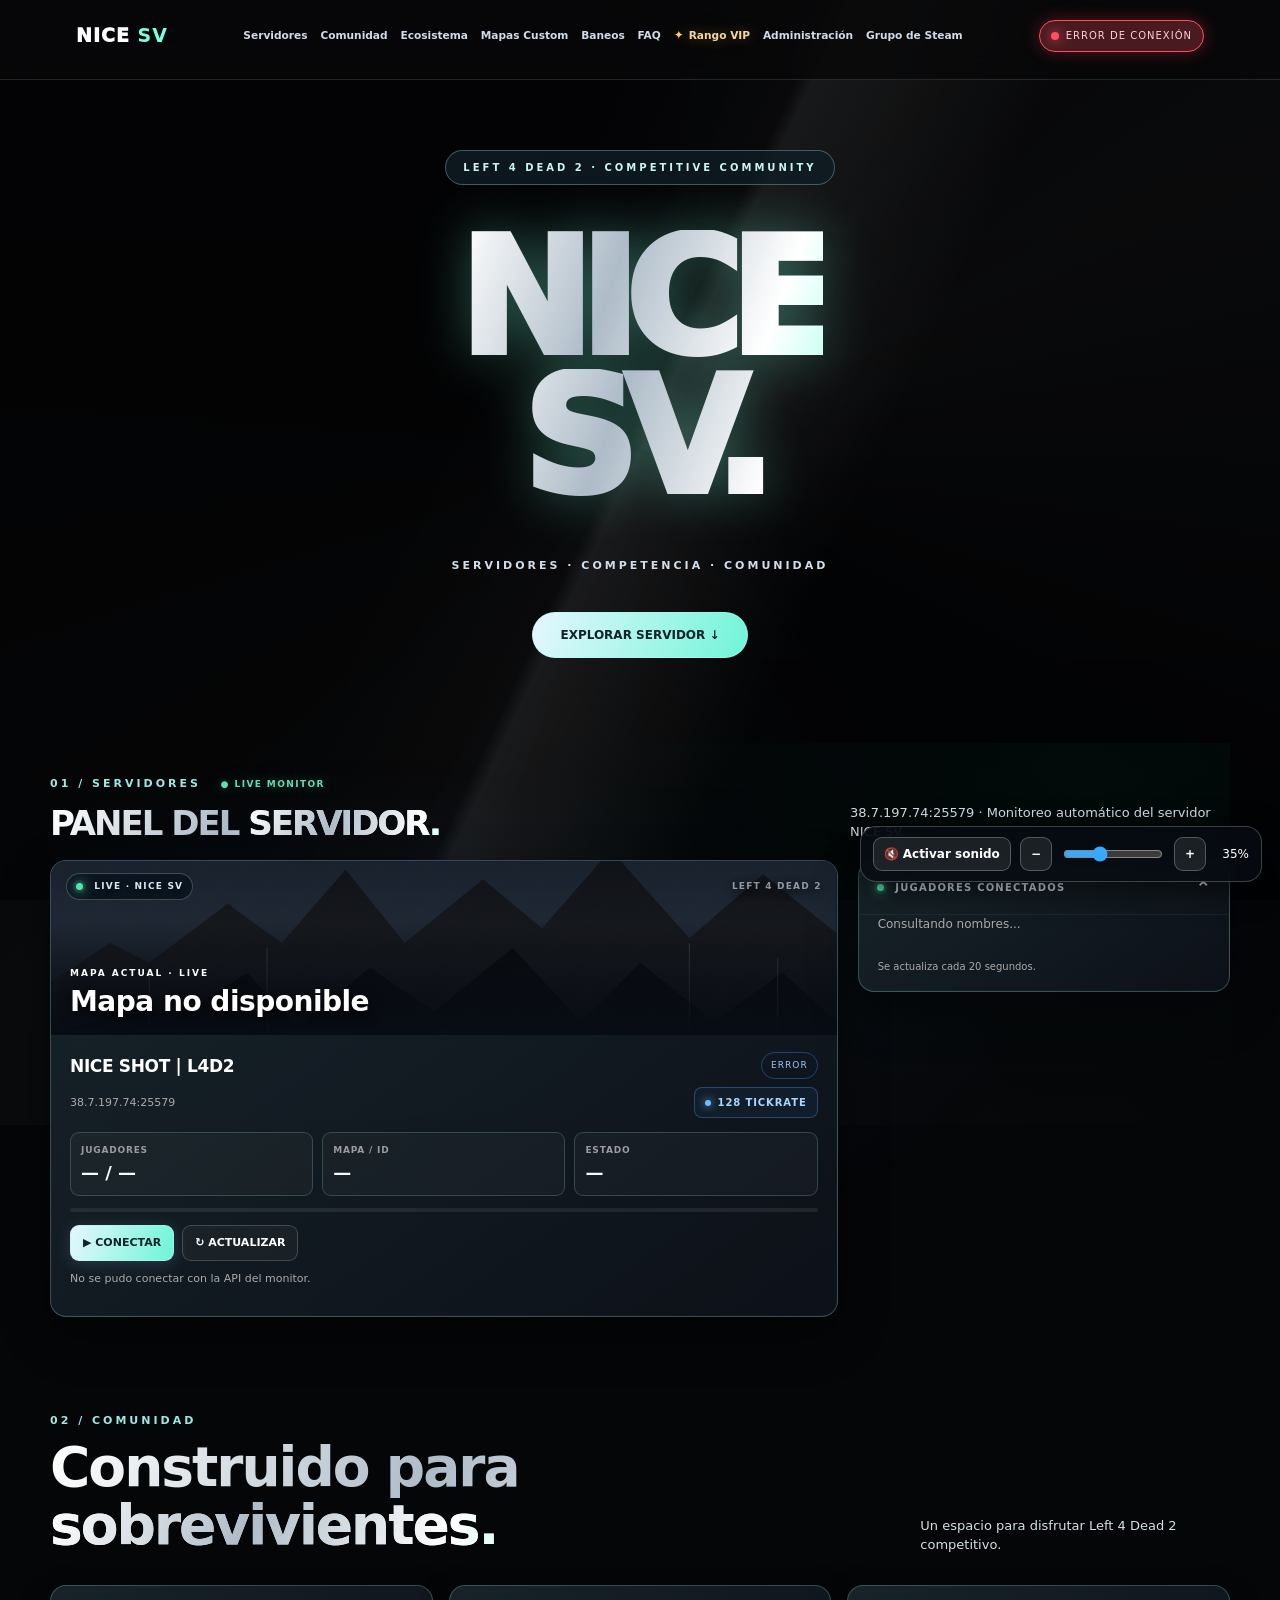
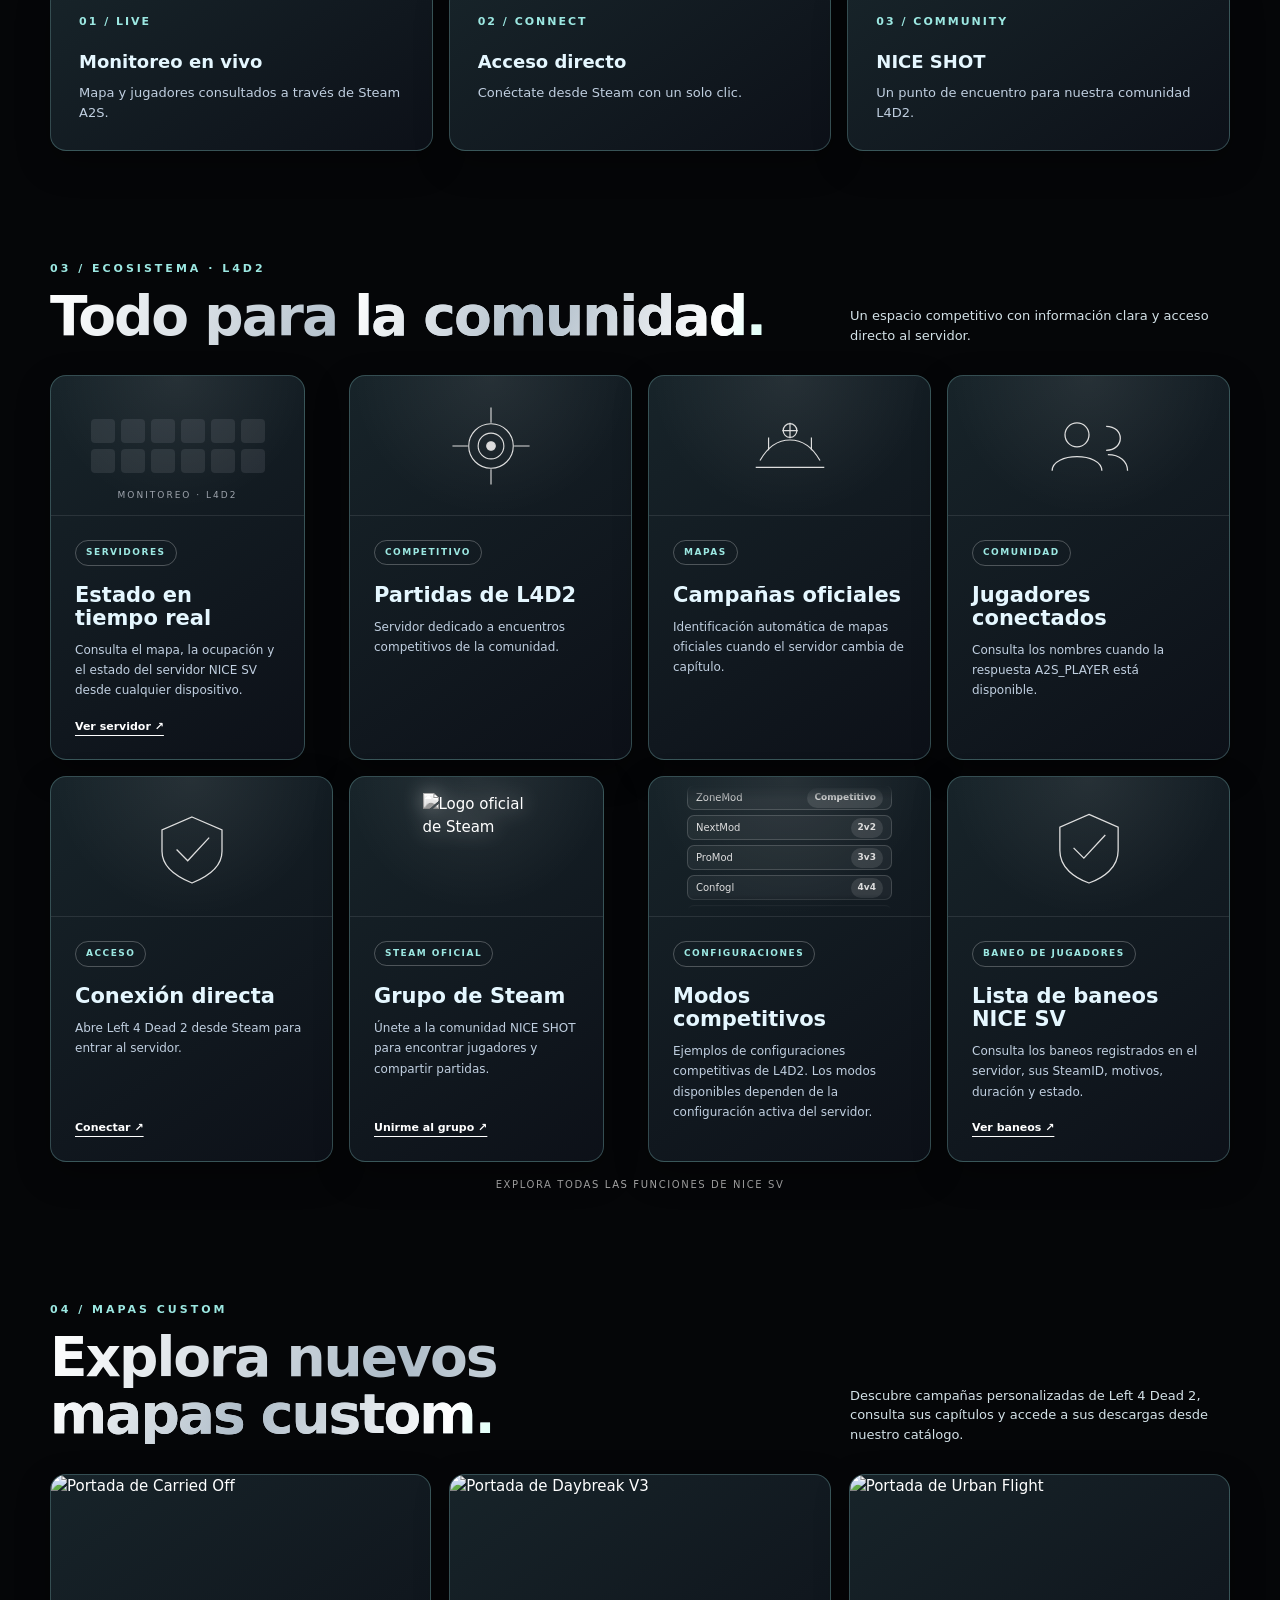
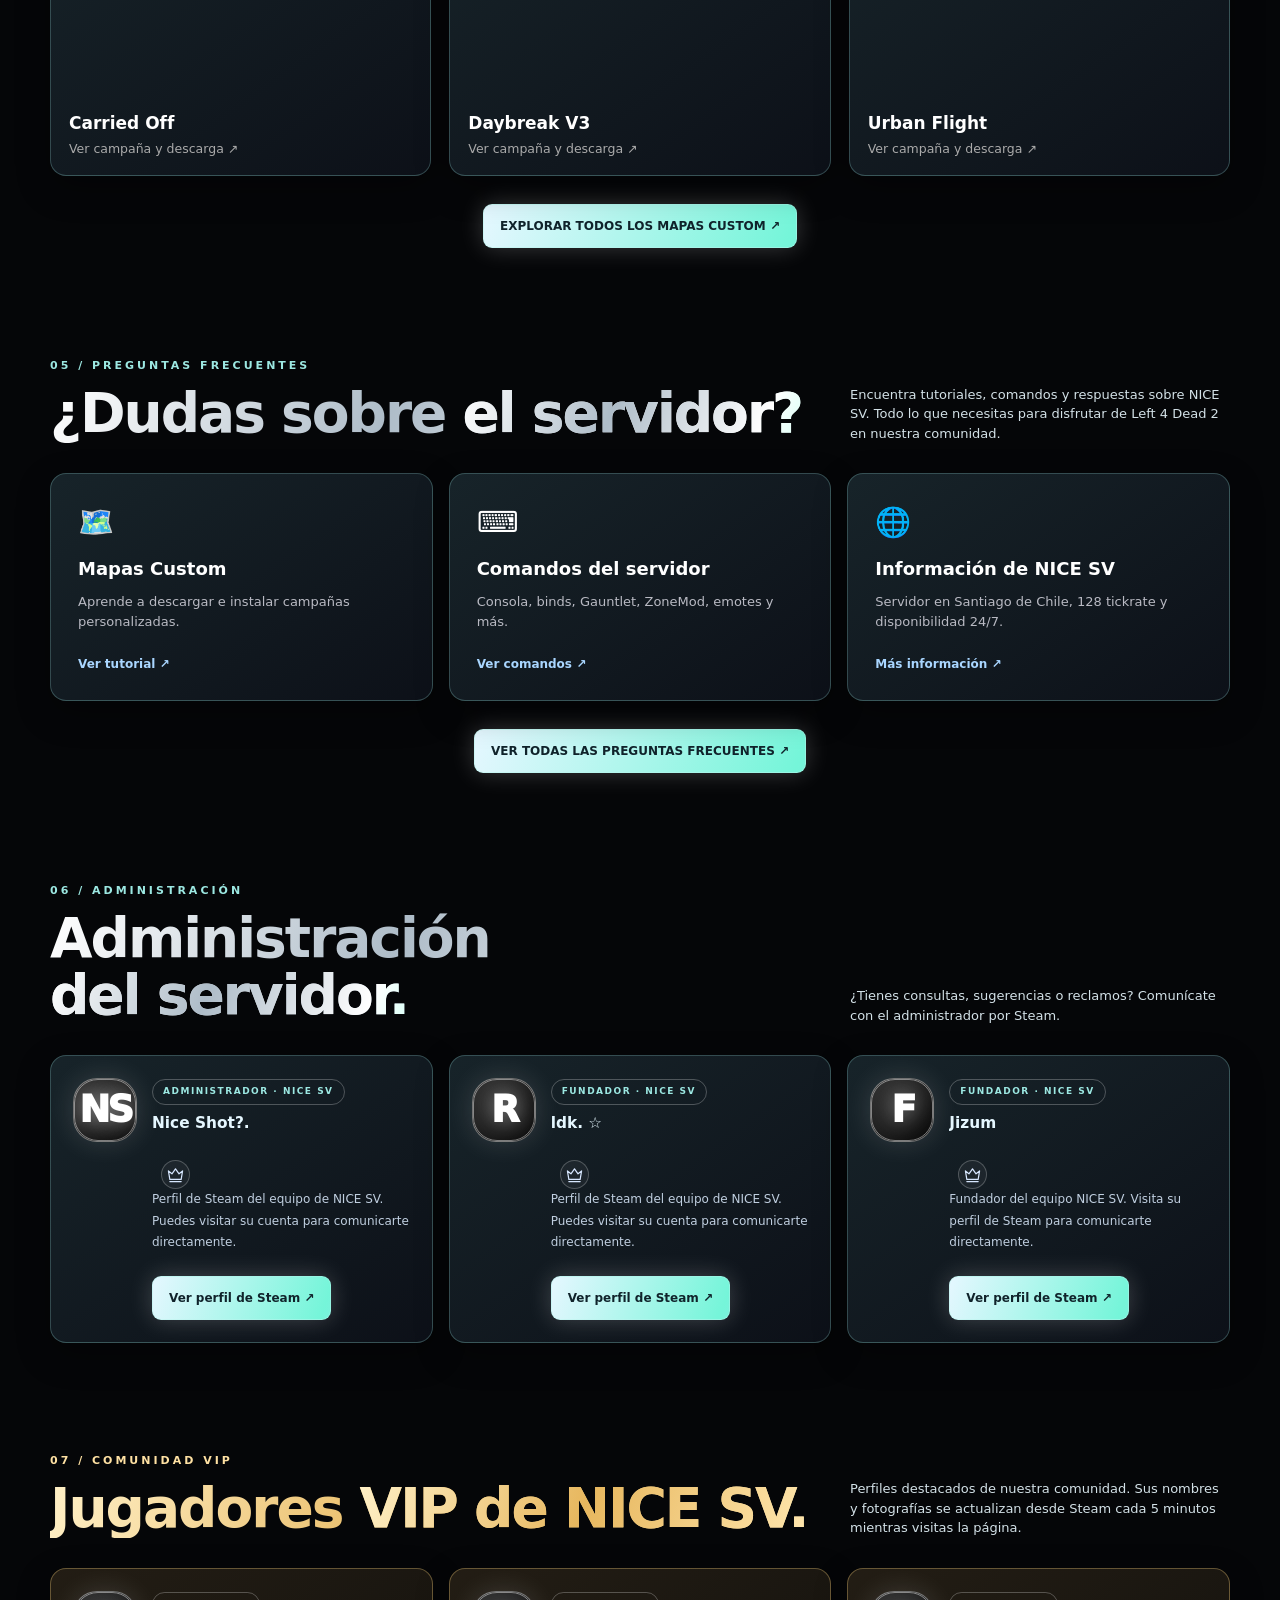
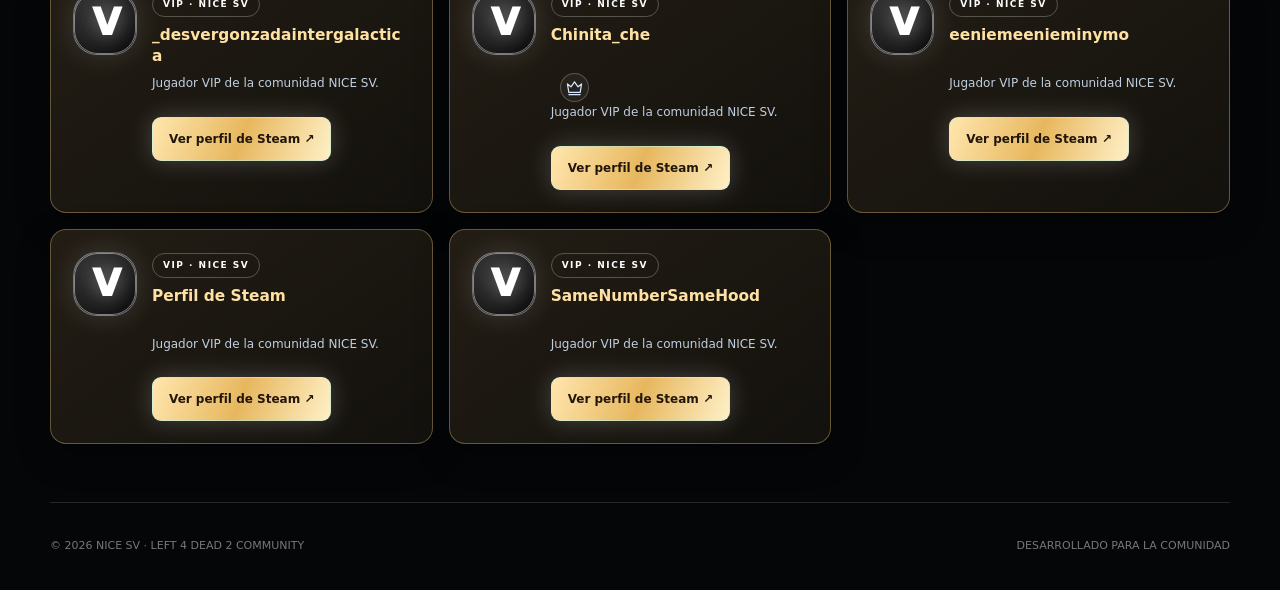
==== static/index.html @ 6e9123e6 "Apply Titanium Prism homepage palette while preserving gold VIP and existing functionality" ====
<!doctype html>
<html lang="es"><head><meta charset="utf-8"><meta name="viewport" content="width=device-width, initial-scale=1"><meta name="theme-color" content="#080809"><title>NICE SV | Leftcompetitive Nice</title>
<style>
:root{color-scheme:dark;--red:#35aaff;--white:#f5f4f5;--muted:#9b9a9f}*{box-sizing:border-box}html{scroll-behavior:smooth}body{margin:0;background:#070708;color:var(--white);font:15px/1.5 Inter,Segoe UI,system-ui,sans-serif;overflow-x:hidden}a{color:inherit;text-decoration:none}button{font:inherit;cursor:pointer}.contours{position:fixed;inset:0;z-index:-3;overflow:hidden;pointer-events:none}.contours svg{width:160%;height:150%;position:absolute;left:-30%;top:-20%;opacity:.55;animation:flow 28s ease-in-out infinite alternate}.contours svg path{fill:none;stroke:#c3c2c5;stroke-width:1.3;opacity:.27}.contours svg path:nth-child(3n){stroke-width:2;opacity:.38}.contours svg:nth-child(2){transform:rotate(180deg);opacity:.27;animation:flow2 33s ease-in-out infinite alternate}.redglow{position:fixed;inset:0;z-index:-2;background:radial-gradient(ellipse at 70% 8%,#145cbb44,transparent 42%),radial-gradient(ellipse at 10% 70%,#082e8a35,transparent 45%);pointer-events:none;animation:glow 9s ease-in-out infinite alternate}.grain{position:fixed;inset:0;z-index:-1;pointer-events:none;background:repeating-linear-gradient(0deg,transparent 0 3px,#fff1 4px);opacity:.09}@keyframes flow{to{transform:translate(7%,-5%) scale(1.06) rotate(5deg)}}@keyframes flow2{to{transform:translate(-5%,6%) scale(1.1) rotate(170deg)}}@keyframes glow{to{opacity:.55;filter:hue-rotate(12deg)}}.shell{max-width:1180px;margin:auto;padding:0 26px}.nav{height:80px;border-bottom:1px solid #ffffff21;background:#08080ac9;backdrop-filter:blur(15px);position:sticky;top:0;z-index:5}.nav-inner{height:100%;display:flex;align-items:center;justify-content:space-between;gap:20px}.logo{font-weight:950;font-size:21px;letter-spacing:1px}.logo b{color:var(--red)}.navlinks{display:flex;gap:30px;font-size:12px;font-weight:700;color:#bbb}.navlinks a:hover{color:#fff}.navstatus{font-size:11px;letter-spacing:1px;border:1px solid #ffffff28;border-radius:30px;padding:9px 14px;background:#fff1}.light{display:inline-block;width:8px;height:8px;background:#e6b45e;border-radius:50%;margin-right:8px;box-shadow:0 0 14px currentColor;animation:blink 1.8s infinite}@keyframes blink{50%{opacity:.3}}.hero{position:relative;isolation:isolate;overflow:hidden;text-align:center;min-height:560px;display:flex;flex-direction:column;align-items:center;justify-content:center;padding:70px 0}.eyebrow{display:inline-block;font-size:10px;letter-spacing:3px;font-weight:800;border:1px solid #ffffff2e;border-radius:30px;padding:9px 17px;color:#c6c3c6;background:#141417b0}.hero h1{font-size:clamp(70px,13vw,160px);font-weight:1000;letter-spacing:-.075em;line-height:.87;margin:32px 0 26px;text-shadow:0 0 45px #fff5,0 0 110px #39aaff44}.hero h1 span{display:block;color:#fff}.hero h1 span:last-child{color:#53bfff;text-shadow:0 0 50px #258bff77}.hero p{color:#b8b5ba;letter-spacing:3px;font-size:11px;font-weight:800}.hero-btn{margin-top:27px;border:1px solid #ffffff50;background:#ffffff1c;padding:13px 27px;border-radius:30px;font-size:12px;font-weight:800;transition:.25s}.hero-btn:hover{background:var(--red);border-color:var(--red);transform:translateY(-3px)}.section{padding:65px 0 90px}.section-tag{color:#65c8ff;font-size:11px;font-weight:900;letter-spacing:3px}.section-head{display:flex;justify-content:space-between;gap:20px;align-items:end;margin:10px 0 30px}.section h2{font-size:clamp(30px,4.5vw,55px);line-height:1.05;letter-spacing:-2px;margin:0}.section h2 span{color:#777}.section-desc{color:#a9a7ab;font-size:13px;max-width:260px}.cards{display:grid;grid-template-columns:1.35fr .85fr;gap:20px}.panel{border:1px solid #ffffff26;background:linear-gradient(145deg,#1a1a1dcf,#0b0b0ddf);border-radius:20px;overflow:hidden;backdrop-filter:blur(9px);box-shadow:0 20px 60px #0006;transition:border-color .25s}.panel:hover{border-color:#ffffff52}.cover{height:260px;position:relative;background:radial-gradient(circle at 70% 20%,#2366ba65,transparent 45%),linear-gradient(135deg,#30222a,#0a0a0c 70%);overflow:hidden}.cover:before{content:"";position:absolute;inset:0;background:repeating-linear-gradient(135deg,transparent 0 30px,#ffffff0a 31px 32px);transform:skewX(-15deg)}.cover:after{content:"";position:absolute;inset:0;background:linear-gradient(0deg,#0a0a0c 0%,transparent 65%)}.map-graphic{position:absolute;inset:0;width:100%;height:100%;opacity:.83;filter:grayscale(.7)}.map-overlay{position:absolute;bottom:22px;left:25px;z-index:2}.map-overlay small{color:#b3e5ff;font-size:10px;font-weight:900;letter-spacing:3px}.map-overlay h3{font-size:clamp(23px,4vw,37px);line-height:1.1;margin:7px 0 0;text-shadow:0 3px 14px #000}.panel-body{padding:27px}.server-header{display:flex;justify-content:space-between;gap:10px;align-items:center}.server-header h3{margin:0;font-size:20px;line-height:1.2}.status{font-size:10px;letter-spacing:1px;border:1px solid #ffffff2c;border-radius:30px;padding:8px 12px;white-space:nowrap;color:#ccc}.status.live{color:#6bf1ad;border-color:#26ba766e;background:#22ba7510}.status.down{color:#93c9ff;border-color:#398cff60}.sub{color:var(--muted);font-size:12px}.meta{margin-top:8px}.stats{display:grid;grid-template-columns:repeat(3,minmax(0,1fr));gap:10px;margin:24px 0}.stat{border:1px solid #ffffff16;background:#ffffff08;border-radius:12px;padding:16px 12px;min-width:0}.stat label{display:block;color:#9b9ba1;font-size:10px;font-weight:800;letter-spacing:1.2px}.stat strong{display:block;font-size:23px;line-height:1.15;margin-top:8px;overflow-wrap:anywhere}.progress{height:5px;border-radius:10px;background:#ffffff1c;overflow:hidden}.progress div{height:100%;width:0;background:linear-gradient(90deg,#167ddf,#b9eaff);transition:width .7s}.buttons{display:flex;flex-wrap:wrap;gap:10px;margin-top:22px}.btn{display:inline-flex;align-items:center;justify-content:center;border-radius:9px;padding:12px 16px;font-weight:850;font-size:12px;border:1px solid #ffffff2b;background:#ffffff0b;color:#fff}.btn.primary{background:#167ddf;border-color:#167ddf;box-shadow:0 0 25px #d9263940}.btn:hover{filter:brightness(1.2)}.side-title{font-size:11px;letter-spacing:2px;font-weight:900;color:#aaa;margin:0 0 25px}.player{display:flex;align-items:center;justify-content:space-between;gap:12px;border-bottom:1px solid #ffffff18;padding:13px 0;font-size:13px;overflow-wrap:anywhere}.player small{color:#999}.empty{color:#aaa;line-height:1.7;font-size:13px}.footer{border-top:1px solid #ffffff21;padding:35px 0;color:#777;font-size:11px;display:flex;justify-content:space-between;gap:12px}.refresh-note{margin-top:25px}.feature-grid{display:grid;grid-template-columns:repeat(3,1fr);gap:16px}.feature{padding:28px;border:1px solid #ffffff22;border-radius:16px;background:#101013c7;min-height:165px}.feature .num{font-size:11px;color:#35aaff;letter-spacing:2px;font-weight:900}.feature h3{margin:18px 0 8px;font-size:18px}.feature p{margin:0;color:#999;font-size:13px}@media(max-width:800px){.navlinks{display:none}.hero{min-height:470px}.cards{grid-template-columns:1fr}.section-head{align-items:start;flex-direction:column}.feature-grid{grid-template-columns:1fr}.cover{height:220px}.footer{flex-direction:column}}@media(max-width:440px){.shell{padding:0 16px}.hero h1{font-size:67px}.stat strong{font-size:17px}.panel-body{padding:19px}.server-header{align-items:start;flex-direction:column}}
@media(prefers-reduced-motion:reduce){*,*:before,*:after{animation:none!important;transition:none!important}}

/* NICE SHOT: deep blue animated ambient layers */
.contours svg{opacity:.76;animation-duration:17s;filter:drop-shadow(0 0 5px #4eafff55)}
.contours svg:nth-child(2){opacity:.49;animation-duration:23s}
.contours svg path{stroke:#b6dfff;opacity:.36}
.contours svg path:nth-child(3n){stroke:#eaf7ff;opacity:.52}
.redglow{background:radial-gradient(ellipse at 72% 10%,#0960cb55,transparent 43%),radial-gradient(ellipse at 10% 70%,#0066e63a,transparent 48%);animation:glow 5s ease-in-out infinite alternate}
body:before{content:"";position:fixed;inset:-25%;pointer-events:none;z-index:-2;background:conic-gradient(from 0deg at 50% 50%,transparent 0deg,#238aff1e 65deg,transparent 125deg,#b2eaff0c 205deg,transparent 290deg);animation:orbital 23s linear infinite}
body:after{content:"";position:fixed;inset:0;pointer-events:none;z-index:-1;background:linear-gradient(115deg,transparent 35%,#ffffff09 49%,#2b9fff1c 50%,transparent 65%);background-size:220% 100%;animation:shimmer 9s ease-in-out infinite}
@keyframes orbital{to{transform:rotate(360deg)}}
@keyframes shimmer{0%,100%{background-position:130% 0}50%{background-position:-130% 0}}
.logo b{color:#52baff}.hero h1 span:last-child{color:#65bfff;text-shadow:0 0 58px #1589ff9e}
.hero-btn:hover{background:#147be3;border-color:#65bfff}
.btn.primary{background:#147bdb;border-color:#147bdb;box-shadow:0 0 25px #138cff5c}
.progress div{background:linear-gradient(90deg,#157ce0,#b6e8ff)}
.section-tag,.feature .num{color:#65bfff}
@media(prefers-reduced-motion:reduce){body:before,body:after{animation:none!important}}
.cover .map-overlay{z-index:3}.cover:after{z-index:2;background:linear-gradient(0deg,#07090f 0%,#07090f99 25%,transparent 80%)}.cover img{filter:saturate(.8) contrast(1.1)}

/* Animated typography: entrance, reveal, glow and subtle continuous motion */
@keyframes titleEnter{0%{opacity:0;transform:translateY(75px) skewY(4deg);filter:blur(15px)}100%{opacity:1;transform:translateY(0) skewY(0);filter:blur(0)}}
@keyframes bluePulse{0%,100%{text-shadow:0 0 24px #168fff55,0 0 50px #1589ff45}50%{text-shadow:0 0 32px #6fd0ffcc,0 0 95px #238bff99}}
@keyframes letterSlide{0%{opacity:0;transform:translateX(-24px);filter:blur(7px)}100%{opacity:1;transform:translateX(0);filter:blur(0)}}
@keyframes floatText{0%,100%{transform:translateY(0)}50%{transform:translateY(-5px)}}
@keyframes fadeRise{0%{opacity:0;transform:translateY(26px)}100%{opacity:1;transform:translateY(0)}}
.hero h1 span{display:block;animation:titleEnter 1.2s cubic-bezier(.16,1,.3,1) both}
.hero h1 span:last-child{animation:titleEnter 1.25s .22s cubic-bezier(.16,1,.3,1) both,bluePulse 3.4s 1.5s ease-in-out infinite}
.logo{animation:letterSlide .9s both}
.navlinks a{display:inline-block;animation:letterSlide .8s both;transition:color .2s,transform .25s}
.navlinks a:nth-child(2){animation-delay:.15s}.navlinks a:nth-child(3){animation-delay:.3s}
.navlinks a:hover{transform:translateY(-4px)}
.hero .eyebrow,.hero p,.hero-btn{animation:fadeRise 1s .55s both}
.hero-btn{animation:fadeRise 1s .65s both,floatText 4s 1.8s ease-in-out infinite}
.section h2,.section-tag,.section-desc,.panel,.feature,.footer{animation:fadeRise 1s both}
.section h2 span{display:inline-block;animation:bluePulse 4s ease-in-out infinite}
.panel{animation-delay:.15s}.feature:nth-child(2){animation-delay:.15s}.feature:nth-child(3){animation-delay:.3s}
.stat strong{animation:letterSlide .7s both}
.server-header h3,.map-overlay h3{animation:fadeRise .85s both}
.reveal{opacity:0;transform:translateY(30px);transition:opacity .9s ease,transform .9s cubic-bezier(.2,.8,.2,1)}
.reveal.visible{opacity:1;transform:translateY(0)}
@media(prefers-reduced-motion:reduce){.reveal{opacity:1;transform:none} .hero h1 span,.hero h1 span:last-child,.logo,.navlinks a,.hero .eyebrow,.hero p,.hero-btn,.section h2,.section-tag,.section-desc,.panel,.feature,.footer,.stat strong,.server-header h3,.map-overlay h3{animation:none!important}}

/* Editorial black-and-white ecosystem, adapted to NICE SV blue accents */
:root{--red:#62baff}
body{background:#030405}
.contours svg{opacity:.8;filter:none}
.contours svg path{stroke:#e4e5e7;opacity:.38}
.contours svg path:nth-child(3n){stroke:#fff;opacity:.54}
.contours svg:nth-child(2){opacity:.36}
.redglow{background:radial-gradient(ellipse at 80% 10%,#134a8723,transparent 42%),radial-gradient(ellipse at 5% 85%,#0c315326,transparent 45%)}
.hero h1 span:last-child{color:#f7f8fa;text-shadow:0 0 35px #fff9,0 0 100px #8ecbff55}
.hero h1{letter-spacing:-.085em}
.panel,.feature{background:linear-gradient(145deg,#151517e8,#08090be8);border-color:#ffffff22}
.ecosystem{display:grid;grid-template-columns:repeat(4,minmax(0,1fr));gap:16px}
.eco-card{background:linear-gradient(145deg,#1a1b1ddd,#07080af5);border:1px solid #ffffff25;border-radius:19px;overflow:hidden;min-height:325px;transition:transform .4s,border-color .4s,box-shadow .4s;animation:fadeRise 1s both}
.eco-card:hover{transform:translateY(-8px);border-color:#a5d9ff88;box-shadow:0 20px 55px #000a,0 0 25px #258bff13}
.eco-wide{grid-column:span 2}
.eco-art{height:145px;display:flex;align-items:center;justify-content:center;position:relative;background:radial-gradient(circle at 50% 0%,#ffffff13,transparent 70%);color:#ddd}
.eco-art:after{content:"";position:absolute;bottom:0;left:0;right:0;height:1px;background:#ffffff18}
.eco-art small{position:absolute;bottom:14px;letter-spacing:2px;font-size:9px;color:#9ea4ad}
.eco-content{padding:24px}
.eco-tag{display:inline-block;border:1px solid #ffffff2a;border-radius:30px;padding:5px 10px;font-size:9px;letter-spacing:1.5px;font-weight:800;color:#a8cce9}
.eco-content h3{font-size:21px;line-height:1.1;margin:18px 0 10px}
.eco-content p{color:#a2a2a8;font-size:12px;line-height:1.7;margin:0}
.eco-content a{display:inline-block;margin-top:18px;font-size:11px;font-weight:800;color:#d9eaff}
.node-grid{display:grid;grid-template-columns:repeat(6,24px);gap:6px}
.node-grid i{display:block;width:24px;height:24px;background:#e5e8ed18;border-radius:4px;animation:nodePulse 3s ease-in-out infinite}
.node-grid i:nth-child(3n){animation-delay:.7s}.node-grid i:nth-child(4n){animation-delay:1.4s}
@keyframes nodePulse{50%{background:#c3e8ff9c;box-shadow:0 0 20px #a6d8ff40}}
@media(max-width:900px){.ecosystem{grid-template-columns:repeat(2,minmax(0,1fr))}.eco-wide{grid-column:span 2}}
@media(max-width:520px){.ecosystem{grid-template-columns:1fr}.eco-wide{grid-column:span 1}.eco-card{min-height:285px}}
@media(prefers-reduced-motion:reduce){.node-grid i,.eco-card{animation:none!important}}

/* Strict monochrome identity — black, white and grayscale only */
:root{--red:#fff;--white:#fff;--muted:#aaa}
body{background:#030303;color:#fff}
.redglow{background:radial-gradient(ellipse at 80% 10%,#ffffff12,transparent 45%),radial-gradient(ellipse at 5% 85%,#ffffff0b,transparent 50%)}
body:before{background:conic-gradient(from 0deg at 50% 50%,transparent 0deg,#ffffff0c 65deg,transparent 125deg,#ffffff08 205deg,transparent 290deg)}
body:after{background:linear-gradient(115deg,transparent 35%,#ffffff05 49%,#ffffff14 50%,transparent 65%)}
.contours svg{filter:drop-shadow(0 0 4px #ffffff30)}
.contours svg path{stroke:#e7e7e7}
.contours svg path:nth-child(3n){stroke:#fff}
.logo b,.section-tag,.feature .num,.eco-tag{color:#fff}
.hero h1 span:last-child{color:#fff;text-shadow:0 0 30px #ffffff88,0 0 90px #ffffff55}
@keyframes bluePulse{0%,100%{text-shadow:0 0 18px #ffffff55,0 0 50px #ffffff2b}50%{text-shadow:0 0 38px #ffffffcc,0 0 90px #ffffff66}}
.hero-btn:hover{background:#fff;color:#080808;border-color:#fff}
.btn.primary{background:#f5f5f5;color:#080808;border-color:#fff;box-shadow:0 0 25px #ffffff35}
.progress div{background:linear-gradient(90deg,#777,#fff)}
.eco-card:hover{border-color:#ffffff99;box-shadow:0 20px 55px #000a,0 0 25px #ffffff16}
.eco-tag{border-color:#ffffff40}
.eco-content a{color:#fff;text-decoration:underline;text-underline-offset:5px}
.node-grid i:nth-child(3n){animation-delay:.7s}
@keyframes nodePulse{50%{background:#ffffffaa;box-shadow:0 0 20px #ffffff44}}
.map-overlay small{color:#fff}
.cover{background:radial-gradient(circle at 70% 20%,#ffffff25,transparent 45%),linear-gradient(135deg,#333,#080808 70%)}
.cover img{filter:saturate(1.2) contrast(1.08) brightness(.9)}
.section h2 span{color:#ccc}
.status.live{color:#fff;border-color:#ffffff80;background:#ffffff12}
.light{background:#fff!important}
.steam-card{grid-column:span 2}
@media(max-width:900px){.steam-card{grid-column:span 2}}
@media(max-width:520px){.steam-card{grid-column:span 1}}

/* Motion system for ecosystem illustrations; map images keep their original colors */
@keyframes ecoHover{0%,100%{transform:translateY(0) rotate(-2deg)}50%{transform:translateY(-12px) rotate(2deg)}}
@keyframes ecoOrbit{to{transform:rotate(360deg)}}
@keyframes ecoBreathe{0%,100%{filter:drop-shadow(0 0 3px #fff3);opacity:.75}50%{filter:drop-shadow(0 0 18px #fffa);opacity:1}}
@keyframes ecoSweep{0%,100%{transform:translateX(-7px)}50%{transform:translateX(9px)}}
.eco-art>svg{animation:ecoHover 4.5s ease-in-out infinite,ecoBreathe 3s ease-in-out infinite;transform-origin:center}
.eco-card:nth-child(2) .eco-art>svg{animation-duration:5.4s,3.7s}
.eco-card:nth-child(3) .eco-art>svg{animation:ecoSweep 4.2s ease-in-out infinite,ecoBreathe 3.4s ease-in-out infinite}
.eco-card:nth-child(4) .eco-art>svg{animation-delay:-1.3s,-.7s}
.eco-card:nth-child(5) .eco-art>svg{animation-delay:-2s,-1s}
.eco-art .steam-logo{color:#fff;animation:ecoHover 4s ease-in-out infinite,ecoBreathe 2.8s ease-in-out infinite}
.eco-card:hover .eco-art>svg{animation-duration:2.2s,1.8s}
.eco-art{overflow:hidden}
.cover img{filter:saturate(1.25) contrast(1.1) brightness(.95)!important}
@media(prefers-reduced-motion:reduce){.eco-art>svg,.eco-art .steam-logo{animation:none!important}}

/* Operational status indicators and administrator contact */
.navstatus{transition:background .35s,border-color .35s,color .35s,box-shadow .35s}
.navstatus.online{background:#123f29;border-color:#38dd8b;color:#afffd1;box-shadow:0 0 17px #22dd7750}
.navstatus.offline{background:#491b20;border-color:#ff4f5f;color:#ffd1d5;box-shadow:0 0 17px #ff334455}
.navstatus.checking{background:#242424;border-color:#888;color:#eee}
.navstatus.online .light{background:#37ed92!important;box-shadow:0 0 12px #37ed92}
.navstatus.offline .light{background:#ff4e61!important;box-shadow:0 0 12px #ff4e61}
.navstatus.checking .light{background:#ddd!important}
.steam-logo{width:108px;height:108px;object-fit:contain;filter:grayscale(1) contrast(1.2) drop-shadow(0 0 8px #ffffff55);animation:ecoHover 4s ease-in-out infinite,ecoBreathe 2.8s ease-in-out infinite}
.eco-card:hover .steam-logo{animation-duration:2.2s,1.8s}
.admin-contact{display:flex;align-items:center;gap:32px;padding:35px;max-width:850px}
.admin-avatar{width:118px;height:118px;flex-shrink:0;border:1px solid #ffffff66;border-radius:24px;display:grid;place-items:center;font-size:37px;font-weight:1000;letter-spacing:-3px;background:linear-gradient(135deg,#303030,#090909);text-shadow:0 0 25px #fff9;animation:ecoHover 5s ease-in-out infinite}
.admin-info h3{font-size:27px;margin:15px 0 8px}
.admin-info p{font-size:13px;color:#aaa;line-height:1.8;max-width:550px;margin:0 0 22px}
@media(max-width:560px){.admin-contact{padding:24px;flex-direction:column;align-items:flex-start}.admin-avatar{width:85px;height:85px;font-size:28px}}
@media(prefers-reduced-motion:reduce){.steam-logo,.admin-avatar{animation:none!important}}

/* Stable editorial card grid: no overlap or horizontal sliding */
.ecosystem{display:grid;grid-template-columns:repeat(4,minmax(0,1fr));gap:16px;align-items:stretch;overflow:visible}
.eco-card{min-width:0;width:100%;grid-column:span 1;min-height:310px;display:flex;flex-direction:column;transform:none}
.eco-card.eco-wide,.eco-card.steam-card{grid-column:span 2}
.eco-card .eco-content{flex:1;display:flex;flex-direction:column;align-items:flex-start}
.eco-card .eco-content p{overflow-wrap:anywhere}
.eco-card .eco-content a{margin-top:auto;padding-top:18px}
.eco-card:hover{transform:translateY(-5px)}
.eco-art{flex:0 0 145px}
.config-modes{width:min(205px,85%);display:grid;gap:5px}
.config-modes>div{display:flex;align-items:center;justify-content:space-between;gap:8px;padding:6px 10px;border:1px solid #ffffff29;background:#ffffff0c;border-radius:7px;font-size:10px;animation:ecoBreathe 4s ease-in-out infinite}
.config-modes>div:nth-child(2){animation-delay:.5s}.config-modes>div:nth-child(3){animation-delay:1s}.config-modes>div:nth-child(4){animation-delay:1.5s}
.config-modes b{font-size:9px;font-weight:600;border-radius:20px;background:#ffffff1c;padding:3px 7px}
.section{scroll-margin-top:90px}
@media(max-width:900px){.ecosystem{grid-template-columns:repeat(2,minmax(0,1fr))}.eco-card.eco-wide,.eco-card.steam-card{grid-column:span 2}}
@media(max-width:550px){.ecosystem{grid-template-columns:minmax(0,1fr)}.eco-card,.eco-card.eco-wide,.eco-card.steam-card{grid-column:span 1}.eco-card{min-height:285px}}
@media(prefers-reduced-motion:reduce){.config-modes>div{animation:none!important}}

/* Infinite horizontal carousel inspired by the user's reference, without crowding */
.eco-marquee{position:relative;width:100%;overflow:hidden;mask-image:linear-gradient(to right,transparent,#000 5%,#000 95%,transparent);-webkit-mask-image:linear-gradient(to right,transparent,#000 5%,#000 95%,transparent)}
.ecosystem,.ecosystem.ecosystem{display:flex!important;flex-wrap:nowrap!important;gap:16px!important;align-items:stretch!important;width:max-content!important;max-width:none!important;overflow:visible!important;animation:ecoMarquee 55s linear infinite;will-change:transform}
.ecosystem>.eco-card,.ecosystem>.eco-card.eco-wide,.ecosystem>.eco-card.steam-card{flex:0 0 255px!important;width:255px!important;min-width:255px!important;max-width:255px!important;min-height:350px!important;grid-column:auto!important}
.ecosystem>.eco-card .eco-art{height:140px;flex:0 0 140px}
.eco-marquee:hover .ecosystem,.eco-marquee:focus-within .ecosystem{animation-play-state:paused}
.ecosystem>.eco-card:hover{transform:translateY(-4px)}
.marquee-note{margin-top:15px;text-align:center;color:#aaa;font-size:10px;letter-spacing:1.6px}
@keyframes ecoMarquee{from{transform:translateX(0)}to{transform:translateX(calc(-1 * var(--marquee-distance, 2168px)))}}
@media(max-width:550px){.ecosystem>.eco-card,.ecosystem>.eco-card.eco-wide,.ecosystem>.eco-card.steam-card{flex-basis:230px!important;width:230px!important;min-width:230px!important;max-width:230px!important}.eco-marquee{mask-image:linear-gradient(to right,transparent,#000 3%,#000 97%,transparent)}}
@media(prefers-reduced-motion:reduce){.ecosystem,.ecosystem.ecosystem{animation:none!important;width:auto!important;max-width:100%!important;overflow-x:auto!important}.eco-marquee{overflow-x:auto;mask-image:none;-webkit-mask-image:none}}
.steam-card .steam-logo{filter:grayscale(1) contrast(1.2) drop-shadow(0 0 10px #ffffff80)!important}

/* Vertical, continuously scrolling list of competitive configurations */
.config-card .eco-art{overflow:hidden}
.config-window{width:min(205px,85%);height:124px;overflow:hidden;position:relative;mask-image:linear-gradient(to bottom,transparent,#000 12%,#000 88%,transparent);-webkit-mask-image:linear-gradient(to bottom,transparent,#000 12%,#000 88%,transparent)}
.config-scroll{display:flex;flex-direction:column;gap:5px;animation:configScrollDown 22s linear infinite}
.config-mode-row{flex:none;height:25px;box-sizing:border-box;display:flex;align-items:center;justify-content:space-between;gap:7px;padding:4px 8px;border:1px solid #ffffff29;background:#ffffff0d;border-radius:7px;font-size:10px;white-space:nowrap}
.config-mode-row b{font-size:9px;font-weight:600;border-radius:20px;background:#ffffff1c;padding:3px 7px}
@keyframes configScrollDown{from{transform:translateY(calc(-1 * (8 * 30px)))}to{transform:translateY(0)}}
.config-card:hover .config-scroll{animation-play-state:paused}
@media(prefers-reduced-motion:reduce){.config-scroll{animation:none;transform:none}.config-window{overflow-y:auto;mask-image:none;-webkit-mask-image:none}}

/* Vista previa de mapas custom */
.custom-preview-grid{display:grid;grid-template-columns:repeat(3,minmax(0,1fr));gap:18px;margin-top:28px}.custom-preview-card{position:relative;display:block;overflow:hidden;border:1px solid #ffffff35;border-radius:18px;background:#101012;min-height:290px;transition:transform .4s ease,border-color .4s ease,box-shadow .4s ease}.custom-preview-card:hover{transform:translateY(-9px);border-color:#ffffffa0;box-shadow:0 20px 45px #0009}.custom-preview-card img{width:100%;height:220px;object-fit:cover;display:block;filter:saturate(.85);transition:transform .8s ease,filter .5s}.custom-preview-card:hover img{transform:scale(1.08);filter:saturate(1.15)}.custom-preview-card .custom-preview-info{padding:16px 18px}.custom-preview-info strong{display:block;font-size:17px}.custom-preview-info small{color:#aaa}.custom-preview-actions{display:flex;justify-content:center;margin-top:28px}.custom-preview-actions .btn{display:inline-block}.custom-preview-card:focus-visible{outline:2px solid #fff;outline-offset:3px}@media(max-width:700px){.custom-preview-grid{grid-template-columns:1fr}.custom-preview-card{min-height:0}.custom-preview-card img{height:190px}}@media(prefers-reduced-motion:reduce){.custom-preview-card,.custom-preview-card img{transition:none}}
.admin-avatar{overflow:hidden;position:relative;box-shadow:0 0 28px #ffffff24;transition:box-shadow .35s,transform .35s}.admin-avatar:hover{box-shadow:0 0 40px #ffffff65;transform:scale(1.045)}.admin-avatar img{width:100%;height:100%;object-fit:cover;display:block}.admin-avatar img[hidden]{display:none}.admin-avatar:after{content:"";position:absolute;inset:0;border:1px solid #ffffff70;border-radius:inherit;pointer-events:none}@media(prefers-reduced-motion:reduce){.admin-avatar:hover{transform:none}}
.admin-profiles{display:grid;grid-template-columns:repeat(3,minmax(0,1fr));gap:16px}.admin-profiles .admin-contact{min-width:0;width:100%;padding:22px;gap:15px}.admin-profiles .admin-avatar{width:76px;height:76px}.admin-profiles .admin-info{min-width:0}.admin-profiles .admin-info h3{overflow-wrap:anywhere;font-size:20px}.admin-profiles .admin-info p{font-size:12px}@media(max-width:1050px){.admin-profiles{grid-template-columns:repeat(2,minmax(0,1fr))}}@media(max-width:700px){.admin-profiles{grid-template-columns:1fr}}@media(max-width:560px){.admin-profiles .admin-contact{flex-direction:column;align-items:flex-start}}

/* Crown links to the staff's public guns.lol profiles */
.staff-crown{display:inline-flex;align-items:center;justify-content:center;width:29px;height:29px;margin-left:9px;vertical-align:middle;border:1px solid #ffffff3b;border-radius:50%;background:#ffffff0b;color:#d7e7ff;transition:transform .25s,box-shadow .25s,border-color .25s}
.staff-crown svg{width:17px;height:17px;fill:none;stroke:currentColor;stroke-width:1.7;stroke-linecap:round;stroke-linejoin:round}
.staff-crown:hover,.staff-crown:focus-visible{color:#fff;border-color:#fff;box-shadow:0 0 16px #ffffff55;transform:translateY(-2px) scale(1.08)}
.hero-video{position:absolute;inset:0;width:100%;height:100%;object-fit:cover;z-index:-2;pointer-events:none}.hero:before{content:'';position:absolute;inset:0;z-index:-1;background:linear-gradient(180deg,#05070a99,#05070a88 50%,#05070ae8);pointer-events:none}.hero{background:radial-gradient(ellipse at center,#15335c88,#070708)}@media(prefers-reduced-motion:reduce){.hero-video{display:none}}/* Video completo como fondo de toda la página, sin el patrón anterior. */
body{background:#050608}
.contours,.redglow,.grain{display:none!important}
.hero-video{position:fixed!important;inset:0!important;width:100vw!important;height:100vh!important;min-width:100%;min-height:100%;object-fit:cover!important;object-position:center center;z-index:-3!important;pointer-events:none}
.video-backdrop{position:fixed;inset:0;z-index:-2;pointer-events:none;background:linear-gradient(180deg,rgba(0,0,0,.35),rgba(0,0,0,.46))}
.hero{background:transparent!important;isolation:auto!important;overflow:visible!important}
.hero:before{display:none!important}
@media(prefers-reduced-motion:reduce){.hero-video{display:block!important}}
.video-audio-controls{position:fixed;right:18px;bottom:18px;z-index:20;display:flex;align-items:center;gap:9px;padding:10px 12px;border:1px solid #ffffff38;border-radius:16px;background:#080c13dd;backdrop-filter:blur(16px);box-shadow:0 8px 30px #0009;color:#fff;font-size:12px}.video-audio-controls button{color:#fff;border:1px solid #ffffff40;background:#ffffff16;border-radius:9px;padding:7px 10px;white-space:nowrap;font-weight:700}.video-audio-controls button:hover{background:#35aaff55}.video-audio-controls input{width:100px;accent-color:#35aaff;cursor:pointer}.video-audio-controls span{min-width:34px;text-align:right;font-variant-numeric:tabular-nums}@media(max-width:520px){.video-audio-controls{right:8px;bottom:8px;gap:5px;padding:7px}.video-audio-controls input{width:65px}.video-audio-controls button{padding:6px}}
/* Nombres Steam largos: respetar el ancho de cada tarjeta y evitar cortes desordenados. */
.admin-profiles .admin-contact{align-items:flex-start}
.admin-profiles .admin-info{flex:1;min-width:0;max-width:100%}
.admin-profiles .admin-info h3{font-size:clamp(13px,1.2vw,17px);line-height:1.35;min-height:2.7em;max-width:100%;margin:8px 0 6px;overflow:hidden;overflow-wrap:anywhere;word-break:normal;display:-webkit-box;-webkit-box-orient:vertical;-webkit-line-clamp:2;line-clamp:2}
.admin-profiles .admin-avatar{flex:0 0 64px;width:64px;height:64px}
@media(max-width:700px){.admin-profiles .admin-info h3{font-size:17px}}
.faq-home{padding-bottom:65px}.faq-home-grid{display:grid;grid-template-columns:repeat(3,minmax(0,1fr));gap:16px;margin-top:25px}.faq-home-card{min-width:0;display:flex;flex-direction:column;align-items:flex-start;gap:10px;padding:27px;border:1px solid #ffffff35;border-radius:16px;background:linear-gradient(135deg,rgba(25,27,40,.94),rgba(9,10,15,.92));backdrop-filter:blur(10px);transition:transform .25s,border-color .25s,box-shadow .25s}.faq-home-card:hover{transform:translateY(-5px);border-color:#8bbdff;box-shadow:0 0 28px #398aff28}.faq-home-icon{font-size:29px}.faq-home-card strong{font-size:18px}.faq-home-card small{font-size:13px;line-height:1.6;color:#b9bac3}.faq-home-arrow{font-size:12px;font-weight:800;color:#a9d6ff;margin-top:auto;padding-top:12px}.faq-home .section-head h2 span{color:#b7d9ff}@media(max-width:700px){.faq-home-grid{grid-template-columns:1fr}.faq-home-card{padding:22px}}
/* NICE SV — monitor compacto, sin alterar los IDs ni la lógica A2S */
#servidores{padding-top:48px;padding-bottom:44px}
#servidores .section-head{margin-bottom:18px}
#servidores .section-head h2{font-size:clamp(23px,3.2vw,34px)}
#servidores .cards{grid-template-columns:minmax(0,1.55fr) minmax(250px,.8fr);gap:14px;align-items:start}
#servidores .panel{border-radius:16px;background:linear-gradient(145deg,#171a20f0,#090b10ed);box-shadow:0 12px 32px #0005}
#servidores .cover{height:150px}
#servidores .map-overlay{bottom:15px;left:18px}
#servidores .map-overlay small{font-size:9px;letter-spacing:2px}
#servidores .map-overlay h3{font-size:clamp(19px,2.5vw,27px);margin-top:5px}
#servidores .panel-body{padding:17px 19px}
#servidores .server-header h3{font-size:16px}
#servidores .status{font-size:9px;padding:6px 9px}
#servidores .meta{font-size:11px}
#servidores .stats{margin:14px 0 12px;gap:8px}
#servidores .stat{padding:11px 10px;border-radius:9px}
#servidores .stat label{font-size:9px;letter-spacing:.8px}
#servidores .stat strong{font-size:17px;margin-top:5px}
#servidores .buttons{margin-top:13px;gap:8px}
#servidores .btn{padding:9px 12px;font-size:11px}
#servidores #message{margin-top:10px!important;font-size:11px}
#servidores .player-details summary{list-style:none;cursor:pointer;display:flex;justify-content:space-between;align-items:center;gap:12px;padding:17px 18px;font-size:10px;letter-spacing:1.2px;font-weight:900;color:#cbd3e2}
#servidores .player-details summary::-webkit-details-marker{display:none}
#servidores .player-details summary:focus-visible{outline:2px solid #7dbfff;outline-offset:-3px}
#servidores .player-details .panel-body{padding-top:0}
#servidores .player-chevron{font-size:19px;line-height:1;transition:transform .2s}
#servidores .player-details[open] .player-chevron{transform:rotate(180deg)}
#servidores .player{padding:9px 0;font-size:12px}
#servidores .refresh-note{font-size:10px;margin-bottom:0}
@media(max-width:800px){#servidores .cards{grid-template-columns:minmax(0,1fr)}#servidores .cover{height:165px}#servidores .player-details:not([open]) .panel-body{display:none}}
@media(max-width:440px){#servidores{padding-top:35px}#servidores .cover{height:132px}#servidores .panel-body{padding:15px}#servidores .server-header h3{font-size:14px}#servidores .stat{padding:10px 7px}#servidores .stat strong{font-size:15px}#servidores .stat label{font-size:8px}}

/* NICE SV / Live dashboard visual refinement */
#servidores{position:relative;isolation:isolate}
#servidores:before{content:"";position:absolute;z-index:-1;pointer-events:none;inset:15px 0 0;background:radial-gradient(ellipse at 24% 45%,#235db01b,transparent 55%),radial-gradient(ellipse at 88% 5%,#18b5a40c,transparent 40%)}
#servidores .monitor-tag{display:inline-flex;align-items:center;margin-left:13px;color:#64dbb7;letter-spacing:1.4px;font-size:9px;text-shadow:0 0 12px #1ecf9a70}
#servidores .cards{grid-template-columns:minmax(0,1.65fr) minmax(250px,.78fr);gap:16px}
#servidores .panel{position:relative;border:1px solid #a9c8ef2c;background:linear-gradient(135deg,#171c27f5,#0b0d13f5);box-shadow:0 18px 48px #0007,0 0 0 1px #ffffff05 inset;transition:border-color .25s,box-shadow .25s,transform .25s}
#servidores .panel:hover{border-color:#7eb5f075;box-shadow:0 20px 55px #0009,0 0 28px #4d96ff12}
#servidores .cover{height:174px;background:#101a23}
#servidores .cover:after{background:linear-gradient(0deg,#080c14 0%,#080c1422 65%,#05091070 100%)}
#servidores .cover-topline{position:absolute;z-index:3;top:12px;left:15px;right:15px;display:flex;justify-content:space-between;gap:10px;align-items:center;font-size:9px;font-weight:900;letter-spacing:1.2px;color:#d7e7f5;text-shadow:0 2px 8px #000}
#servidores .cover-topline span:first-child{border:1px solid #ffffff38;background:#071019a8;border-radius:30px;padding:6px 9px}
#servidores .cover-topline span:last-child{color:#d3dce9a6}
#servidores .monitor-pulse{display:inline-block;width:7px;height:7px;border-radius:50%;background:#54e6ad;box-shadow:0 0 0 3px #36cf8a25,0 0 12px #4ce4a5;vertical-align:middle;margin-right:7px;animation:nicePulse 2.4s ease-in-out infinite}
@keyframes nicePulse{50%{box-shadow:0 0 0 6px #36cf8a08,0 0 15px #4ce4a5}}
#servidores .map-overlay{left:19px;bottom:17px}
#servidores .map-overlay h3{font-size:clamp(20px,2.4vw,28px);letter-spacing:-.5px}
#servidores .server-header{gap:12px}
#servidores .server-header h3{font-size:17px;letter-spacing:-.35px}
#servidores .status.live{box-shadow:0 0 14px #27ba7620}
#servidores .server-subline{display:flex;align-items:center;justify-content:space-between;flex-wrap:wrap;gap:8px;margin-top:8px}
#servidores .server-subline .meta{margin-top:0}
#servidores .tick-pill{display:inline-flex;align-items:center;gap:7px;white-space:nowrap;font-size:10px;font-weight:900;letter-spacing:.9px;color:#a8d6ff;background:#3b8bdb12;border:1px solid #58a5ff50;border-radius:8px;padding:7px 10px}
#servidores .tick-dot{width:6px;height:6px;border-radius:50%;background:#74baff;box-shadow:0 0 9px #74baff}
#servidores .stats{gap:9px}
#servidores .stat{background:linear-gradient(160deg,#ffffff0d,#ffffff03);border:1px solid #a9c8ef22;transition:background .2s,border-color .2s}
#servidores .stat:hover{background:#74baff13;border-color:#74baff55}
#servidores .stat strong{color:#f6f9ff;font-size:18px}
#servidores .progress{height:4px;background:#ffffff13}
#servidores .btn.primary{background:linear-gradient(135deg,#e6f4ff,#ffffff);color:#0b1724;border-color:#fff;box-shadow:0 3px 16px #8bc5ff30}
#servidores .btn:not(.primary){background:#ffffff09;border-color:#ffffff30}
#servidores .player-details summary{border-bottom:1px solid #ffffff0d}
#servidores .player-details:not([open]) summary{border-bottom:0}
#servidores .player-panel{background:linear-gradient(155deg,#141a25f5,#0a0d13f5)}
#servidores #players.empty{line-height:1.55;font-size:12px}
@media(max-width:800px){#servidores .cards{grid-template-columns:1fr}#servidores .cover{height:160px}}
@media(max-width:440px){#servidores .cover{height:145px}#servidores .cover-topline{font-size:8px}#servidores .tick-pill{font-size:9px;padding:6px 8px}#servidores .monitor-tag{margin-left:8px;font-size:8px}#servidores .server-header h3{font-size:15px}}
@media(prefers-reduced-motion:reduce){#servidores .monitor-pulse{animation:none}}
.navlinks .nav-vip-link{color:#f5d899!important;display:inline-flex;align-items:center;gap:5px;text-shadow:0 0 13px #f0bd5266;white-space:nowrap}.navlinks .nav-vip-link:before{content:"✦";font-size:12px;color:#ffcf69}.navlinks .nav-vip-link:hover{color:#fff2c6!important;text-shadow:0 0 18px #ffc75c}

/* NICE SV: navigation alignment and responsive spacing */
.nav-inner{display:grid!important;grid-template-columns:80px minmax(0,1fr) 154px;align-items:center;gap:18px;min-height:72px;height:auto!important}.nav-inner .logo{white-space:nowrap;line-height:1.15;font-size:19px}.navlinks{display:flex!important;align-items:center;justify-content:center;flex-wrap:nowrap!important;gap:clamp(9px,1.15vw,18px)!important;min-width:0}.navlinks a{font-size:clamp(10px,.83vw,12px)!important;white-space:nowrap!important;line-height:1.3;text-align:center}.navlinks .nav-vip-link{color:#f5c758;white-space:nowrap}.navstatus{justify-self:end;display:inline-flex;align-items:center;justify-content:center;min-width:145px;white-space:nowrap;font-size:10px!important;padding:9px 11px!important;line-height:1.2}.navstatus .light{flex-shrink:0;margin-right:7px}.nav-inner .logo b{display:inline}@media(max-width:1120px){.nav-inner{grid-template-columns:72px minmax(0,1fr) 133px;gap:10px}.navlinks{gap:9px!important}.navlinks a{font-size:10px!important}.navstatus{min-width:128px;font-size:9px!important;padding:8px!important}}@media(max-width:930px){.nav-inner{display:flex!important;flex-wrap:wrap;justify-content:space-between;gap:12px;padding-top:12px;padding-bottom:12px}.nav-inner .logo{flex:0 0 auto}.navstatus{margin-left:auto}.navlinks{order:3;flex:1 0 100%;justify-content:flex-start;overflow-x:auto;scrollbar-width:thin;padding:4px 0 8px;gap:18px!important}.navlinks a{font-size:11px!important;flex-shrink:0}.nav{height:auto!important;min-height:0!important}}@media(max-width:480px){.nav-inner{gap:8px}.navlinks{gap:15px!important}.navstatus{min-width:0;font-size:9px!important}.nav-inner .logo{font-size:18px}}
</style><style>
/* NICE SV — unified cinematic homepage */
@keyframes nsHomeAurora{0%,100%{background-position:0% 50%}50%{background-position:100% 50%}}
.hero h1 span,.section-head h2{background:linear-gradient(110deg,#fff,#a8e0ff,#91b5ff,#c9b4ff,#82e8dc,#fff)!important;background-size:300% 100%!important;background-clip:text!important;-webkit-background-clip:text!important;color:transparent!important;-webkit-text-fill-color:transparent!important;text-shadow:none!important;animation:nsHomeAurora 14s ease-in-out infinite!important}
.hero h1{filter:drop-shadow(0 0 24px #80baff35);padding:.08em .12em}
.hero .eyebrow{color:#d8eaff!important;border-color:#9ac8ff55!important;background:#0c1423c9!important}
.hero p,.section-desc{color:#d2deec!important}
.section-tag{color:#8edfff!important}
.section{scroll-margin-top:90px}
.section .panel,.section .feature,.section .eco-card,.section .custom-preview-card,.section .faq-home-card{background:linear-gradient(145deg,#121d2bed,#090e18f5)!important;border:1px solid #91b6e344!important;border-radius:16px;box-shadow:0 12px 34px #0005;transition:border-color .25s,box-shadow .25s}
.section .panel:hover,.section .feature:hover,.section .eco-card:hover,.section .custom-preview-card:hover,.section .faq-home-card:hover{border-color:#91d9ff99!important;box-shadow:0 12px 34px #0007,0 0 18px #76caff18}
.section .stat{background:#ffffff08!important;border:1px solid #9bbbe133!important;border-radius:10px}
.section .stat strong{font-variant-numeric:tabular-nums}
.section .eco-content h3,.section .feature h3,.section .custom-preview-info h3,.section .faq-home-card h3,.section .admin-info h3{color:#e5f2ff!important}
.section .eco-content p,.section .feature p,.section .custom-preview-info p,.section .faq-home-card p,.section .admin-info p{color:#c0cfe0!important}
.hero-btn,.section .btn.primary{background:linear-gradient(110deg,#b9e7ff,#9fbbff,#c5aaff,#8de8df,#b9e7ff)!important;background-size:300% 100%!important;color:#101827!important;border:1px solid #c6e8ff99!important;font-weight:800;animation:nsHomeAurora 14s ease-in-out infinite!important}
.hero-btn:hover,.section .btn.primary:hover{box-shadow:0 0 22px #8cd5ff55}
.navlinks a:not(.nav-vip-link){color:#d0dceb}
.navlinks a:not(.nav-vip-link):hover{color:#9ee7ff}
#vips .admin-contact{border-color:#d9b66b66!important}
#vips .admin-info h3{color:#ffe1a3!important}
#vips .btn.primary{background:linear-gradient(110deg,#ffe6ae,#e7b75e,#fff0c7)!important;color:#211609!important;animation:none!important}
@media(prefers-reduced-motion:reduce){.hero h1 span,.section-head h2,.hero-btn,.section .btn.primary{animation:none!important}}
</style><style>
/* NICE SV — Titanium Prism identity */
@keyframes nsPrism{0%,100%{background-position:0% 50%}50%{background-position:100% 50%}}
.hero h1 span,.section-head h2,.section-head h2 span{background:linear-gradient(110deg,#ffffff,#aebcc8,#ffffff,#78ffdf,#54bfc8,#a7a1ff,#dfcaff,#ffffff)!important;background-size:320% 100%!important;background-clip:text!important;-webkit-background-clip:text!important;color:transparent!important;-webkit-text-fill-color:transparent!important;animation:nsPrism 8s ease-in-out infinite!important;text-shadow:none!important}
.hero h1{filter:drop-shadow(0 0 26px #75ffdd55)}
.hero-btn,.section .btn.primary{background:linear-gradient(110deg,#e5f7ff,#75f5d9,#c0b7ff,#e5f7ff)!important;background-size:300% 100%!important;color:#10232b!important;border-color:#b3f5eb80!important;animation:nsPrism 8s ease-in-out infinite!important}
.section-tag{color:#9ce8e2!important}.section-desc{color:#d3e1e7!important}
.section .panel,.section .feature,.section .eco-card,.section .custom-preview-card,.section .faq-home-card{background:linear-gradient(145deg,#18252bf5,#0d1119f5)!important;border-color:#9be4e244!important}
.section .panel:hover,.section .feature:hover,.section .eco-card:hover,.section .custom-preview-card:hover,.section .faq-home-card:hover{border-color:#8df4dc99!important;box-shadow:0 12px 34px #0007,0 0 20px #75ffdd25}
.section .stat{border-color:#9be4e238!important}
.section.shell{padding-top:52px;padding-bottom:58px}
.section-head{align-items:flex-end;gap:24px}.section-desc{max-width:380px}
#servidores .cards{align-items:start;gap:20px}
.eco-marquee{overflow:visible!important;mask-image:none!important;-webkit-mask-image:none!important}
.ecosystem,.ecosystem.ecosystem{display:grid!important;grid-template-columns:repeat(4,minmax(0,1fr));width:100%!important;max-width:100%!important;animation:none!important;transform:none!important;gap:16px!important;overflow:visible!important}
.ecosystem>.eco-card{width:auto!important;min-width:0!important;max-width:none!important;flex:none!important;grid-column:auto!important}
.ecosystem>[aria-hidden="true"]{display:none!important}
.eco-content{overflow-wrap:anywhere}
.nav-inner{gap:12px!important}.navlinks{gap:clamp(7px,1vw,14px)!important}.navstatus{flex-shrink:0;white-space:nowrap}
#vips .section-head h2,#vips .section-head h2 span{background:linear-gradient(110deg,#fff0c7,#e7b75e,#ffe6ae)!important;background-clip:text!important;-webkit-background-clip:text!important;color:transparent!important;animation:none!important}
#vips .admin-contact{border-color:#d9b66b66!important}#vips .btn.primary{background:linear-gradient(110deg,#ffe6ae,#e7b75e,#fff0c7)!important;color:#211609!important;animation:none!important}
@media(max-width:1000px){.ecosystem,.ecosystem.ecosystem{grid-template-columns:repeat(2,minmax(0,1fr))}}
@media(max-width:700px){.ecosystem,.ecosystem.ecosystem{grid-template-columns:1fr}.section-head{align-items:flex-start}.section.shell{padding-top:36px;padding-bottom:40px}}
@media(prefers-reduced-motion:reduce){.hero h1 span,.section-head h2,.section-head h2 span,.hero-btn,.section .btn.primary{animation:none!important}}

:root{--red:#78ffdf}
.logo b{color:#78ffdf}
.hero .eyebrow{color:#c9f5ef!important;border-color:#9be4e255!important;background:#101e25c9!important}
.redglow{background:radial-gradient(ellipse at 70% 8%,#197b7944,transparent 42%),radial-gradient(ellipse at 10% 70%,#53458a35,transparent 45%)}
.section:not(#vips) .eco-content h3,.section:not(#vips) .feature h3,.section:not(#vips) .admin-info h3{color:#e5f7ff!important}
.section:not(#vips) .eco-tag,.section:not(#vips) .feature .num{color:#9ce8e2!important}
.section:not(#vips) .btn.primary:hover,.hero-btn:hover{box-shadow:0 0 24px #75ffdd44}
#vips .section-tag{color:#ffe1a3!important}
#vips .admin-contact{background:linear-gradient(145deg,#241e15f5,#14120ef5)!important}
#vips .admin-contact:hover{border-color:#e7b75e!important;box-shadow:0 0 20px #e7b75e25}
</style></head><body>
<video class="hero-video" id="backgroundVideo" autoplay muted loop playsinline preload="metadata" aria-hidden="true"><source src="/media/nicesv-intro-con-sonido.mp4" type="video/mp4"></video><div class="video-audio-controls" role="group" aria-label="Volumen de la música del video"><button type="button" id="videoMute" aria-label="Activar sonido del video" title="Activar sonido">🔇 Activar sonido</button><button type="button" id="videoVolDown" aria-label="Bajar volumen" title="Bajar volumen">−</button><input type="range" id="videoVolume" min="0" max="100" value="35" step="5" aria-label="Volumen del video"><button type="button" id="videoVolUp" aria-label="Subir volumen" title="Subir volumen">+</button><span id="videoVolumeLabel" aria-live="polite">35%</span></div><div class="video-backdrop" aria-hidden="true"></div>
<div class="contours" aria-hidden="true"><svg viewBox="0 0 1400 900" preserveAspectRatio="xMidYMid slice"><g id="waves"></g></svg><svg viewBox="0 0 1400 900" preserveAspectRatio="xMidYMid slice"><g id="waves2"></g></svg></div><div class="redglow"></div><div class="grain"></div>
<nav class="nav"><div class="shell nav-inner"><a class="logo" href="#">NICE <b>SV</b></a><div class="navlinks"><a href="#servidores">Servidores</a><a href="#comunidad">Comunidad</a><a href="#ecosistema">Ecosistema</a><a href="/custom-maps.html">Mapas Custom</a><a href="/bans.html">Baneos</a><a href="/faq.html">FAQ</a><a class="nav-vip-link" href="/vip.html">Rango VIP</a><a href="#administracion">Administración</a><a href="https://steamcommunity.com/groups/niceshotl4d2" target="_blank" rel="noopener noreferrer">Grupo de Steam</a></div><div class="navstatus checking" id="navstatus"><i class="light" id="light"></i><span id="topstatus">CONSULTANDO</span></div></div></nav>
<main><section class="hero shell"><div class="eyebrow">LEFT 4 DEAD 2 · COMPETITIVE COMMUNITY</div><h1><span>NICE</span><span>SV.</span></h1><p>SERVIDORES · COMPETENCIA · COMUNIDAD</p><a href="#servidores" class="hero-btn">EXPLORAR SERVIDOR ↓</a></section>
<section class="section shell" id="servidores"><div class="section-tag">01 / SERVIDORES <span class="monitor-tag">● LIVE MONITOR</span></div><div class="section-head"><h2>PANEL DEL <span>SERVIDOR.</span></h2><div class="section-desc">38.7.197.74:25579 · Monitoreo automático del servidor NICE SV.</div></div><div class="cards"><article class="panel"><div class="cover"><div class="cover-topline"><span><i class="monitor-pulse"></i> LIVE · NICE SV</span><span>LEFT 4 DEAD 2</span></div><img id="mapPhoto" alt="Imagen del mapa actual" decoding="async" style="position:absolute;inset:0;width:100%;height:100%;object-fit:cover;z-index:1;opacity:0;transition:opacity .7s" /><svg class="map-graphic" viewBox="0 0 800 350" preserveAspectRatio="xMidYMid slice" aria-hidden="true"><defs><linearGradient id="sky" x2="0" y2="1"><stop stop-color="#164c91"/><stop offset="1" stop-color="#131317"/></linearGradient></defs><rect width="800" height="350" fill="url(#sky)"/><path d="M0 210L60 170 100 190 180 130 235 170 300 95 360 170 440 105 500 155 570 75 650 165 725 100 800 160V350H0Z" fill="#1b1b20"/><path d="M0 265L80 235 130 245 200 200 250 255 325 195 390 240 470 175 540 250 600 190 675 250 745 200 800 250V350H0Z" fill="#08090c"/><path d="M0 335L400 260 800 335" stroke="#54bbff" stroke-width="2" fill="none" opacity=".4"/><g stroke="#8dd8ff" opacity=".3"><path d="M100 200V330M220 175V330M650 170V330M740 185V330"/></g></svg><div class="map-overlay"><small>MAPA ACTUAL · LIVE</small><h3 id="mapTitle">Consultando mapa...</h3></div></div><div class="panel-body"><div class="server-header"><h3 id="serverName">NICE SHOT | L4D2</h3><span class="status" id="status">CONSULTANDO</span></div><div class="server-subline"><span class="sub meta" id="address">38.7.197.74:25579</span><span class="tick-pill"><span class="tick-dot"></span>128 TICKRATE</span></div><div class="stats"><div class="stat"><label>JUGADORES</label><strong id="count">— / —</strong></div><div class="stat"><label>MAPA / ID</label><strong id="mapId">—</strong></div><div class="stat"><label>ESTADO</label><strong id="state">—</strong></div></div><div class="progress"><div id="fill"></div></div><div class="buttons"><a class="btn primary" href="steam://connect/38.7.197.74:25579">▶ CONECTAR</a><button class="btn" id="refresh">↻ ACTUALIZAR</button></div><p class="sub" id="message" aria-live="polite" style="margin-top:18px">Consultando datos...</p></div></article><aside class="panel player-panel"><details class="player-details" open><summary><span><i class="monitor-pulse"></i> JUGADORES CONECTADOS</span><span class="player-chevron" aria-hidden="true">⌄</span></summary><div class="panel-body"><div id="players" class="empty">Consultando nombres...</div><p class="sub refresh-note" id="updated">Se actualiza cada 20 segundos.</p></div></details></aside></div></section>
<section class="section shell" id="comunidad"><div class="section-tag">02 / COMUNIDAD</div><div class="section-head"><h2>Construido para <span>sobrevivientes.</span></h2><div class="section-desc">Un espacio para disfrutar Left 4 Dead 2 competitivo.</div></div><div class="feature-grid"><div class="feature"><div class="num">01 / LIVE</div><h3>Monitoreo en vivo</h3><p>Mapa y jugadores consultados a través de Steam A2S.</p></div><div class="feature"><div class="num">02 / CONNECT</div><h3>Acceso directo</h3><p>Conéctate desde Steam con un solo clic.</p></div><div class="feature"><div class="num">03 / COMMUNITY</div><h3>NICE SHOT</h3><p>Un punto de encuentro para nuestra comunidad L4D2.</p></div></div></section><section class="section shell" id="ecosistema"><div class="section-tag">03 / ECOSISTEMA · L4D2</div><div class="section-head"><h2>Todo para <span>la comunidad.</span></h2><div class="section-desc">Un espacio competitivo con información clara y acceso directo al servidor.</div></div>
<div class="eco-marquee" aria-label="Características de NICE SV"><div class="ecosystem" id="ecoTrack">
<article class="eco-card eco-wide"><div class="eco-art"><div class="node-grid"><i></i><i></i><i></i><i></i><i></i><i></i><i></i><i></i><i></i><i></i><i></i><i></i></div><small>MONITOREO · L4D2</small></div><div class="eco-content"><span class="eco-tag">SERVIDORES</span><h3>Estado en tiempo real</h3><p>Consulta el mapa, la ocupación y el estado del servidor NICE SV desde cualquier dispositivo.</p><a href="#servidores">Ver servidor ↗</a></div></article>
<article class="eco-card"><div class="eco-art"><svg viewBox="0 0 140 90" width="120" height="90" fill="none" stroke="currentColor" stroke-width="1.3"><circle cx="70" cy="45" r="26"/><circle cx="70" cy="45" r="15"/><circle cx="70" cy="45" r="5" fill="currentColor"/><path d="M70 0v18M70 72v18M25 45h18M97 45h18"/></svg></div><div class="eco-content"><span class="eco-tag">COMPETITIVO</span><h3>Partidas de L4D2</h3><p>Servidor dedicado a encuentros competitivos de la comunidad.</p></div></article>
<article class="eco-card"><div class="eco-art"><svg viewBox="0 0 140 90" width="120" height="90" fill="none" stroke="currentColor" stroke-width="1.4"><path d="M35 62c18-32 52-32 70 0M30 70h80M45 50v-15M95 50v-15"/><circle cx="70" cy="27" r="8"/><path d="M61 27h18M70 18v18"/></svg></div><div class="eco-content"><span class="eco-tag">MAPAS</span><h3>Campañas oficiales</h3><p>Identificación automática de mapas oficiales cuando el servidor cambia de capítulo.</p></div></article>
<article class="eco-card"><div class="eco-art"><svg viewBox="0 0 140 90" width="120" height="90" fill="none" stroke="currentColor" stroke-width="1.5"><circle cx="56" cy="32" r="14"/><path d="M27 74c0-22 58-22 58 0M90 22c22 0 22 28 0 28M92 55c14 0 23 8 23 19"/></svg></div><div class="eco-content"><span class="eco-tag">COMUNIDAD</span><h3>Jugadores conectados</h3><p>Consulta los nombres cuando la respuesta A2S_PLAYER está disponible.</p></div></article>
<article class="eco-card"><div class="eco-art"><svg viewBox="0 0 140 90" width="120" height="90" fill="none" stroke="currentColor" stroke-width="1.5"><path d="M70 10 105 25v25c0 20-20 31-35 37-15-6-35-17-35-37V25z"/><path d="m52 48 13 13 25-27"/></svg></div><div class="eco-content"><span class="eco-tag">ACCESO</span><h3>Conexión directa</h3><p>Abre Left 4 Dead 2 desde Steam para entrar al servidor.</p><a href="steam://connect/38.7.197.74:25579">Conectar ↗</a></div></article>
<article class="eco-card steam-card"><div class="eco-art"><img class="steam-logo" src="https://upload.wikimedia.org/wikipedia/commons/8/83/Steam_icon_logo.svg" alt="Logo oficial de Steam" width="108" height="108" loading="lazy"></div><div class="eco-content"><span class="eco-tag">STEAM OFICIAL</span><h3>Grupo de Steam</h3><p>Únete a la comunidad NICE SHOT para encontrar jugadores y compartir partidas.</p><a href="https://steamcommunity.com/groups/niceshotl4d2" target="_blank" rel="noopener noreferrer">Unirme al grupo ↗</a></div></article><article class="eco-card config-card"><div class="eco-art"><div class="config-window"><div class="config-scroll"><div class="config-mode-row"><span>ZoneMod</span><b>Competitivo</b></div><div class="config-mode-row"><span>NextMod</span><b>2v2</b></div><div class="config-mode-row"><span>ProMod</span><b>3v3</b></div><div class="config-mode-row"><span>Confogl</span><b>4v4</b></div><div class="config-mode-row"><span>VanillaMax</span><b>Vanilla</b></div><div class="config-mode-row"><span>VanillaT2</span><b>Vanilla</b></div><div class="config-mode-row"><span>Gauntlet</span><b>Competitivo</b></div><div class="config-mode-row"><span>SuperVanilla</span><b>Vanilla</b></div><div class="config-mode-row"><span>ZoneMod</span><b>Competitivo</b></div><div class="config-mode-row"><span>NextMod</span><b>2v2</b></div><div class="config-mode-row"><span>ProMod</span><b>3v3</b></div><div class="config-mode-row"><span>Confogl</span><b>4v4</b></div><div class="config-mode-row"><span>VanillaMax</span><b>Vanilla</b></div><div class="config-mode-row"><span>VanillaT2</span><b>Vanilla</b></div><div class="config-mode-row"><span>Gauntlet</span><b>Competitivo</b></div><div class="config-mode-row"><span>SuperVanilla</span><b>Vanilla</b></div></div></div></div><div class="eco-content"><span class="eco-tag">CONFIGURACIONES</span><h3>Modos competitivos</h3><p>Ejemplos de configuraciones competitivas de L4D2. Los modos disponibles dependen de la configuración activa del servidor.</p></div></article>
<article class="eco-card security-card"><div class="eco-art"><svg viewBox="0 0 140 90" width="120" height="90" fill="none" stroke="currentColor" stroke-width="1.5" aria-hidden="true"><path d="M70 7 104 22v27c0 20-17 32-34 38-17-6-34-18-34-38V22z"/><path d="m52 46 12 12 25-27"/></svg></div><div class="eco-content"><span class="eco-tag">BANEO DE JUGADORES</span><h3>Lista de baneos NICE SV</h3><p>Consulta los baneos registrados en el servidor, sus SteamID, motivos, duración y estado.</p><a href="/bans.html" aria-label="Consultar lista de baneos de NICE SV">Ver baneos ↗</a></div></article></div></div><div class="marquee-note">EXPLORA TODAS LAS FUNCIONES DE NICE SV</div></section>
<section class="section shell" id="mapas-custom"><div class="section-tag">04 / MAPAS CUSTOM</div><div class="section-head"><h2>Explora nuevos <span>mapas custom.</span></h2><div class="section-desc">Descubre campañas personalizadas de Left 4 Dead 2, consulta sus capítulos y accede a sus descargas desde nuestro catálogo.</div></div><div class="custom-preview-grid"><a class="custom-preview-card" href="/custom-maps.html" aria-label="Ver mapa Carried Off"><img src="/maps/carriedoff.webp" alt="Portada de Carried Off" loading="lazy"><div class="custom-preview-info"><strong>Carried Off</strong><small>Ver campaña y descarga ↗</small></div></a><a class="custom-preview-card" href="/custom-maps.html" aria-label="Ver mapa Daybreak V3"><img src="/maps/daybreak-v3.webp" alt="Portada de Daybreak V3" loading="lazy"><div class="custom-preview-info"><strong>Daybreak V3</strong><small>Ver campaña y descarga ↗</small></div></a><a class="custom-preview-card" href="/custom-maps.html" aria-label="Ver mapa Urban Flight"><img src="/maps/urbanflight.webp" alt="Portada de Urban Flight" loading="lazy"><div class="custom-preview-info"><strong>Urban Flight</strong><small>Ver campaña y descarga ↗</small></div></a></div><div class="custom-preview-actions"><a class="btn primary" href="/custom-maps.html">EXPLORAR TODOS LOS MAPAS CUSTOM ↗</a></div></section>
<section class="section shell faq-home" id="faq"><div class="section-tag">05 / PREGUNTAS FRECUENTES</div><div class="section-head"><h2>¿Dudas sobre <span>el servidor?</span></h2><div class="section-desc">Encuentra tutoriales, comandos y respuestas sobre NICE SV. Todo lo que necesitas para disfrutar de Left 4 Dead 2 en nuestra comunidad.</div></div><div class="faq-home-grid"><a class="faq-home-card" href="/faq.html#mapas"><span class="faq-home-icon">🗺️</span><strong>Mapas Custom</strong><small>Aprende a descargar e instalar campañas personalizadas.</small><span class="faq-home-arrow">Ver tutorial ↗</span></a><a class="faq-home-card" href="/faq.html#comandos"><span class="faq-home-icon">⌨️</span><strong>Comandos del servidor</strong><small>Consola, binds, Gauntlet, ZoneMod, emotes y más.</small><span class="faq-home-arrow">Ver comandos ↗</span></a><a class="faq-home-card" href="/faq.html#alojamiento"><span class="faq-home-icon">🌐</span><strong>Información de NICE SV</strong><small>Servidor en Santiago de Chile, 128 tickrate y disponibilidad 24/7.</small><span class="faq-home-arrow">Más información ↗</span></a></div><div class="custom-preview-actions"><a class="btn primary" href="/faq.html">VER TODAS LAS PREGUNTAS FRECUENTES ↗</a></div></section>
<section class="section shell" id="administracion"><div class="section-tag">06 / ADMINISTRACIÓN</div><div class="section-head"><h2>Administración <span>del servidor.</span></h2><div class="section-desc">¿Tienes consultas, sugerencias o reclamos? Comunícate con el administrador por Steam.</div></div><div class="admin-profiles"><div class="admin-contact panel"><div class="admin-avatar" id="steamAvatarBox-ice"><span id="steamAvatarFallback-ice">NS</span><img id="steamAvatar-ice" alt="Avatar público de Steam de Ice403978" loading="lazy" src="/api/steam-avatar/ice"></div><div class="admin-info"><span class="eco-tag">ADMINISTRADOR · NICE SV</span><h3 id="steamName-ice">Nice Shot?.</h3> <a class="staff-crown" href="https://guns.lol/nice_shot" target="_blank" rel="noopener noreferrer" title="Perfil guns.lol del administrador" aria-label="Perfil guns.lol del administrador"><svg viewBox="0 0 24 24" aria-hidden="true"><path d="m2 7 5 4 5-7 5 7 5-4-2 12H4L2 7Z"/><path d="M4 22h16"/></svg></a><p>Perfil de Steam del equipo de NICE SV. Puedes visitar su cuenta para comunicarte directamente.</p><a class="btn primary" href="https://steamcommunity.com/id/Ice403978/" target="_blank" rel="noopener noreferrer">Ver perfil de Steam ↗</a></div></div><div class="admin-contact panel"><div class="admin-avatar" id="steamAvatarBox-rain"><span id="steamAvatarFallback-rain">R</span><img id="steamAvatar-rain" alt="Avatar público de Steam de Ra1nnx" loading="lazy" src="/api/steam-avatar/rain"></div><div class="admin-info"><span class="eco-tag">FUNDADOR · NICE SV</span><h3 id="steamName-rain">Cargando perfil…</h3> <a class="staff-crown" href="https://guns.lol/d96" target="_blank" rel="noopener noreferrer" title="Perfil guns.lol del fundador" aria-label="Perfil guns.lol del fundador"><svg viewBox="0 0 24 24" aria-hidden="true"><path d="m2 7 5 4 5-7 5 7 5-4-2 12H4L2 7Z"/><path d="M4 22h16"/></svg></a><p>Perfil de Steam del equipo de NICE SV. Puedes visitar su cuenta para comunicarte directamente.</p><a class="btn primary" href="https://steamcommunity.com/id/Ra1nnx/" target="_blank" rel="noopener noreferrer">Ver perfil de Steam ↗</a></div></div><div class="admin-contact panel"><div class="admin-avatar" id="steamAvatarBox-founder2"><span id="steamAvatarFallback-founder2">F</span><img id="steamAvatar-founder2" alt="Avatar público del fundador de NICE SV" loading="lazy" src="/api/steam-avatar/founder2"></div><div class="admin-info"><span class="eco-tag">FUNDADOR · NICE SV</span><h3 id="steamName-founder2">Jizum</h3> <a class="staff-crown" href="https://steamcommunity.com/profiles/76561199036217593" target="_blank" rel="noopener noreferrer" title="Perfil de Steam del fundador" aria-label="Perfil de Steam del fundador"><svg viewBox="0 0 24 24" aria-hidden="true"><path d="m2 7 5 4 5-7 5 7 5-4-2 12H4L2 7Z"/><path d="M4 22h16"/></svg></a><p>Fundador del equipo NICE SV. Visita su perfil de Steam para comunicarte directamente.</p><a class="btn primary" href="https://steamcommunity.com/profiles/76561199036217593" target="_blank" rel="noopener noreferrer">Ver perfil de Steam ↗</a></div></div></div></section>
<section class="section shell" id="vips"><div class="section-tag">07 / COMUNIDAD VIP</div><div class="section-head"><h2>Jugadores <span>VIP de NICE SV.</span></h2><div class="section-desc">Perfiles destacados de nuestra comunidad. Sus nombres y fotografías se actualizan desde Steam cada 5 minutos mientras visitas la página.</div></div><div class="admin-profiles vip-profiles"><div class="admin-contact panel"><div class="admin-avatar" id="steamAvatarBox-vip1"><span id="steamAvatarFallback-vip1">V</span><img id="steamAvatar-vip1" alt="Foto de Steam del jugador VIP" loading="lazy" src="/api/steam-avatar/vip1"></div><div class="admin-info"><span class="eco-tag">VIP · NICE SV</span><h3 id="steamName-vip1">Cargando perfil…</h3><p>Jugador VIP de la comunidad NICE SV.</p><a class="btn primary" href="https://steamcommunity.com/id/_desvergonzadaintergalactica/" target="_blank" rel="noopener noreferrer">Ver perfil de Steam ↗</a></div></div><div class="admin-contact panel"><div class="admin-avatar" id="steamAvatarBox-vip2"><span id="steamAvatarFallback-vip2">V</span><img id="steamAvatar-vip2" alt="Foto de Steam del jugador VIP" loading="lazy" src="/api/steam-avatar/vip2"></div><div class="admin-info"><span class="eco-tag">VIP · NICE SV</span><h3 id="steamName-vip2">Cargando perfil…</h3> <a class="staff-crown" href="https://guns.lol/chinita" target="_blank" rel="noopener noreferrer" title="Guns.lol de Chinita" aria-label="Visitar Guns.lol de Chinita"><svg viewBox="0 0 24 24" aria-hidden="true"><path d="m2 7 5 4 5-7 5 7 5-4-2 12H4L2 7Z"/><path d="M4 22h16"/></svg></a><p>Jugador VIP de la comunidad NICE SV.</p><a class="btn primary" href="https://steamcommunity.com/id/Chinita_che/" target="_blank" rel="noopener noreferrer">Ver perfil de Steam ↗</a></div></div><div class="admin-contact panel"><div class="admin-avatar" id="steamAvatarBox-vip3"><span id="steamAvatarFallback-vip3">V</span><img id="steamAvatar-vip3" alt="Foto de Steam del jugador VIP" loading="lazy" src="/api/steam-avatar/vip3"></div><div class="admin-info"><span class="eco-tag">VIP · NICE SV</span><h3 id="steamName-vip3">Cargando perfil…</h3><p>Jugador VIP de la comunidad NICE SV.</p><a class="btn primary" href="https://steamcommunity.com/id/eeniemeenieminymo/" target="_blank" rel="noopener noreferrer">Ver perfil de Steam ↗</a></div></div><div class="admin-contact panel"><div class="admin-avatar" id="steamAvatarBox-vip4"><span id="steamAvatarFallback-vip4">V</span><img id="steamAvatar-vip4" alt="Foto de Steam del jugador VIP" loading="lazy" src="/api/steam-avatar/vip4"></div><div class="admin-info"><span class="eco-tag">VIP · NICE SV</span><h3 id="steamName-vip4">Cargando perfil…</h3><p>Jugador VIP de la comunidad NICE SV.</p><a class="btn primary" href="https://steamcommunity.com/profiles/76561199137448967/" target="_blank" rel="noopener noreferrer">Ver perfil de Steam ↗</a></div></div><div class="admin-contact panel"><div class="admin-avatar" id="steamAvatarBox-vip5"><span id="steamAvatarFallback-vip5">V</span><img id="steamAvatar-vip5" alt="Foto de Steam del jugador VIP" loading="lazy" src="/api/steam-avatar/vip5"></div><div class="admin-info"><span class="eco-tag">VIP · NICE SV</span><h3 id="steamName-vip5">Cargando perfil…</h3><p>Jugador VIP de la comunidad NICE SV.</p><a class="btn primary" href="https://steamcommunity.com/id/SameNumberSameHood" target="_blank" rel="noopener noreferrer">Ver perfil de Steam ↗</a></div></div></div></section>
</main><footer class="shell footer"><span>© 2026 NICE SV · LEFT 4 DEAD 2 COMMUNITY</span><span>DESARROLLADO PARA LA COMUNIDAD</span></footer>
<script>
(function(){
const keys=['ice','rain','founder2','vip1','vip2','vip3','vip4','vip5'];
const fallbackNames={ice:'Nice Shot?.',rain:'ldk. ☆',founder2:'Jizum',vip1:'_desvergonzadaintergalactica',vip2:'Chinita_che',vip3:'eeniemeenieminymo',vip4:'Perfil de Steam',vip5:'SameNumberSameHood'};
function savedProfile(key){
 try{return JSON.parse(localStorage.getItem('nicesv-steam-profile-'+key)||'null')||{}}catch(e){return {}}
}
function showName(key,name){
 const node=document.getElementById('steamName-'+key);
 if(!node||!name)return;
 const clean=String(name).replace(/^Steam Community\s*::\s*/i,'').replace(/\s*::\s*Steam Community$/i,'').trim();
 if(clean&&clean.toLowerCase()!=='steam community'&&!/^steam\s+\d{12,}$/.test(clean.toLowerCase())){node.textContent=clean;node.title=clean}
}
function showAvatar(key,url){
 const image=document.getElementById('steamAvatar-'+key);
 if(!image||!url||!/^https:\/\/[^\s]+$/i.test(url))return;
 if(image.dataset.avatar===url&&image.naturalWidth>0)return;
 const next=new Image();
 next.onload=()=>{if(next.naturalWidth>0){image.dataset.avatar=url;image.src=url;image.hidden=false;const fallback=document.getElementById('steamAvatarFallback-'+key);if(fallback)fallback.hidden=true}};
 next.src=url;
}
for(const key of keys){
 const image=document.getElementById('steamAvatar-'+key);
 const fallback=document.getElementById('steamAvatarFallback-'+key);
 if(image&&fallback){
  image.addEventListener('load',()=>{image.hidden=false;fallback.hidden=true});
  image.addEventListener('error',()=>{image.hidden=true;fallback.hidden=false});
  if(image.complete&&image.naturalWidth>0){image.hidden=false;fallback.hidden=true}
 }
 const saved=savedProfile(key);
 let oldName='';
 try{oldName=sessionStorage.getItem('nicesv-steam-name-'+key)||''}catch(e){}
 showName(key,saved.name||oldName||fallbackNames[key]);
 if(saved.avatar)showAvatar(key,saved.avatar);
}
async function updateSteamProfiles(){
 await Promise.all(keys.map(async key=>{
  try{
   const response=await fetch('/api/steam-profile?user='+key,{cache:'no-store',signal:AbortSignal.timeout(18000)});
   if(!response.ok)return;
   const profile=await response.json();
   const old=savedProfile(key);
   const name=profile.name&&profile.name.trim()?profile.name:old.name;
   const avatar=profile.avatar||old.avatar;
   if(name)showName(key,name);
   if(avatar)showAvatar(key,avatar);
   try{
    localStorage.setItem('nicesv-steam-profile-'+key,JSON.stringify({name:name||'',avatar:avatar||'',updated:Date.now()}));
    if(name)sessionStorage.setItem('nicesv-steam-name-'+key,name);
   }catch(e){}
  }catch(e){}
 }));
}
updateSteamProfiles();
setInterval(()=>{if(!document.hidden)updateSteamProfiles()},300000);
document.addEventListener('visibilitychange',()=>{if(!document.hidden)updateSteamProfiles()});
})();
(function(){const a=document.getElementById('waves'),b=document.getElementById('waves2');const ns='http://www.w3.org/2000/svg';for(let i=0;i<32;i++){let p=document.createElementNS(ns,'path');let y=-100+i*34;p.setAttribute('d','M -200 '+(y+120)+' C 80 '+(y-250)+' 260 '+(y+300)+' 510 '+(y+45)+' S 890 '+(y-140)+' 1120 '+(y+100)+' S 1450 '+(y-160)+' 1640 '+(y+35));a.appendChild(p);let q=p.cloneNode();q.setAttribute('transform','translate(130 120)');b.appendChild(q)}})();
if('IntersectionObserver' in window){const io=new IntersectionObserver(entries=>{for(const e of entries){if(e.isIntersecting){e.target.classList.add('visible');io.unobserve(e.target)}}},{threshold:.08});document.querySelectorAll('.section-head,.feature,.panel').forEach(el=>{el.classList.add('reveal');io.observe(el)})}const track=document.getElementById('ecoTrack');if(track){const original=[...track.children];const gap=16;const setDistance=()=>{let width=original.reduce((sum,el)=>sum+el.getBoundingClientRect().width+gap,0);track.style.setProperty('--marquee-distance',width+'px')};setDistance();for(const el of original){const copy=el.cloneNode(true);copy.setAttribute('aria-hidden','true');copy.querySelectorAll('a,button,[tabindex]').forEach(a=>a.setAttribute('tabindex','-1'));track.appendChild(copy)}window.addEventListener('resize',setDistance)}const $=id=>document.getElementById(id);const officialMaps=new Set(["c1m1_hotel","c1m2_streets","c1m3_mall","c1m4_atrium","c2m1_highway","c2m2_fairgrounds","c2m3_coaster","c2m4_barns","c2m5_concert","c3m1_plankcountry","c3m2_swamp","c3m3_shantytown","c3m4_plantation","c4m1_milltown_a","c4m2_sugarmill_a","c4m3_sugarmill_b","c4m4_milltown_b","c4m5_milltown_escape","c5m1_waterfront","c5m2_park","c5m3_cemetery","c5m4_quarter","c5m5_bridge","c6m1_riverbank","c6m2_bedlam","c6m3_port","c7m1_docks","c7m2_barge","c7m3_port","c8m1_apartment","c8m2_subway","c8m3_sewers","c8m4_interior","c8m5_rooftop","c9m1_alleys","c9m2_lots","c10m1_caves","c10m2_drainage","c10m3_ranchhouse","c10m4_mainstreet","c10m5_houseboat","c11m1_greenhouse","c11m2_offices","c11m3_garage","c11m4_terminal","c11m5_runway","c12m1_hilltop","c12m2_traintunnel","c12m3_bridge","c12m4_barn","c12m5_cornfield","c13m1_alpinecreek","c13m2_southpinestream","c13m3_memorialbridge","c13m4_cutthroatcreek","c14m1_junkyard","c14m2_lighthouse"]);const customMapCovers=[
 {keys:['carriedoff','carried_off'],file:'carriedoff.webp'},
 {keys:['ccrerouted','cc_rerouted'],file:'ccrerouted.webp'},
 {keys:['city17','city_17'],file:'city17l4d2.webp'},
 {keys:['darkcarnivalremix','dark_carnival_remix','dkr_'],file:'dark-carnival-remix.webp'},
 {keys:['daybreak'],file:'daybreak-v3.webp'},
 {keys:['deadcenter2025','dead_center_2025'],file:'dead-center-2025.webp'},
 {keys:['detourahead','detour_ahead'],file:'detourahead.webp'},
 {keys:['diescraper'],file:'diescraper-362.webp'},
 {keys:['downpour'],file:'downpour.webp'},
 {keys:['fatalfreight','fatal_freight'],file:'fatalfreightfix.webp'},
 {keys:['fos_','fos'],file:'fos.webp'},
 {keys:['hauntedforest','haunted_forest'],file:'hauntedforest-v3.webp'},
 {keys:['ihatemountains','i_hate_mountains'],file:'ihatemountains2.webp'},
 {keys:['noecho','no_echo'],file:'noecho.webp'},
 {keys:['nomercyrehab','no_mercy_rehab'],file:'nomercyrehab.webp'},
 {keys:['openroad','open_road'],file:'openroad.webp'},
 {keys:['parishovergrowth','parish_overgrowth'],file:'parish-overgrowth.webp'},
 {keys:['suicideblitz','suicide_blitz'],file:'suicideblitz2.webp'},
 {keys:['bloodymoors','bloody_moors'],file:'thebloodymoors.webp'},
 {keys:['tripday','trip_day'],file:'tripday.webp'},
 {keys:['undeadzone','undead_zone'],file:'undead-zone.webp'},
 {keys:['urbanflight','urban_flight'],file:'urbanflight.webp'}
];
let lastMapImage='';
function setMapImage(map){
 const img=$('mapPhoto'),id=String(map||'').toLowerCase().trim();
 if(id===lastMapImage)return;
 lastMapImage=id;img.style.opacity='0';img.removeAttribute('src');
 let url='';
 if(officialMaps.has(id))url='https://l4d2play.cn/_source/images/campaign/'+id+'.jpg';
 else {
  const custom=customMapCovers.find(entry=>entry.keys.some(key=>id.startsWith(key)));
  if(custom)url='/maps/'+custom.file;
 }
 if(!url)return;
 img.onload=()=>{if(lastMapImage===id)img.style.opacity='.92'};
 img.onerror=()=>{if(lastMapImage===id)img.style.opacity='0'};
 img.src=url;
}
const names={c1:'Dead Center',c2:'Dark Carnival',c3:'Swamp Fever',c4:'Hard Rain',c5:'The Parish',c6:'The Passing',c7:'The Sacrifice',c8:'No Mercy',c9:'Crash Course',c10:'Death Toll',c11:'Dead Air',c12:'Blood Harvest',c13:'Cold Stream',c14:'The Last Stand'};const chapter={c1:['Hotel','Calles','Centro comercial','Atrio'],c2:['Autopista','Feria','Montaña rusa','Graneros','Concierto'],c3:['Pantanos','Choza','Barrio de chabolas','Plantación'],c4:['Ciudad industrial','Molino de azúcar','Escape del molino','Regreso a la ciudad','Escape'],c5:['Frente marítimo','Parque','Cementerio','Barrio francés','Puente'],c6:['Ribera','Subterráneo','Puerto'],c7:['Muelles','Barcaza','Puerto'],c8:['Apartamentos','Metro','Alcantarillas','Hospital','Azotea'],c9:['Callejones','Camión'],c10:['Autopista','Desagüe','Iglesia','Ciudad','Cobertizo'],c11:['Invernadero','Grúa','Obras','Terminal','Pista'],c12:['Bosque','Túnel','Puente','Estación','Granja'],c13:['Alpes','Río','Memorial','Arroyo'],c14:['Vertedero','Faro']};function mapName(id){if(!id)return 'Mapa no disponible';let m=/^(c\d+)m(\d+)_/.exec(id);if(!m)return id.replace(/_/g,' ');let n=Number(m[2])-1;return (names[m[1]]||id)+' · '+((chapter[m[1]]||[])[n]||'Capítulo '+m[2])}function text(id,value){$(id).textContent=value}async function update(){try{const r=await fetch('/api/status',{cache:'no-store'});if(!r.ok)throw Error('Error HTTP');const d=await r.json();let online=!!d.online;let status=$('status');status.className='status '+(online?'live':'down');text('status',online?'● DISPONIBLE':'● SIN RESPUESTA');text('topstatus',online?'SERVIDOR DISPONIBLE':'SERVIDOR APAGADO / SIN RESPUESTA');$('navstatus').className='navstatus '+(online?'online':'offline');text('state',online?'ONLINE':'OFFLINE');text('serverName',d.name||'NICE SHOT | L4D2');text('address',d.address||'38.7.197.74:25579');text('count',online?d.players+' / '+d.max_players:'— / —');text('mapId',online?(d.map||'—'):'—');text('mapTitle',online?mapName(d.map):'Mapa no disponible');setMapImage(online?d.map:'');$('fill').style.width=online&&d.max_players?Math.min(100,100*d.players/d.max_players)+'%':'0%';text('message',online?'Información recibida desde el servidor mediante A2S.':d.error||'Sin respuesta de consulta UDP.');let box=$('players');box.replaceChildren();if(!online||!d.player_list_available||!d.player_list.length){box.className='empty';box.textContent=!online?'La consulta del servidor no respondió.':!d.player_list_available?'El servidor no entregó nombres mediante A2S_PLAYER.':'No hay nombres de jugadores disponibles.'}else{box.className='';for(const p of d.player_list){const row=document.createElement('div');row.className='player';const n=document.createElement('span');n.textContent=p.name;const t=document.createElement('small');t.textContent=Math.floor(p.seconds/60)+' min';row.append(n,t);box.appendChild(row)}}text('updated','Última consulta: '+new Date().toLocaleTimeString('es-CL')+' · Actualización cada 20 s')}catch(e){text('topstatus','ERROR DE CONEXIÓN');$('navstatus').className='navstatus offline';text('message','No se pudo conectar con la API del monitor.');text('status','ERROR');$('status').className='status down';text('mapTitle','Mapa no disponible')}}$('refresh').addEventListener('click',update);update();setInterval(update,20000);
</script><script>
(function(){
 const video=document.getElementById('backgroundVideo');
 const mute=document.getElementById('videoMute'),down=document.getElementById('videoVolDown'),up=document.getElementById('videoVolUp'),slider=document.getElementById('videoVolume'),label=document.getElementById('videoVolumeLabel');
 if(!video||!mute||!down||!up||!slider||!label)return;
 video.volume=.35;
 function render(){slider.value=String(Math.round(video.volume*100));label.textContent=slider.value+'%';mute.textContent=video.muted||video.volume===0?'🔇 Activar sonido':'🔊 Silenciar';mute.setAttribute('aria-label',video.muted?'Activar sonido del video':'Silenciar video')}
 function enable(){video.muted=false;if(video.volume===0)video.volume=.35;video.play().catch(()=>{});render()}
 mute.addEventListener('click',()=>{if(video.muted||video.volume===0)enable();else{video.muted=true;render()}});
 function change(delta){video.volume=Math.max(0,Math.min(1,Math.round((video.volume*100+delta)/5)*5/100));video.muted=video.volume===0;video.play().catch(()=>{});render()}
 down.addEventListener('click',()=>change(-10));up.addEventListener('click',()=>change(10));
 slider.addEventListener('input',()=>{video.volume=Number(slider.value)/100;video.muted=video.volume===0;video.play().catch(()=>{});render()});
 render();
})();
</script>
</body></html>
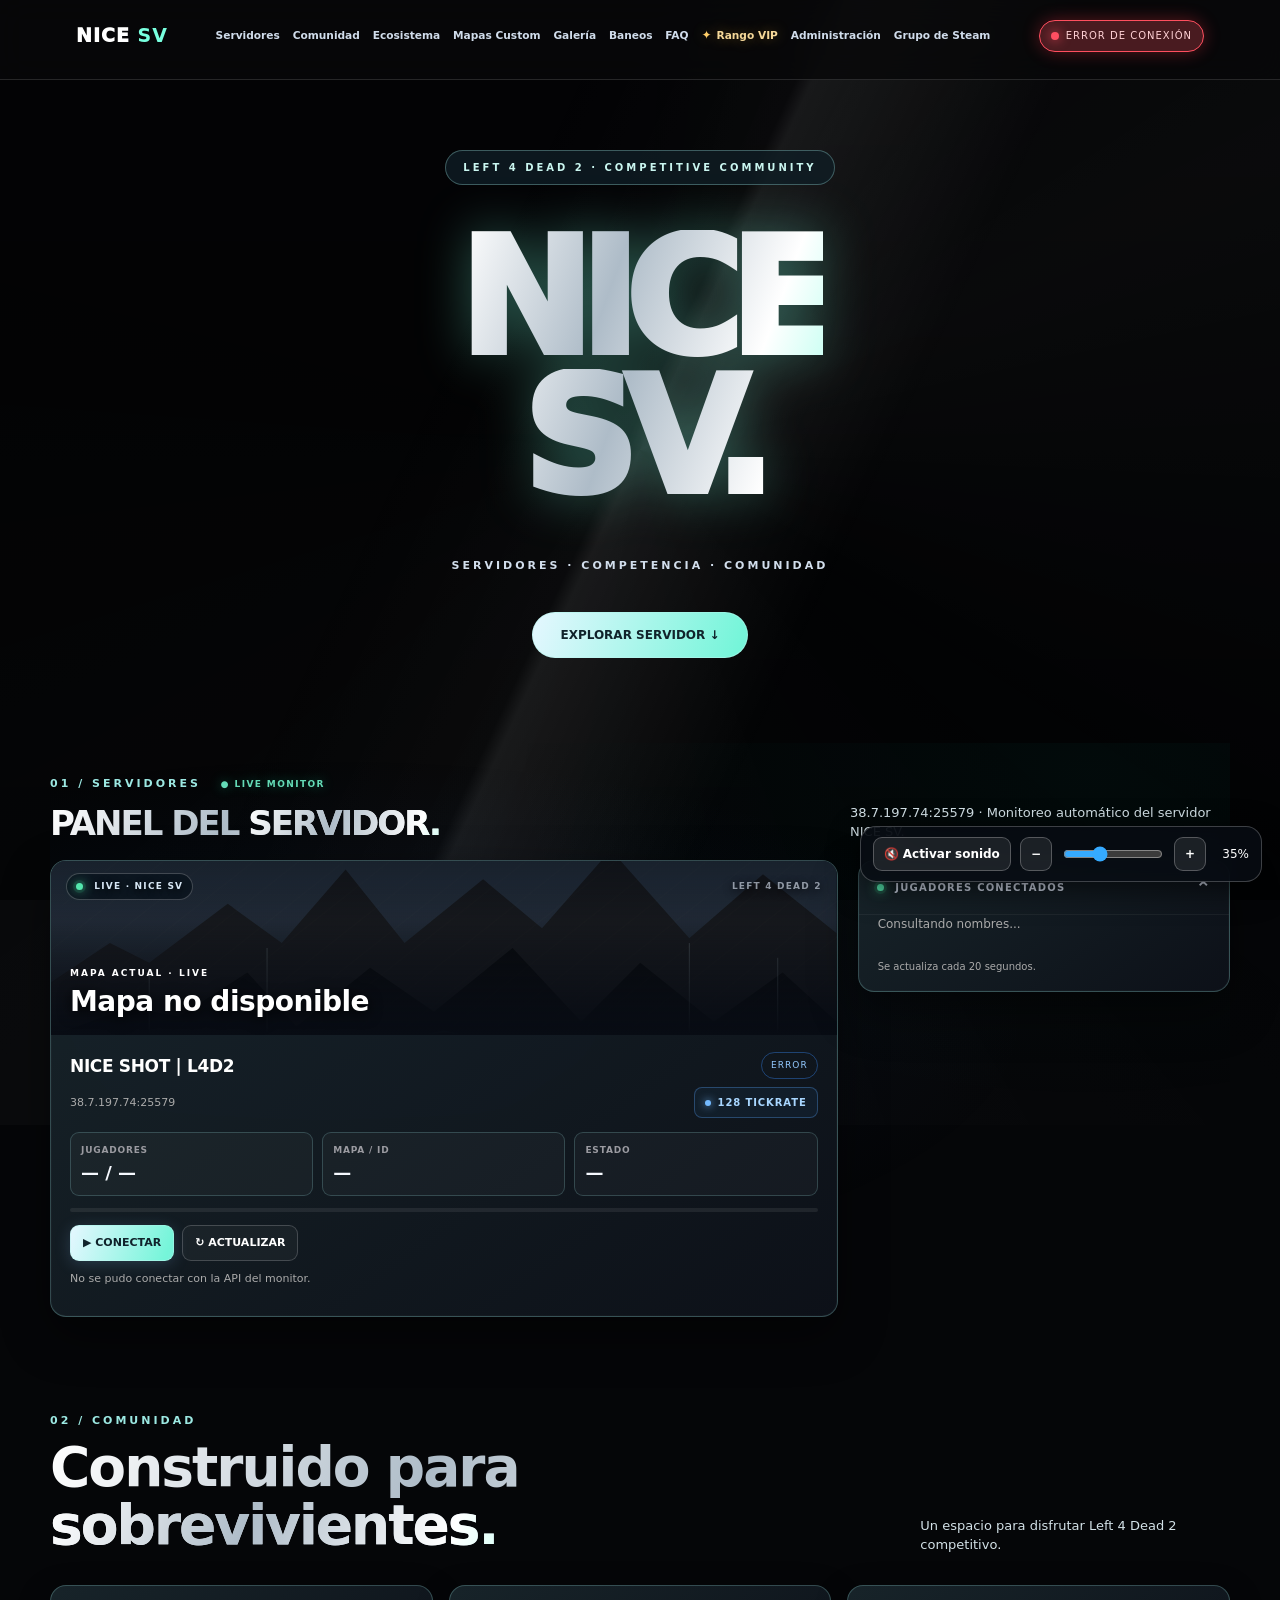
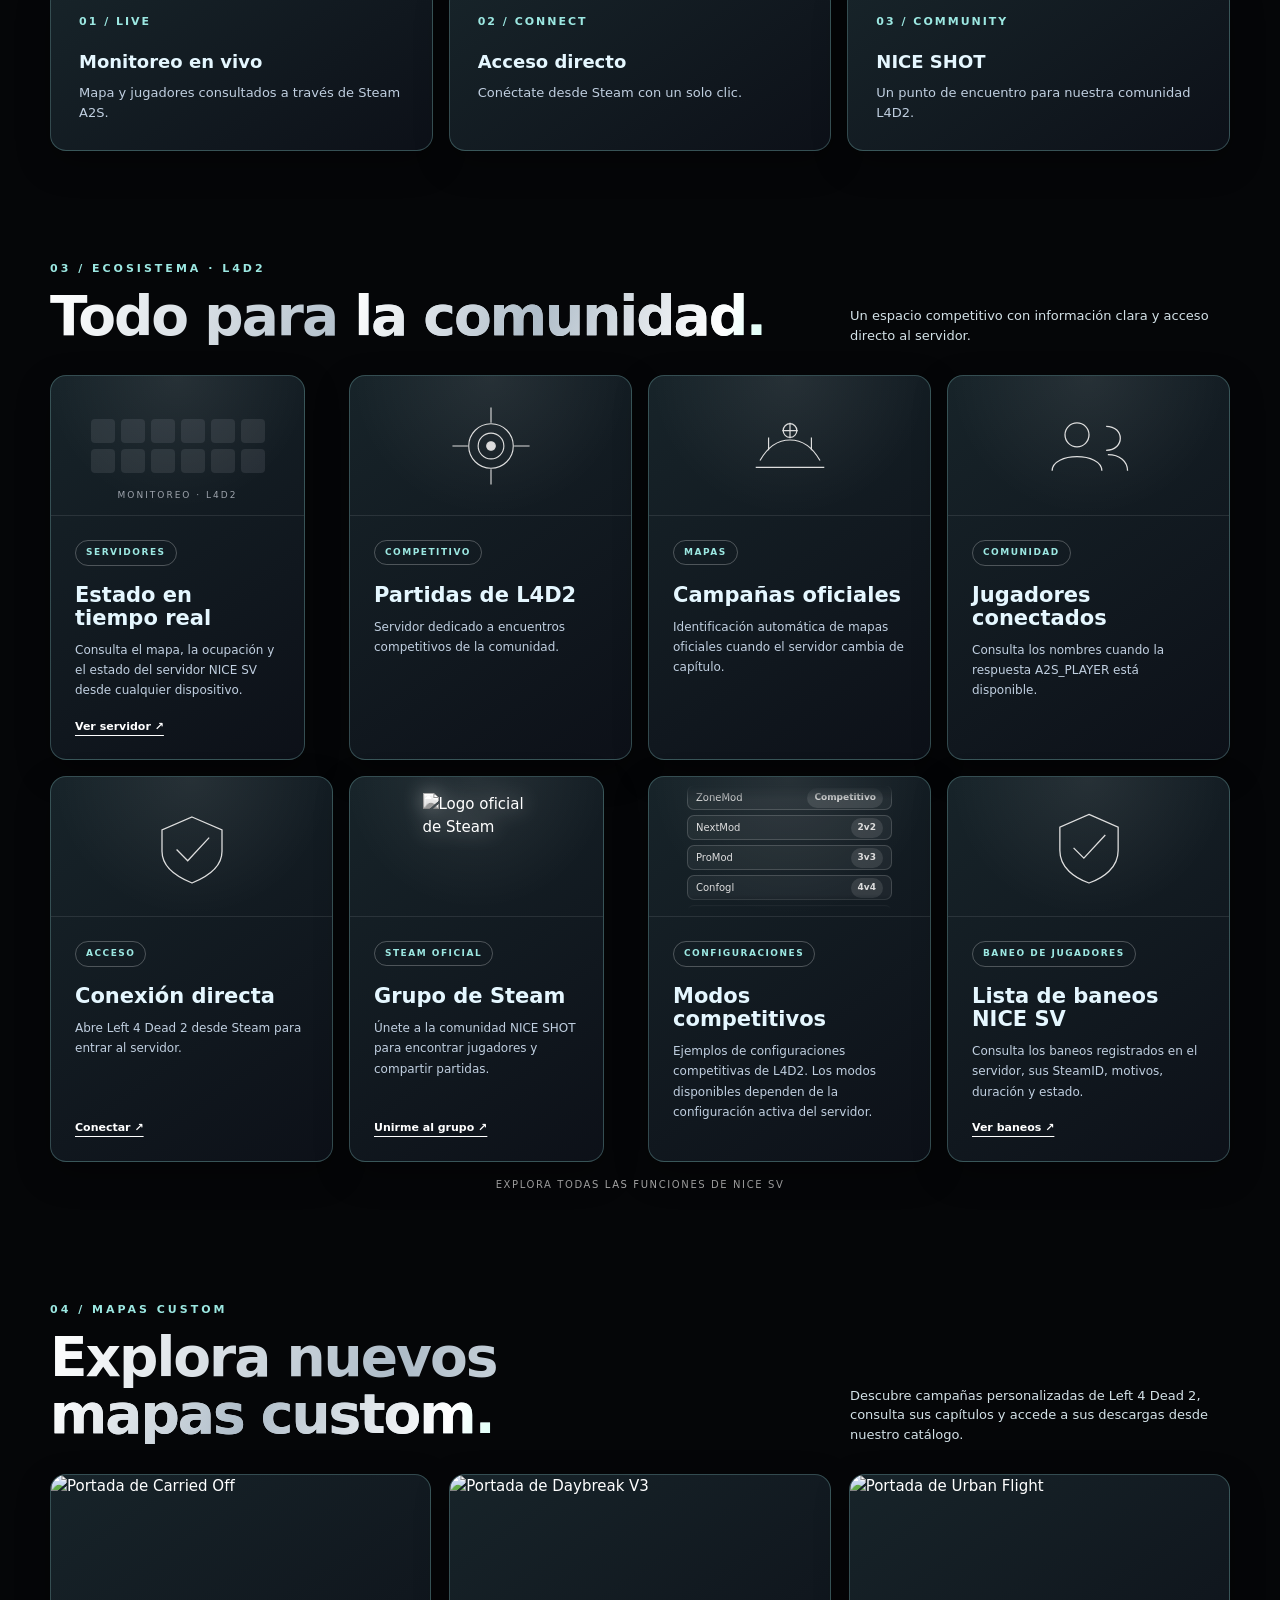
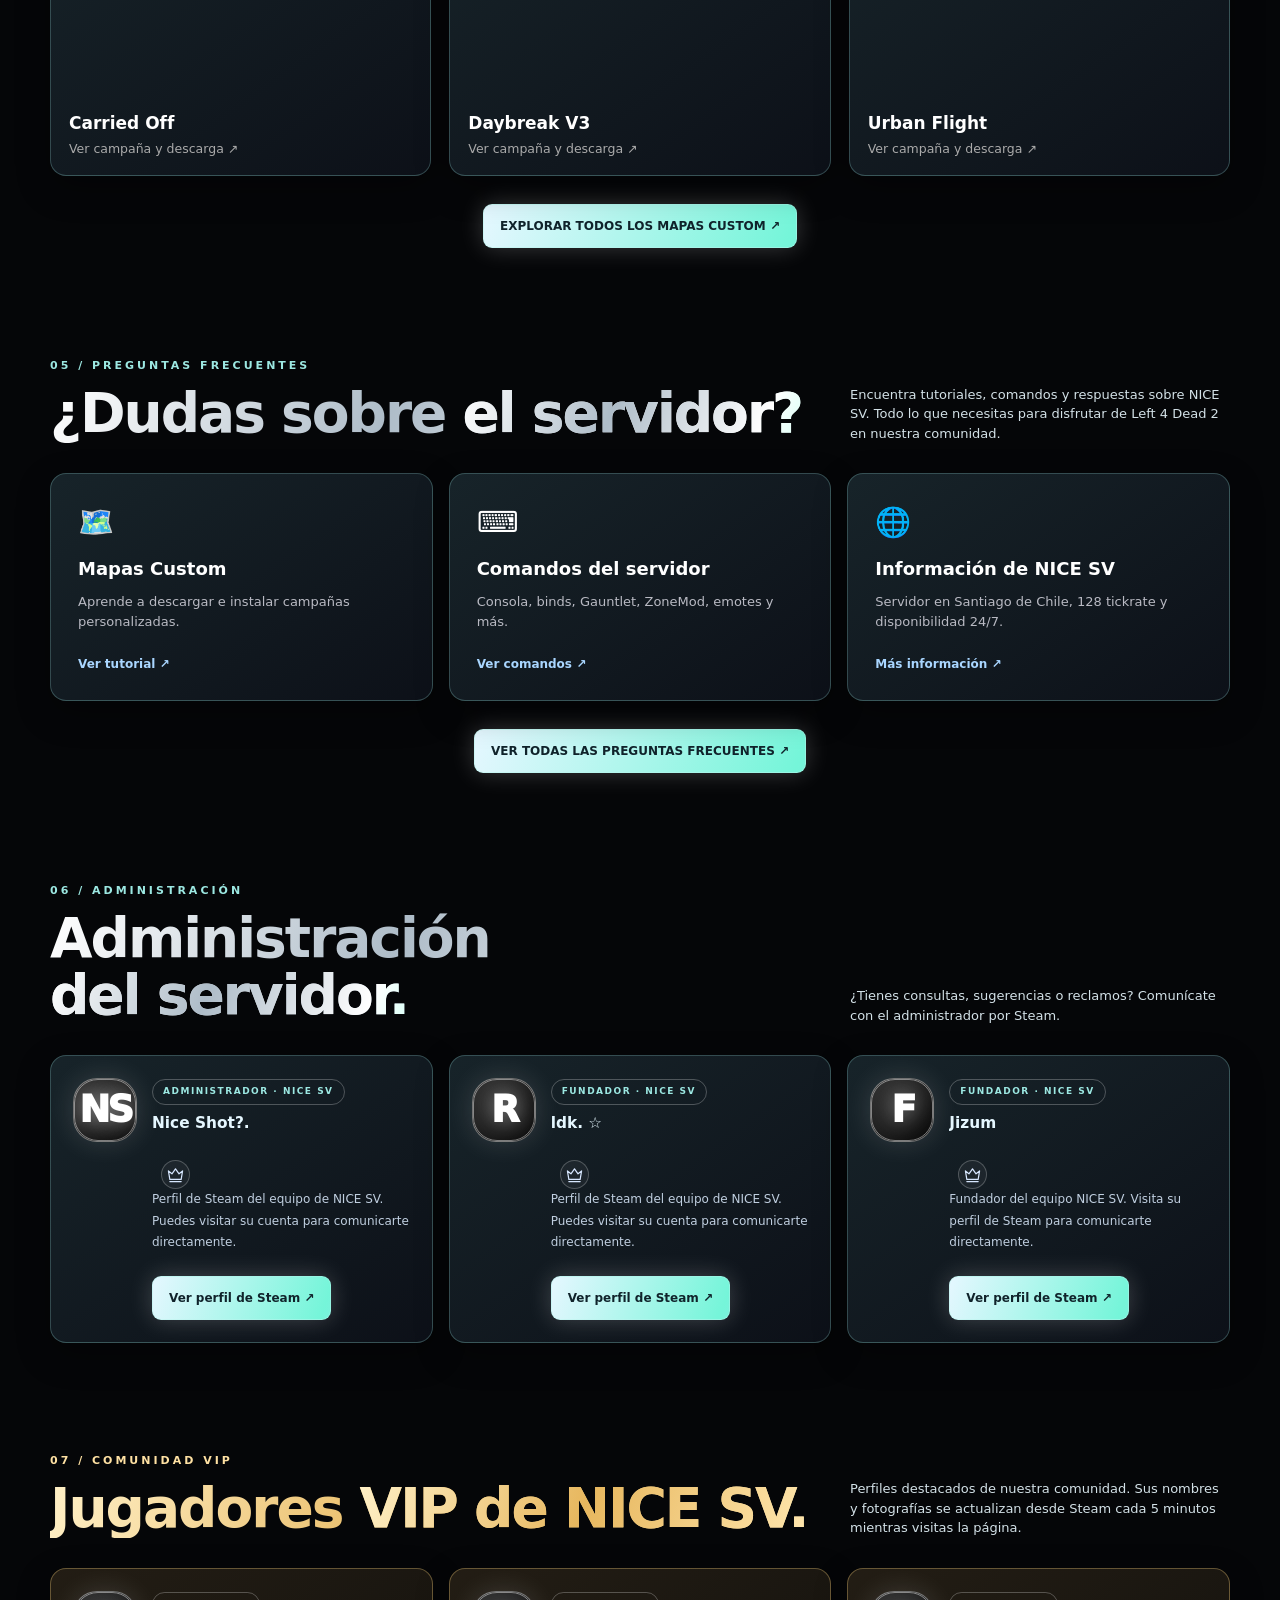
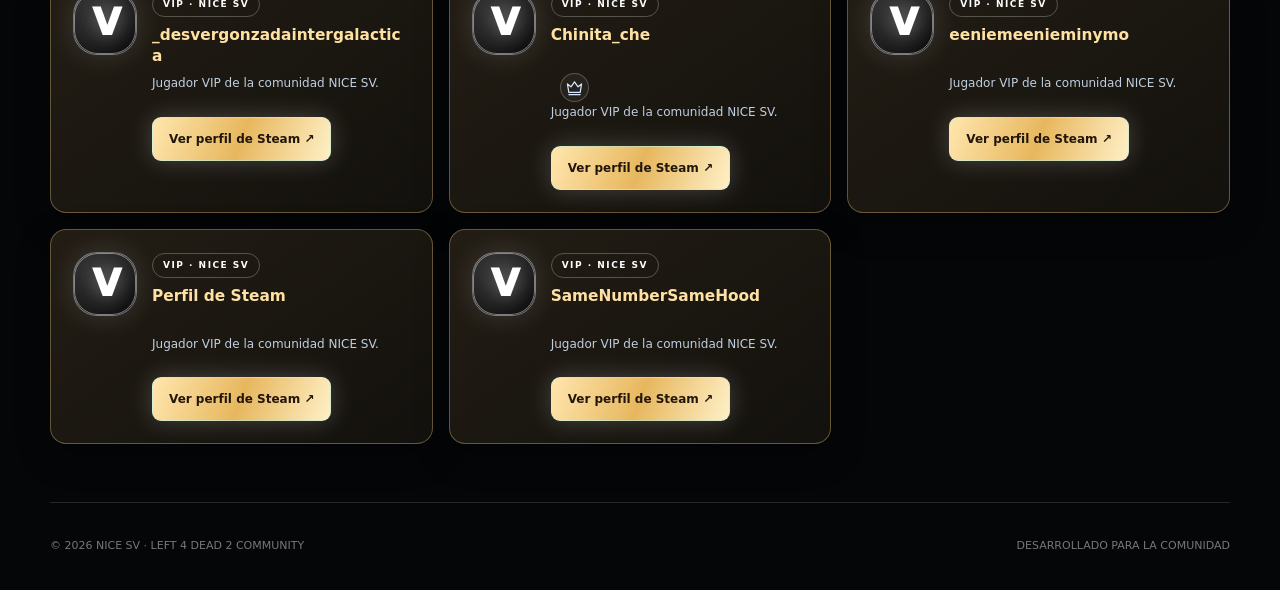
==== commit 162abf0a: "Add community gallery to homepage navigation" ====
--- a/static/index.html
+++ b/static/index.html
@@ -339,7 +339,7 @@
 </style></head><body>
 <video class="hero-video" id="backgroundVideo" autoplay muted loop playsinline preload="metadata" aria-hidden="true"><source src="/media/nicesv-intro-con-sonido.mp4" type="video/mp4"></video><div class="video-audio-controls" role="group" aria-label="Volumen de la música del video"><button type="button" id="videoMute" aria-label="Activar sonido del video" title="Activar sonido">🔇 Activar sonido</button><button type="button" id="videoVolDown" aria-label="Bajar volumen" title="Bajar volumen">−</button><input type="range" id="videoVolume" min="0" max="100" value="35" step="5" aria-label="Volumen del video"><button type="button" id="videoVolUp" aria-label="Subir volumen" title="Subir volumen">+</button><span id="videoVolumeLabel" aria-live="polite">35%</span></div><div class="video-backdrop" aria-hidden="true"></div>
 <div class="contours" aria-hidden="true"><svg viewBox="0 0 1400 900" preserveAspectRatio="xMidYMid slice"><g id="waves"></g></svg><svg viewBox="0 0 1400 900" preserveAspectRatio="xMidYMid slice"><g id="waves2"></g></svg></div><div class="redglow"></div><div class="grain"></div>
-<nav class="nav"><div class="shell nav-inner"><a class="logo" href="#">NICE <b>SV</b></a><div class="navlinks"><a href="#servidores">Servidores</a><a href="#comunidad">Comunidad</a><a href="#ecosistema">Ecosistema</a><a href="/custom-maps.html">Mapas Custom</a><a href="/bans.html">Baneos</a><a href="/faq.html">FAQ</a><a class="nav-vip-link" href="/vip.html">Rango VIP</a><a href="#administracion">Administración</a><a href="https://steamcommunity.com/groups/niceshotl4d2" target="_blank" rel="noopener noreferrer">Grupo de Steam</a></div><div class="navstatus checking" id="navstatus"><i class="light" id="light"></i><span id="topstatus">CONSULTANDO</span></div></div></nav>
+<nav class="nav"><div class="shell nav-inner"><a class="logo" href="#">NICE <b>SV</b></a><div class="navlinks"><a href="#servidores">Servidores</a><a href="#comunidad">Comunidad</a><a href="#ecosistema">Ecosistema</a><a href="/custom-maps.html">Mapas Custom</a><a href="/galeria.html">Galería</a><a href="/bans.html">Baneos</a><a href="/faq.html">FAQ</a><a class="nav-vip-link" href="/vip.html">Rango VIP</a><a href="#administracion">Administración</a><a href="https://steamcommunity.com/groups/niceshotl4d2" target="_blank" rel="noopener noreferrer">Grupo de Steam</a></div><div class="navstatus checking" id="navstatus"><i class="light" id="light"></i><span id="topstatus">CONSULTANDO</span></div></div></nav>
 <main><section class="hero shell"><div class="eyebrow">LEFT 4 DEAD 2 · COMPETITIVE COMMUNITY</div><h1><span>NICE</span><span>SV.</span></h1><p>SERVIDORES · COMPETENCIA · COMUNIDAD</p><a href="#servidores" class="hero-btn">EXPLORAR SERVIDOR ↓</a></section>
 <section class="section shell" id="servidores"><div class="section-tag">01 / SERVIDORES <span class="monitor-tag">● LIVE MONITOR</span></div><div class="section-head"><h2>PANEL DEL <span>SERVIDOR.</span></h2><div class="section-desc">38.7.197.74:25579 · Monitoreo automático del servidor NICE SV.</div></div><div class="cards"><article class="panel"><div class="cover"><div class="cover-topline"><span><i class="monitor-pulse"></i> LIVE · NICE SV</span><span>LEFT 4 DEAD 2</span></div><img id="mapPhoto" alt="Imagen del mapa actual" decoding="async" style="position:absolute;inset:0;width:100%;height:100%;object-fit:cover;z-index:1;opacity:0;transition:opacity .7s" /><svg class="map-graphic" viewBox="0 0 800 350" preserveAspectRatio="xMidYMid slice" aria-hidden="true"><defs><linearGradient id="sky" x2="0" y2="1"><stop stop-color="#164c91"/><stop offset="1" stop-color="#131317"/></linearGradient></defs><rect width="800" height="350" fill="url(#sky)"/><path d="M0 210L60 170 100 190 180 130 235 170 300 95 360 170 440 105 500 155 570 75 650 165 725 100 800 160V350H0Z" fill="#1b1b20"/><path d="M0 265L80 235 130 245 200 200 250 255 325 195 390 240 470 175 540 250 600 190 675 250 745 200 800 250V350H0Z" fill="#08090c"/><path d="M0 335L400 260 800 335" stroke="#54bbff" stroke-width="2" fill="none" opacity=".4"/><g stroke="#8dd8ff" opacity=".3"><path d="M100 200V330M220 175V330M650 170V330M740 185V330"/></g></svg><div class="map-overlay"><small>MAPA ACTUAL · LIVE</small><h3 id="mapTitle">Consultando mapa...</h3></div></div><div class="panel-body"><div class="server-header"><h3 id="serverName">NICE SHOT | L4D2</h3><span class="status" id="status">CONSULTANDO</span></div><div class="server-subline"><span class="sub meta" id="address">38.7.197.74:25579</span><span class="tick-pill"><span class="tick-dot"></span>128 TICKRATE</span></div><div class="stats"><div class="stat"><label>JUGADORES</label><strong id="count">— / —</strong></div><div class="stat"><label>MAPA / ID</label><strong id="mapId">—</strong></div><div class="stat"><label>ESTADO</label><strong id="state">—</strong></div></div><div class="progress"><div id="fill"></div></div><div class="buttons"><a class="btn primary" href="steam://connect/38.7.197.74:25579">▶ CONECTAR</a><button class="btn" id="refresh">↻ ACTUALIZAR</button></div><p class="sub" id="message" aria-live="polite" style="margin-top:18px">Consultando datos...</p></div></article><aside class="panel player-panel"><details class="player-details" open><summary><span><i class="monitor-pulse"></i> JUGADORES CONECTADOS</span><span class="player-chevron" aria-hidden="true">⌄</span></summary><div class="panel-body"><div id="players" class="empty">Consultando nombres...</div><p class="sub refresh-note" id="updated">Se actualiza cada 20 segundos.</p></div></details></aside></div></section>
 <section class="section shell" id="comunidad"><div class="section-tag">02 / COMUNIDAD</div><div class="section-head"><h2>Construido para <span>sobrevivientes.</span></h2><div class="section-desc">Un espacio para disfrutar Left 4 Dead 2 competitivo.</div></div><div class="feature-grid"><div class="feature"><div class="num">01 / LIVE</div><h3>Monitoreo en vivo</h3><p>Mapa y jugadores consultados a través de Steam A2S.</p></div><div class="feature"><div class="num">02 / CONNECT</div><h3>Acceso directo</h3><p>Conéctate desde Steam con un solo clic.</p></div><div class="feature"><div class="num">03 / COMMUNITY</div><h3>NICE SHOT</h3><p>Un punto de encuentro para nuestra comunidad L4D2.</p></div></div></section><section class="section shell" id="ecosistema"><div class="section-tag">03 / ECOSISTEMA · L4D2</div><div class="section-head"><h2>Todo para <span>la comunidad.</span></h2><div class="section-desc">Un espacio competitivo con información clara y acceso directo al servidor.</div></div>
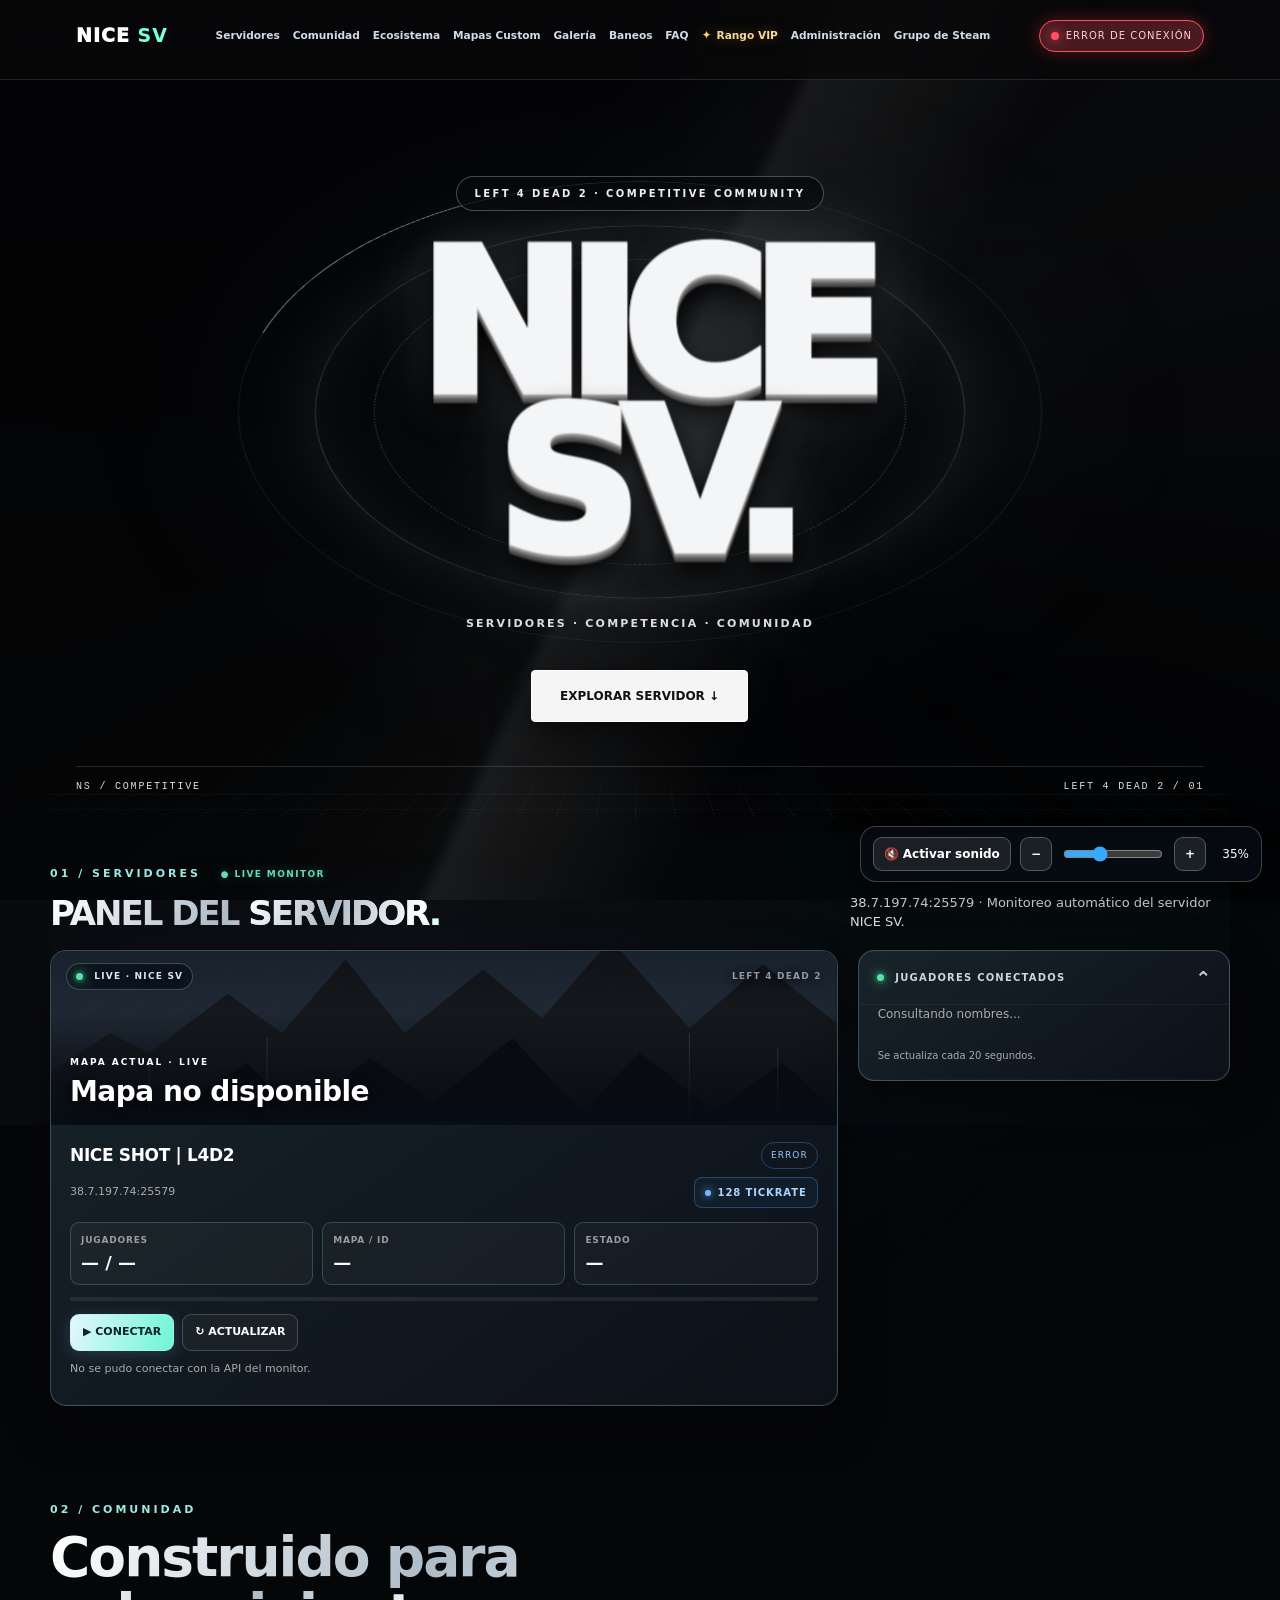
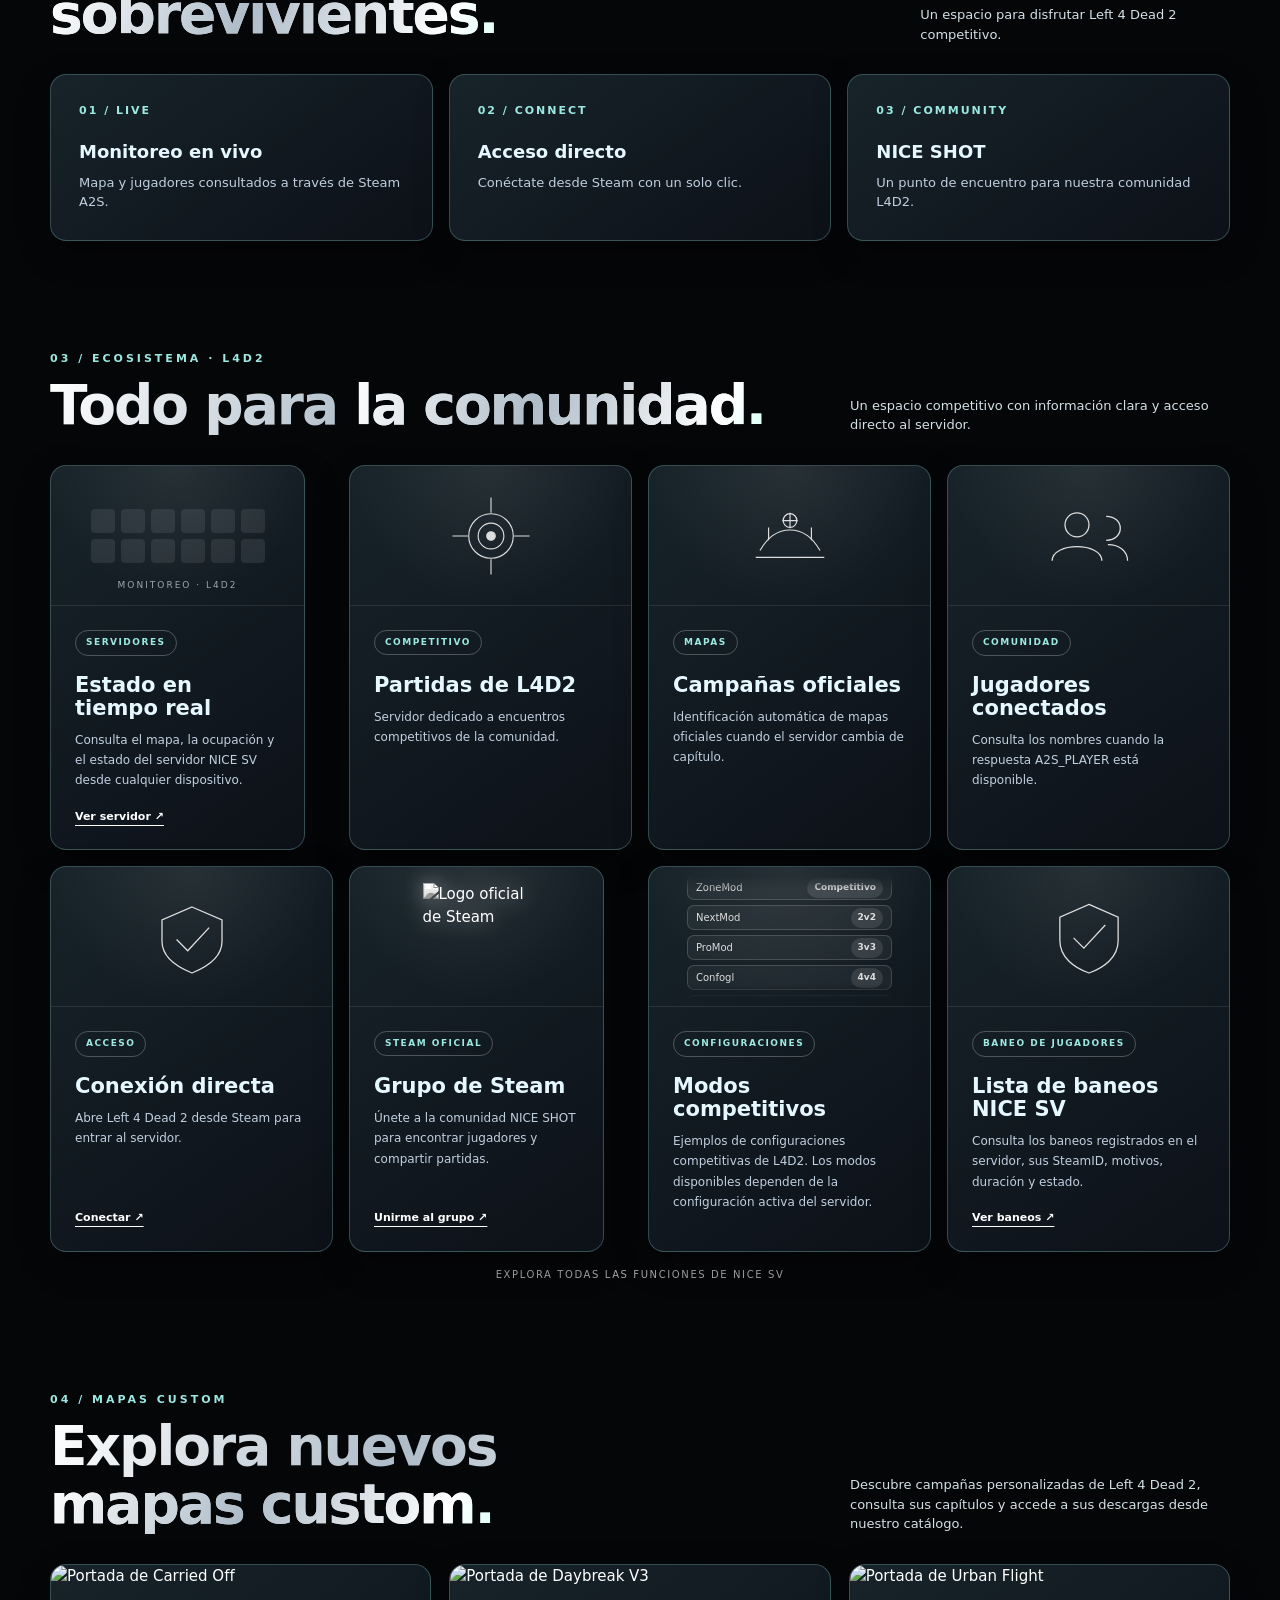
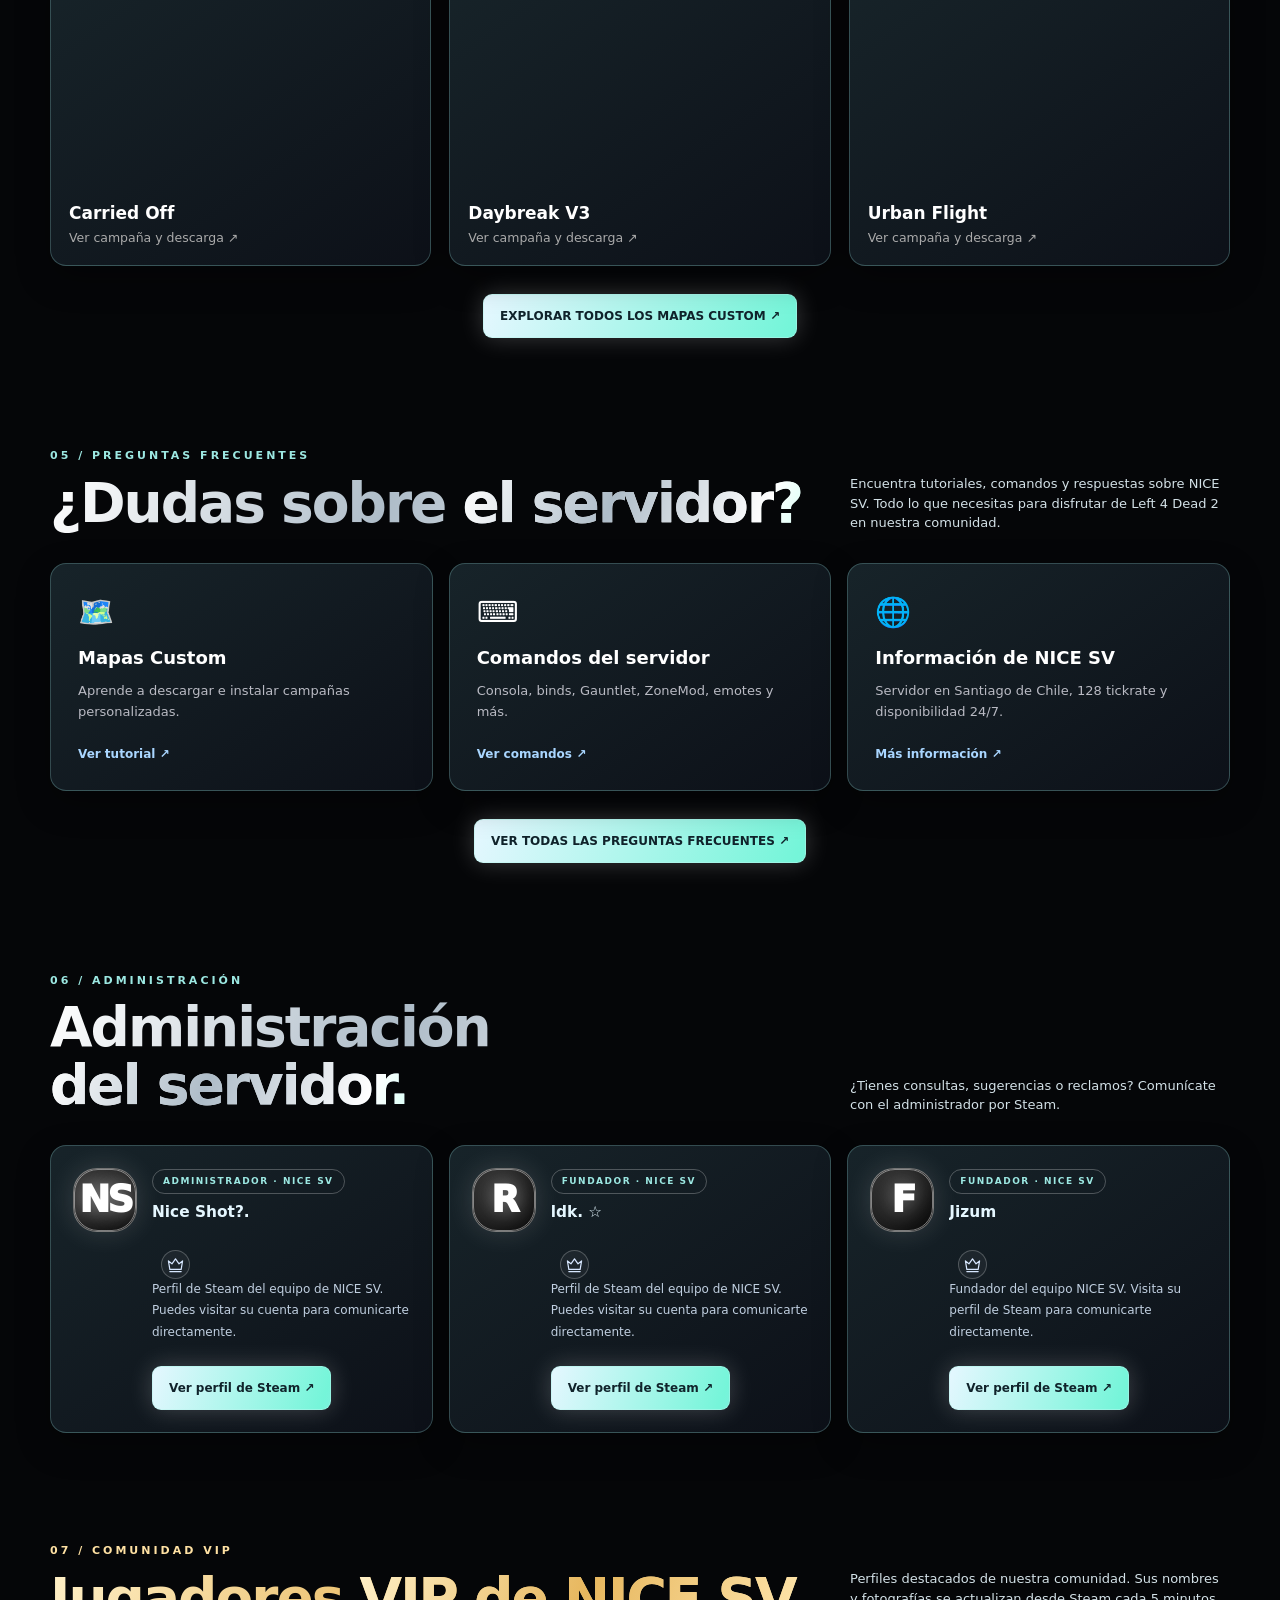
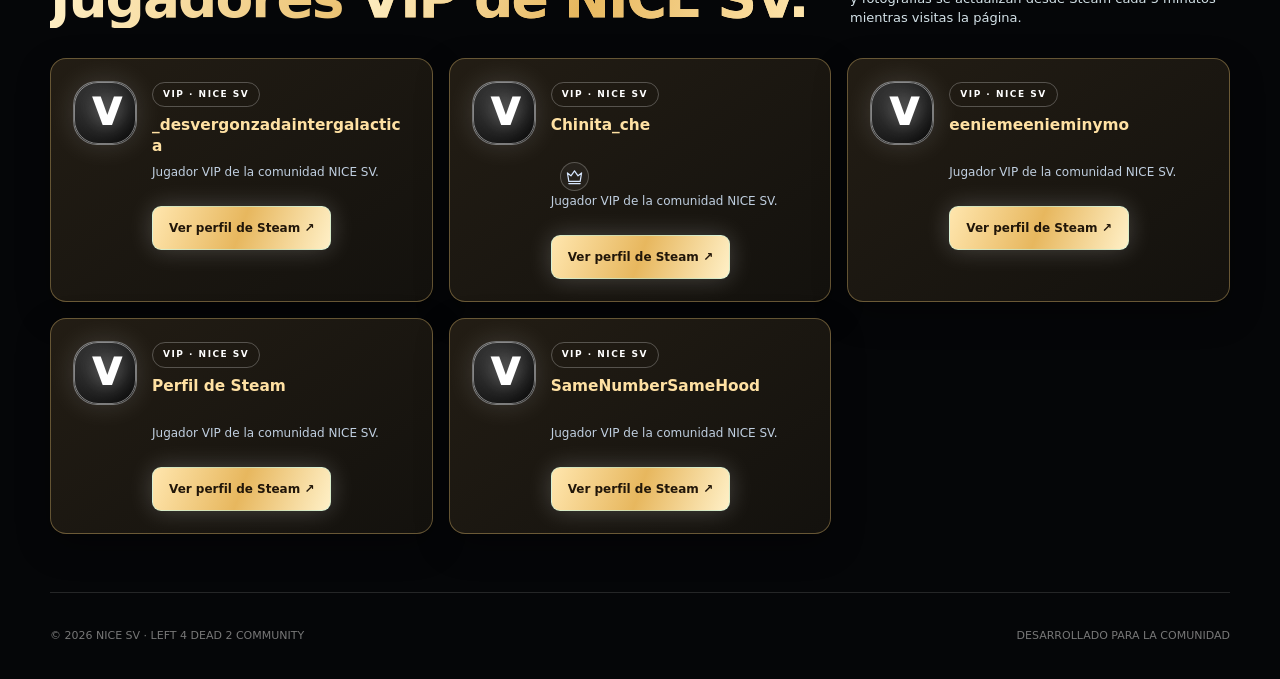
==== commit b1cd66c6: "Enhance home hero with cinematic CSS 3D and lightweight ambient motion" ====
--- a/static/index.html
+++ b/static/index.html
@@ -336,11 +336,33 @@
 #vips .section-tag{color:#ffe1a3!important}
 #vips .admin-contact{background:linear-gradient(145deg,#241e15f5,#14120ef5)!important}
 #vips .admin-contact:hover{border-color:#e7b75e!important;box-shadow:0 0 20px #e7b75e25}
-</style></head><body>
+</style><style id="ns-cinematic-3d">
+.hero.ns-cinematic{position:relative;isolation:isolate!important;overflow:hidden!important;min-height:clamp(580px,82vh,900px);perspective:1100px;justify-content:center;--rx:0deg;--ry:0deg}
+.ns-cinematic .ns-stage{position:absolute;inset:0;pointer-events:none;overflow:hidden;z-index:-1;background:radial-gradient(ellipse at 50% 45%,#11182066,transparent 65%)}
+.ns-cinematic .ns-orbit{position:absolute;left:50%;top:45%;width:min(72vw,650px);aspect-ratio:1;border:1px solid #ffffff30;border-radius:50%;transform:translate(-50%,-50%) rotateX(55deg) rotateZ(-25deg);box-shadow:0 0 70px #ffffff12,inset 0 0 60px #ffffff0b}
+.ns-cinematic .ns-orbit:before,.ns-cinematic .ns-orbit:after{content:"";position:absolute;inset:9%;border:1px dashed #ffffff35;border-radius:50%;animation:nsOrbit 35s linear infinite}
+.ns-cinematic .ns-orbit:after{inset:-12%;border-style:solid;border-color:#ffffff15;border-top-color:#ffffff88;animation-direction:reverse}
+@keyframes nsOrbit{to{transform:rotate(360deg)}}
+.ns-cinematic .ns-floor{position:absolute;left:-40%;right:-40%;height:75%;bottom:-44%;background:linear-gradient(#ffffff16 1px,transparent 1px),linear-gradient(90deg,#ffffff16 1px,transparent 1px);background-size:48px 48px;transform:perspective(450px) rotateX(58deg);mask-image:linear-gradient(transparent,#000 45%,transparent)}
+.ns-cinematic .ns-content{position:relative;transform-style:preserve-3d;transform:rotateX(var(--rx)) rotateY(var(--ry));transition:transform .3s ease-out;display:flex;flex-direction:column;align-items:center;max-width:100%}
+.ns-cinematic h1{font-size:clamp(76px,15vw,190px);line-height:.8;letter-spacing:-.09em;filter:none!important;margin:30px 0;transform:translateZ(48px)}
+.ns-cinematic h1 span,.ns-cinematic h1 span:last-child{background:none!important;color:#f4f5f7!important;-webkit-text-fill-color:#f4f5f7!important;text-shadow:0 1px #aaa,0 2px #999,0 3px #888,0 4px #777,0 5px #666,0 6px #555,0 7px #444,0 8px #333,0 16px 30px #000,0 0 65px #ffffff30!important;animation:nsReveal 1.3s cubic-bezier(.16,1,.3,1) both!important}
+.ns-cinematic h1 span:last-child{animation-delay:.16s!important}
+@keyframes nsReveal{from{opacity:0;transform:translateY(45px) rotateX(-25deg);filter:blur(9px)}to{opacity:1;transform:none;filter:none}}
+.ns-cinematic .eyebrow{letter-spacing:.24em;transform:translateZ(25px);background:#08090dbb!important;border-color:#ffffff44!important;color:#eee!important}
+.ns-cinematic p{color:#ddd!important;letter-spacing:.2em}
+.ns-cinematic .hero-btn{position:relative;background:#f5f5f5!important;color:#101114!important;border:1px solid #fff!important;border-radius:4px;padding:16px 28px;animation:nsReveal 1s .35s both!important;box-shadow:0 12px 35px #0008;transition:box-shadow .25s,background .25s}
+.ns-cinematic .hero-btn:hover{background:#cfd9e1!important;box-shadow:0 0 35px #ffffff44}
+.ns-cinematic .ns-caption{position:absolute;bottom:24px;left:26px;right:26px;display:flex;justify-content:space-between;color:#ddd;font:10px/1.5 monospace;letter-spacing:.18em;border-top:1px solid #ffffff25;padding-top:12px;pointer-events:none}
+.ns-cinematic .ns-dust{position:absolute;inset:0;width:100%;height:100%;pointer-events:none}
+@media(max-width:600px){.hero.ns-cinematic{min-height:560px}.ns-cinematic h1{font-size:clamp(76px,22vw,120px)}.ns-cinematic .ns-caption{font-size:8px;letter-spacing:.06em}.ns-cinematic .eyebrow{font-size:9px;letter-spacing:.1em}}
+@media(prefers-reduced-motion:reduce){.ns-cinematic *{animation:none!important;transition:none!important}.ns-cinematic .ns-content{transform:none!important}.ns-cinematic .ns-dust{display:none}}
+</style>
+</head><body>
 <video class="hero-video" id="backgroundVideo" autoplay muted loop playsinline preload="metadata" aria-hidden="true"><source src="/media/nicesv-intro-con-sonido.mp4" type="video/mp4"></video><div class="video-audio-controls" role="group" aria-label="Volumen de la música del video"><button type="button" id="videoMute" aria-label="Activar sonido del video" title="Activar sonido">🔇 Activar sonido</button><button type="button" id="videoVolDown" aria-label="Bajar volumen" title="Bajar volumen">−</button><input type="range" id="videoVolume" min="0" max="100" value="35" step="5" aria-label="Volumen del video"><button type="button" id="videoVolUp" aria-label="Subir volumen" title="Subir volumen">+</button><span id="videoVolumeLabel" aria-live="polite">35%</span></div><div class="video-backdrop" aria-hidden="true"></div>
 <div class="contours" aria-hidden="true"><svg viewBox="0 0 1400 900" preserveAspectRatio="xMidYMid slice"><g id="waves"></g></svg><svg viewBox="0 0 1400 900" preserveAspectRatio="xMidYMid slice"><g id="waves2"></g></svg></div><div class="redglow"></div><div class="grain"></div>
 <nav class="nav"><div class="shell nav-inner"><a class="logo" href="#">NICE <b>SV</b></a><div class="navlinks"><a href="#servidores">Servidores</a><a href="#comunidad">Comunidad</a><a href="#ecosistema">Ecosistema</a><a href="/custom-maps.html">Mapas Custom</a><a href="/galeria.html">Galería</a><a href="/bans.html">Baneos</a><a href="/faq.html">FAQ</a><a class="nav-vip-link" href="/vip.html">Rango VIP</a><a href="#administracion">Administración</a><a href="https://steamcommunity.com/groups/niceshotl4d2" target="_blank" rel="noopener noreferrer">Grupo de Steam</a></div><div class="navstatus checking" id="navstatus"><i class="light" id="light"></i><span id="topstatus">CONSULTANDO</span></div></div></nav>
-<main><section class="hero shell"><div class="eyebrow">LEFT 4 DEAD 2 · COMPETITIVE COMMUNITY</div><h1><span>NICE</span><span>SV.</span></h1><p>SERVIDORES · COMPETENCIA · COMUNIDAD</p><a href="#servidores" class="hero-btn">EXPLORAR SERVIDOR ↓</a></section>
+<main><section class="hero shell ns-cinematic"><div class="ns-stage" aria-hidden="true"><div class="ns-orbit"></div><div class="ns-floor"></div><canvas class="ns-dust"></canvas></div><div class="ns-content"><div class="eyebrow">LEFT 4 DEAD 2 · COMPETITIVE COMMUNITY</div><h1><span>NICE</span><span>SV.</span></h1><p>SERVIDORES · COMPETENCIA · COMUNIDAD</p><a href="#servidores" class="hero-btn">EXPLORAR SERVIDOR ↓</a></div><div class="ns-caption" aria-hidden="true"><span>NS / COMPETITIVE</span><span>LEFT 4 DEAD 2 / 01</span></div></section>
 <section class="section shell" id="servidores"><div class="section-tag">01 / SERVIDORES <span class="monitor-tag">● LIVE MONITOR</span></div><div class="section-head"><h2>PANEL DEL <span>SERVIDOR.</span></h2><div class="section-desc">38.7.197.74:25579 · Monitoreo automático del servidor NICE SV.</div></div><div class="cards"><article class="panel"><div class="cover"><div class="cover-topline"><span><i class="monitor-pulse"></i> LIVE · NICE SV</span><span>LEFT 4 DEAD 2</span></div><img id="mapPhoto" alt="Imagen del mapa actual" decoding="async" style="position:absolute;inset:0;width:100%;height:100%;object-fit:cover;z-index:1;opacity:0;transition:opacity .7s" /><svg class="map-graphic" viewBox="0 0 800 350" preserveAspectRatio="xMidYMid slice" aria-hidden="true"><defs><linearGradient id="sky" x2="0" y2="1"><stop stop-color="#164c91"/><stop offset="1" stop-color="#131317"/></linearGradient></defs><rect width="800" height="350" fill="url(#sky)"/><path d="M0 210L60 170 100 190 180 130 235 170 300 95 360 170 440 105 500 155 570 75 650 165 725 100 800 160V350H0Z" fill="#1b1b20"/><path d="M0 265L80 235 130 245 200 200 250 255 325 195 390 240 470 175 540 250 600 190 675 250 745 200 800 250V350H0Z" fill="#08090c"/><path d="M0 335L400 260 800 335" stroke="#54bbff" stroke-width="2" fill="none" opacity=".4"/><g stroke="#8dd8ff" opacity=".3"><path d="M100 200V330M220 175V330M650 170V330M740 185V330"/></g></svg><div class="map-overlay"><small>MAPA ACTUAL · LIVE</small><h3 id="mapTitle">Consultando mapa...</h3></div></div><div class="panel-body"><div class="server-header"><h3 id="serverName">NICE SHOT | L4D2</h3><span class="status" id="status">CONSULTANDO</span></div><div class="server-subline"><span class="sub meta" id="address">38.7.197.74:25579</span><span class="tick-pill"><span class="tick-dot"></span>128 TICKRATE</span></div><div class="stats"><div class="stat"><label>JUGADORES</label><strong id="count">— / —</strong></div><div class="stat"><label>MAPA / ID</label><strong id="mapId">—</strong></div><div class="stat"><label>ESTADO</label><strong id="state">—</strong></div></div><div class="progress"><div id="fill"></div></div><div class="buttons"><a class="btn primary" href="steam://connect/38.7.197.74:25579">▶ CONECTAR</a><button class="btn" id="refresh">↻ ACTUALIZAR</button></div><p class="sub" id="message" aria-live="polite" style="margin-top:18px">Consultando datos...</p></div></article><aside class="panel player-panel"><details class="player-details" open><summary><span><i class="monitor-pulse"></i> JUGADORES CONECTADOS</span><span class="player-chevron" aria-hidden="true">⌄</span></summary><div class="panel-body"><div id="players" class="empty">Consultando nombres...</div><p class="sub refresh-note" id="updated">Se actualiza cada 20 segundos.</p></div></details></aside></div></section>
 <section class="section shell" id="comunidad"><div class="section-tag">02 / COMUNIDAD</div><div class="section-head"><h2>Construido para <span>sobrevivientes.</span></h2><div class="section-desc">Un espacio para disfrutar Left 4 Dead 2 competitivo.</div></div><div class="feature-grid"><div class="feature"><div class="num">01 / LIVE</div><h3>Monitoreo en vivo</h3><p>Mapa y jugadores consultados a través de Steam A2S.</p></div><div class="feature"><div class="num">02 / CONNECT</div><h3>Acceso directo</h3><p>Conéctate desde Steam con un solo clic.</p></div><div class="feature"><div class="num">03 / COMMUNITY</div><h3>NICE SHOT</h3><p>Un punto de encuentro para nuestra comunidad L4D2.</p></div></div></section><section class="section shell" id="ecosistema"><div class="section-tag">03 / ECOSISTEMA · L4D2</div><div class="section-head"><h2>Todo para <span>la comunidad.</span></h2><div class="section-desc">Un espacio competitivo con información clara y acceso directo al servidor.</div></div>
 <div class="eco-marquee" aria-label="Características de NICE SV"><div class="ecosystem" id="ecoTrack">
@@ -415,7 +437,12 @@
 })();
 (function(){const a=document.getElementById('waves'),b=document.getElementById('waves2');const ns='http://www.w3.org/2000/svg';for(let i=0;i<32;i++){let p=document.createElementNS(ns,'path');let y=-100+i*34;p.setAttribute('d','M -200 '+(y+120)+' C 80 '+(y-250)+' 260 '+(y+300)+' 510 '+(y+45)+' S 890 '+(y-140)+' 1120 '+(y+100)+' S 1450 '+(y-160)+' 1640 '+(y+35));a.appendChild(p);let q=p.cloneNode();q.setAttribute('transform','translate(130 120)');b.appendChild(q)}})();
 if('IntersectionObserver' in window){const io=new IntersectionObserver(entries=>{for(const e of entries){if(e.isIntersecting){e.target.classList.add('visible');io.unobserve(e.target)}}},{threshold:.08});document.querySelectorAll('.section-head,.feature,.panel').forEach(el=>{el.classList.add('reveal');io.observe(el)})}const track=document.getElementById('ecoTrack');if(track){const original=[...track.children];const gap=16;const setDistance=()=>{let width=original.reduce((sum,el)=>sum+el.getBoundingClientRect().width+gap,0);track.style.setProperty('--marquee-distance',width+'px')};setDistance();for(const el of original){const copy=el.cloneNode(true);copy.setAttribute('aria-hidden','true');copy.querySelectorAll('a,button,[tabindex]').forEach(a=>a.setAttribute('tabindex','-1'));track.appendChild(copy)}window.addEventListener('resize',setDistance)}const $=id=>document.getElementById(id);const officialMaps=new Set(["c1m1_hotel","c1m2_streets","c1m3_mall","c1m4_atrium","c2m1_highway","c2m2_fairgrounds","c2m3_coaster","c2m4_barns","c2m5_concert","c3m1_plankcountry","c3m2_swamp","c3m3_shantytown","c3m4_plantation","c4m1_milltown_a","c4m2_sugarmill_a","c4m3_sugarmill_b","c4m4_milltown_b","c4m5_milltown_escape","c5m1_waterfront","c5m2_park","c5m3_cemetery","c5m4_quarter","c5m5_bridge","c6m1_riverbank","c6m2_bedlam","c6m3_port","c7m1_docks","c7m2_barge","c7m3_port","c8m1_apartment","c8m2_subway","c8m3_sewers","c8m4_interior","c8m5_rooftop","c9m1_alleys","c9m2_lots","c10m1_caves","c10m2_drainage","c10m3_ranchhouse","c10m4_mainstreet","c10m5_houseboat","c11m1_greenhouse","c11m2_offices","c11m3_garage","c11m4_terminal","c11m5_runway","c12m1_hilltop","c12m2_traintunnel","c12m3_bridge","c12m4_barn","c12m5_cornfield","c13m1_alpinecreek","c13m2_southpinestream","c13m3_memorialbridge","c13m4_cutthroatcreek","c14m1_junkyard","c14m2_lighthouse"]);const customMapCovers=[
- {keys:['carriedoff','carried_off'],file:'carriedoff.webp'},
+ {"keys":["bigwat","big_wat","big-wat"],"url":"https://www.gamemaps.com/imgmgr/limit/img/addons/l4d2/thumb/big_wat.jpg?1442357411=&h=202&w=360"},
+ {"keys":["contra","contraz"],"url":"https://www.gamemaps.com/img/addons/l4d2/ss/contraz_v0_41_24828_1.jpg?1645940075="},
+ {"keys":["warcelona","l4d2_warcelona"],"url":"https://www.gamemaps.com/img/addons/l4d2/ss/warcelona_3131_1.jpg"},
+ {"keys":["coldfront","cold_front"],"url":"https://www.gamemaps.com/img/addons/l4d2/ss/cold_front_30655_0.jpg"},
+ {"keys":["deadbeforedawn","dead_before_dawn","dbd","l4d_dbd"],"url":"https://www.gamemaps.com/img/addons/l4d2/ss/dead_before_dawn_dc_2268_0.jpg"},
+ {keys:['carriedoff','carried_off','carriof'],file:'carriedoff.webp'},
  {keys:['ccrerouted','cc_rerouted'],file:'ccrerouted.webp'},
  {keys:['city17','city_17'],file:'city17l4d2.webp'},
  {keys:['darkcarnivalremix','dark_carnival_remix','dkr_'],file:'dark-carnival-remix.webp'},
@@ -433,7 +460,7 @@
  {keys:['openroad','open_road'],file:'openroad.webp'},
  {keys:['parishovergrowth','parish_overgrowth'],file:'parish-overgrowth.webp'},
  {keys:['suicideblitz','suicide_blitz'],file:'suicideblitz2.webp'},
- {keys:['bloodymoors','bloody_moors'],file:'thebloodymoors.webp'},
+ {keys:['thebloodymoors','bloodymoors','bloody_moors'],file:'thebloodymoors.webp'},
  {keys:['tripday','trip_day'],file:'tripday.webp'},
  {keys:['undeadzone','undead_zone'],file:'undead-zone.webp'},
  {keys:['urbanflight','urban_flight'],file:'urbanflight.webp'}
@@ -446,8 +473,8 @@
  let url='';
  if(officialMaps.has(id))url='https://l4d2play.cn/_source/images/campaign/'+id+'.jpg';
  else {
-  const custom=customMapCovers.find(entry=>entry.keys.some(key=>id.startsWith(key)));
-  if(custom)url='/maps/'+custom.file;
+  const custom=customMapCovers.find(entry=>entry.keys.some(key=>id.replace(/^l4d2?_/, '').replace(/[^a-z0-9]/g,'').startsWith(key.replace(/[^a-z0-9]/g,''))));
+  if(custom)url=custom.url||'/maps/'+custom.file;
  }
  if(!url)return;
  img.onload=()=>{if(lastMapImage===id)img.style.opacity='.92'};
@@ -470,4 +497,9 @@
  render();
 })();
 </script>
+<script id="ns-cinematic-motion">
+(()=>{const h=document.querySelector('.ns-cinematic');if(!h||matchMedia('(prefers-reduced-motion: reduce)').matches)return;
+if(matchMedia('(pointer:fine)').matches){h.addEventListener('pointermove',e=>{const b=h.getBoundingClientRect();h.style.setProperty('--ry',((e.clientX-b.left)/b.width-.5)*12+'deg');h.style.setProperty('--rx',(.5-(e.clientY-b.top)/b.height)*8+'deg')});h.addEventListener('pointerleave',()=>{h.style.setProperty('--rx','0deg');h.style.setProperty('--ry','0deg')})}
+const c=h.querySelector('canvas'),ctx=c.getContext('2d');if(!ctx)return;let w=0,hh=0,raf=0,visible=false,last=0;const dots=Array.from({length:48},()=>({x:Math.random(),y:Math.random(),r:.4+Math.random()*1.4,v:.008+Math.random()*.018,a:.15+Math.random()*.5}));function size(){w=h.clientWidth;hh=h.clientHeight;const d=Math.min(devicePixelRatio||1,1.5);c.width=Math.round(w*d);c.height=Math.round(hh*d);ctx.setTransform(d,0,0,d,0,0)}size();window.addEventListener('resize',size,{passive:true});function draw(t){raf=0;if(!visible||document.hidden)return;const dt=last?Math.min((t-last)/1000,.05):0;last=t;ctx.clearRect(0,0,w,hh);for(const p of dots){p.y=(p.y+1-p.v*dt)%1;ctx.fillStyle='rgba(235,245,255,'+p.a+')';ctx.beginPath();ctx.arc(p.x*w,p.y*hh,p.r,0,Math.PI*2);ctx.fill()}raf=requestAnimationFrame(draw)}function sync(){if(visible&&!document.hidden&&!raf){last=0;raf=requestAnimationFrame(draw)}else if((!visible||document.hidden)&&raf){cancelAnimationFrame(raf);raf=0}}if('IntersectionObserver'in window){new IntersectionObserver(e=>{visible=e[0].isIntersecting;sync()}).observe(h)}else{visible=true;sync()}document.addEventListener('visibilitychange',sync)})();
+</script>
 </body></html>
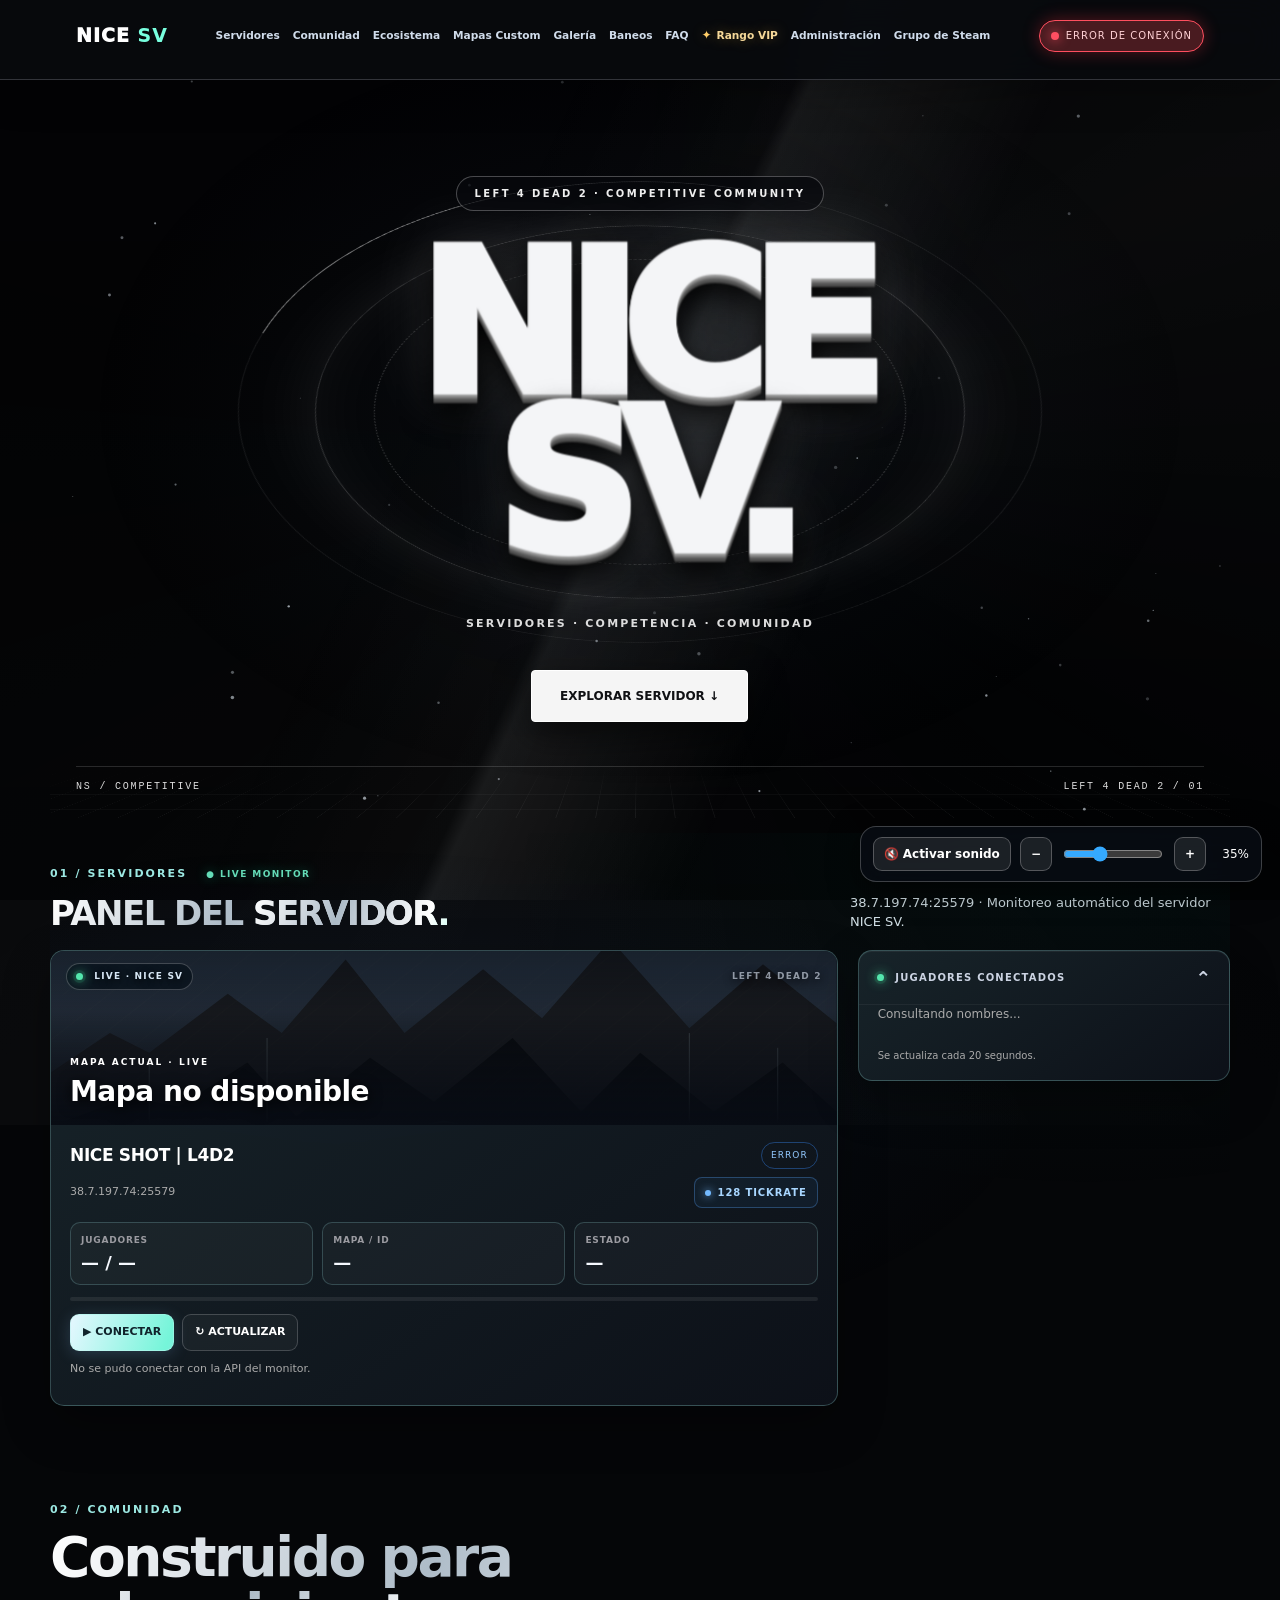
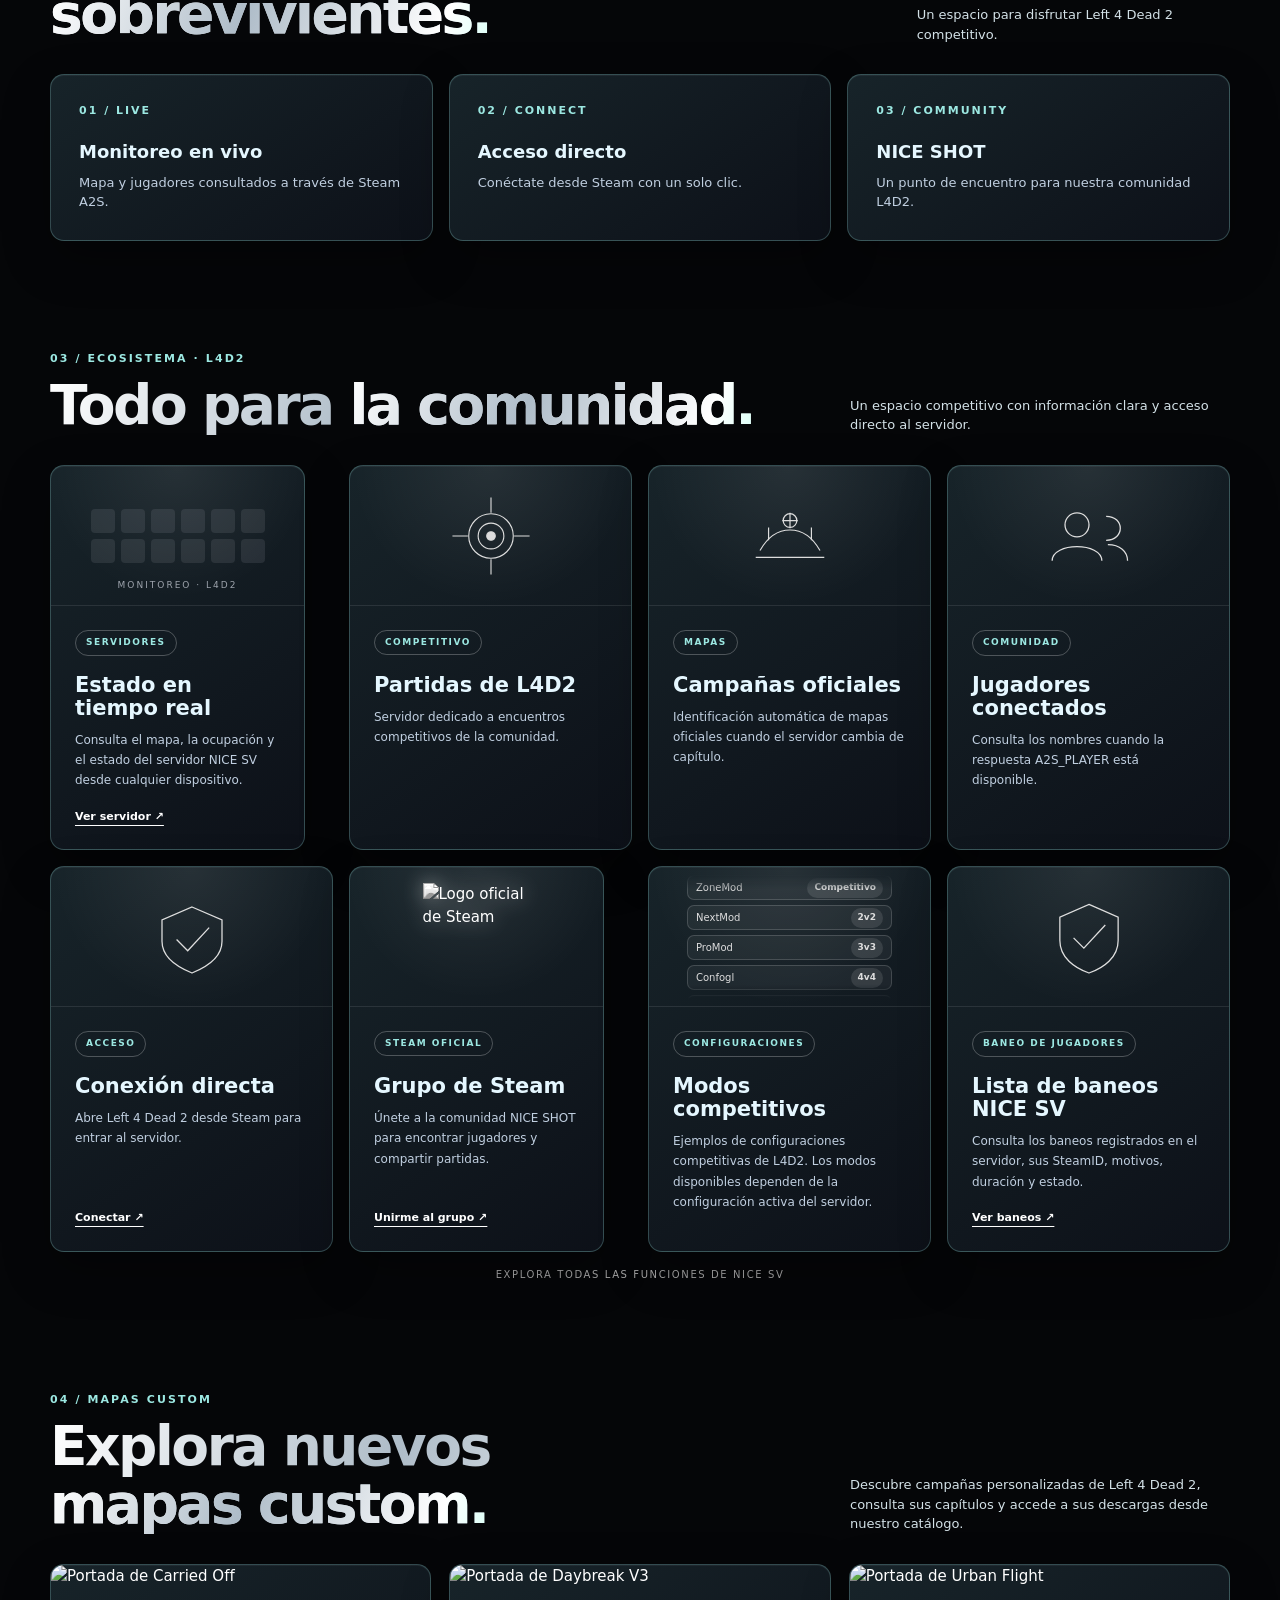
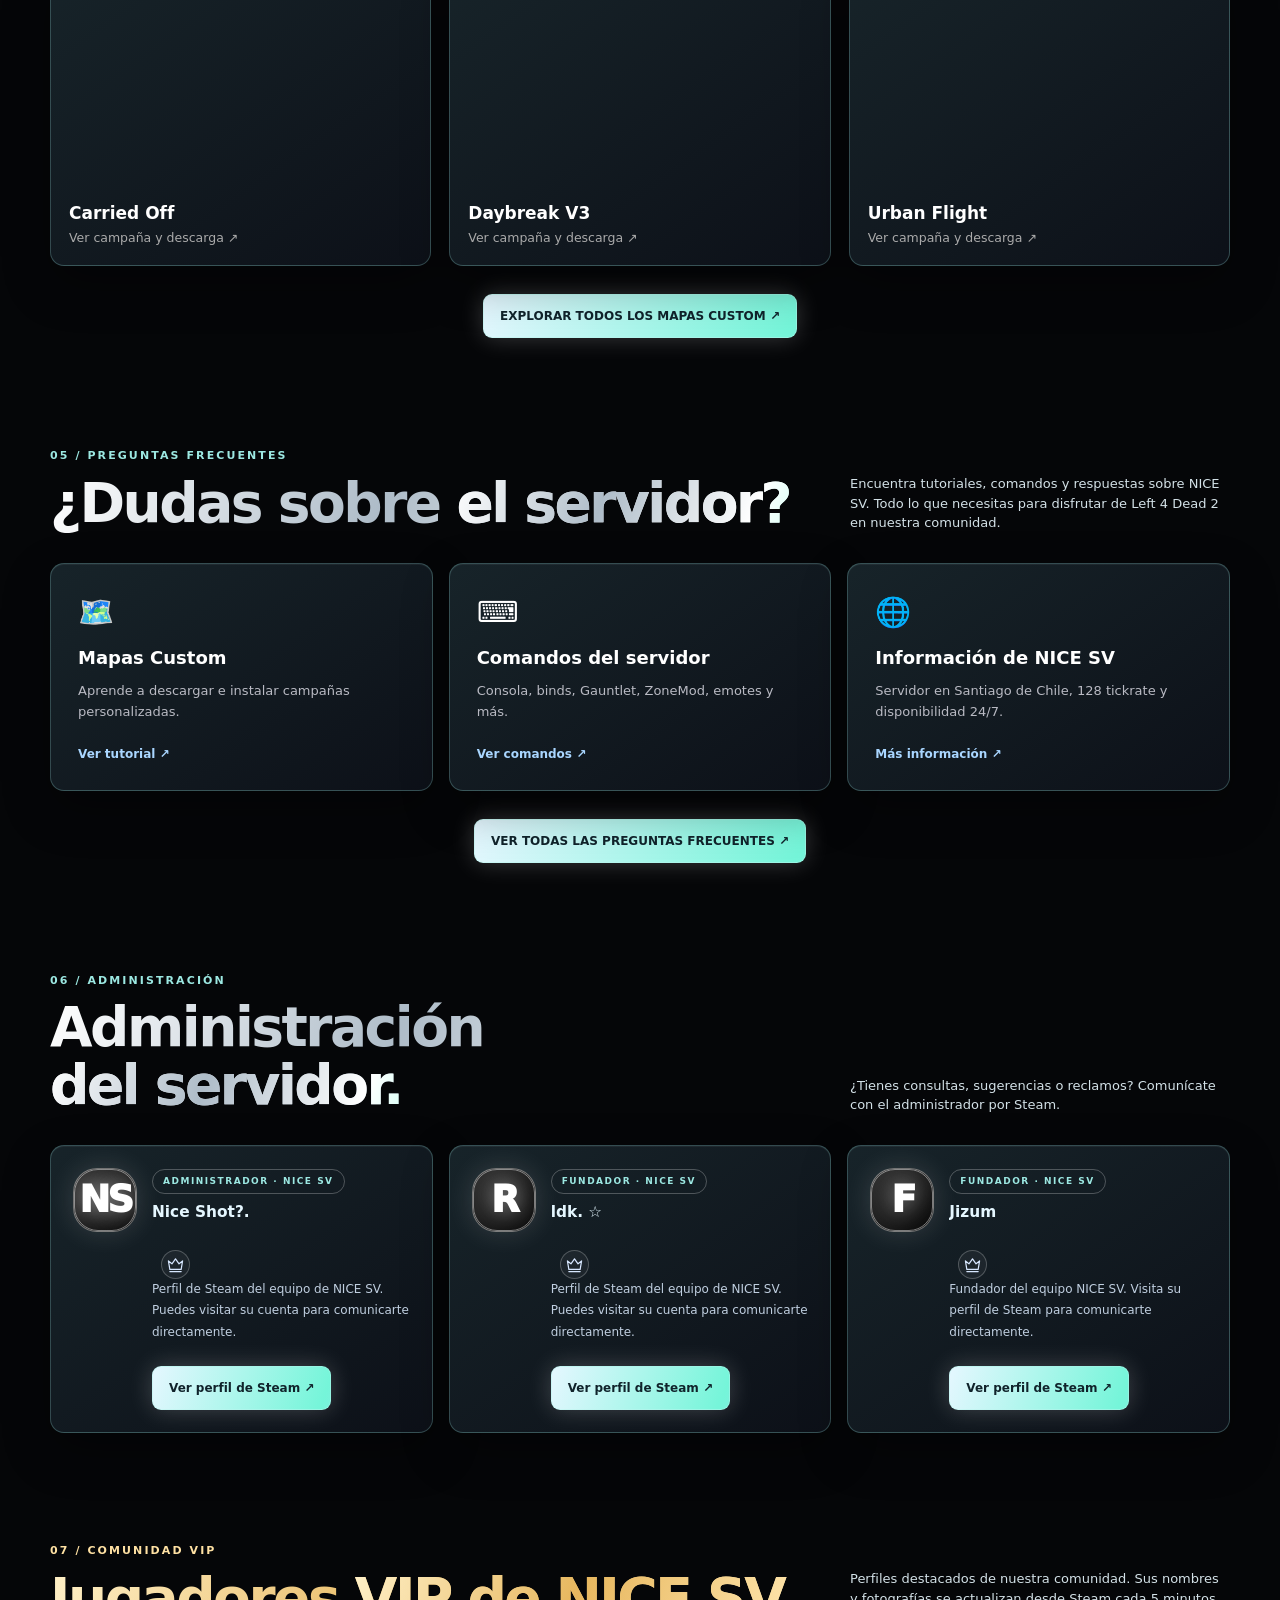
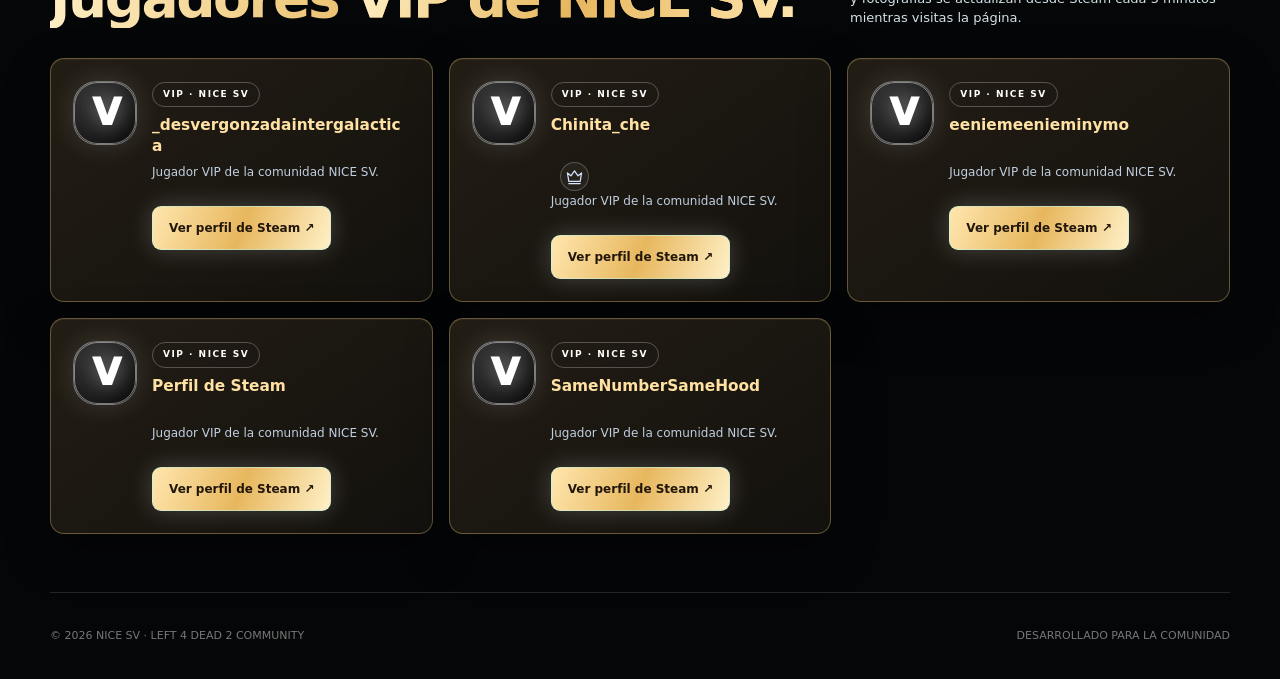
==== commit 7c31b296: "Unify NICE SV cinematic visual design: index.html" ====
--- a/static/index.html
+++ b/static/index.html
@@ -358,6 +358,27 @@
 @media(max-width:600px){.hero.ns-cinematic{min-height:560px}.ns-cinematic h1{font-size:clamp(76px,22vw,120px)}.ns-cinematic .ns-caption{font-size:8px;letter-spacing:.06em}.ns-cinematic .eyebrow{font-size:9px;letter-spacing:.1em}}
 @media(prefers-reduced-motion:reduce){.ns-cinematic *{animation:none!important;transition:none!important}.ns-cinematic .ns-content{transform:none!important}.ns-cinematic .ns-dust{display:none}}
 </style>
+<style id="ns-unified-design">
+/* NICE SV — shared cinematic visual system; no functional changes */
+:root{--ns-edge:rgba(230,240,255,.19);--ns-surface:rgba(12,15,20,.88);--ns-light:#e7edf4}
+body{font-family:Inter,"Segoe UI",system-ui,sans-serif!important}
+nav.nav,header.nav,body>nav{background:rgba(8,10,14,.91)!important;border-bottom:1px solid var(--ns-edge)!important;backdrop-filter:blur(18px);box-shadow:0 10px 40px #0004}
+.nav a,.navlinks a,.links a,body>nav a{transition:color .2s,background .2s,text-shadow .2s}
+.nav a:hover,body>nav a:hover{color:#fff!important;text-shadow:0 0 14px #ffffff66}
+.section-head h2,.heading h2,main>header h1{letter-spacing:-.045em}
+.panel,.eco-card,.feature,.custom-preview-card,.faq-home-card,.plan,.vip-member,.benefit,.command-card,.faq-hero-card,.showcase{border:1px solid var(--ns-edge)!important;box-shadow:0 18px 48px #0005,inset 0 1px 0 #ffffff0d!important;border-radius:14px!important}
+.panel,.feature,.faq-home-card,.plan,.vip-member,.benefit,.command-card{background:linear-gradient(145deg,#20252de8,#0b0e14ed)!important}
+.stat{border:1px solid var(--ns-edge)!important;background:linear-gradient(135deg,#ffffff0b,#0003)!important;border-radius:10px!important}
+.section-tag,.sectiontag,.eyebrow{letter-spacing:.19em}
+.btn,.button,.hero-btn,.navcta{transition:filter .2s,box-shadow .2s,border-color .2s}
+.btn:hover,.button:hover,.navcta:hover{box-shadow:0 0 24px #dcecff26}
+:where(a,button,input,select,summary):focus-visible{outline:2px solid #e7edf4;outline-offset:4px}
+@media(hover:hover) and (pointer:fine) and (prefers-reduced-motion:no-preference){
+.feature,.custom-preview-card,.faq-home-card,.plan,.vip-member,.benefit,.command-card{transition:transform .35s cubic-bezier(.2,.8,.2,1),border-color .3s,box-shadow .3s}
+.feature:hover,.custom-preview-card:hover,.faq-home-card:hover,.plan:hover,.vip-member:hover,.benefit:hover,.command-card:hover{transform:perspective(1000px) translateY(-5px) rotateX(2deg);border-color:#ffffff55!important;box-shadow:0 24px 55px #0008!important}
+}
+@media(prefers-reduced-motion:reduce){.feature,.custom-preview-card,.faq-home-card,.plan,.vip-member,.benefit,.command-card{transition:none!important}}
+</style>
 </head><body>
 <video class="hero-video" id="backgroundVideo" autoplay muted loop playsinline preload="metadata" aria-hidden="true"><source src="/media/nicesv-intro-con-sonido.mp4" type="video/mp4"></video><div class="video-audio-controls" role="group" aria-label="Volumen de la música del video"><button type="button" id="videoMute" aria-label="Activar sonido del video" title="Activar sonido">🔇 Activar sonido</button><button type="button" id="videoVolDown" aria-label="Bajar volumen" title="Bajar volumen">−</button><input type="range" id="videoVolume" min="0" max="100" value="35" step="5" aria-label="Volumen del video"><button type="button" id="videoVolUp" aria-label="Subir volumen" title="Subir volumen">+</button><span id="videoVolumeLabel" aria-live="polite">35%</span></div><div class="video-backdrop" aria-hidden="true"></div>
 <div class="contours" aria-hidden="true"><svg viewBox="0 0 1400 900" preserveAspectRatio="xMidYMid slice"><g id="waves"></g></svg><svg viewBox="0 0 1400 900" preserveAspectRatio="xMidYMid slice"><g id="waves2"></g></svg></div><div class="redglow"></div><div class="grain"></div>
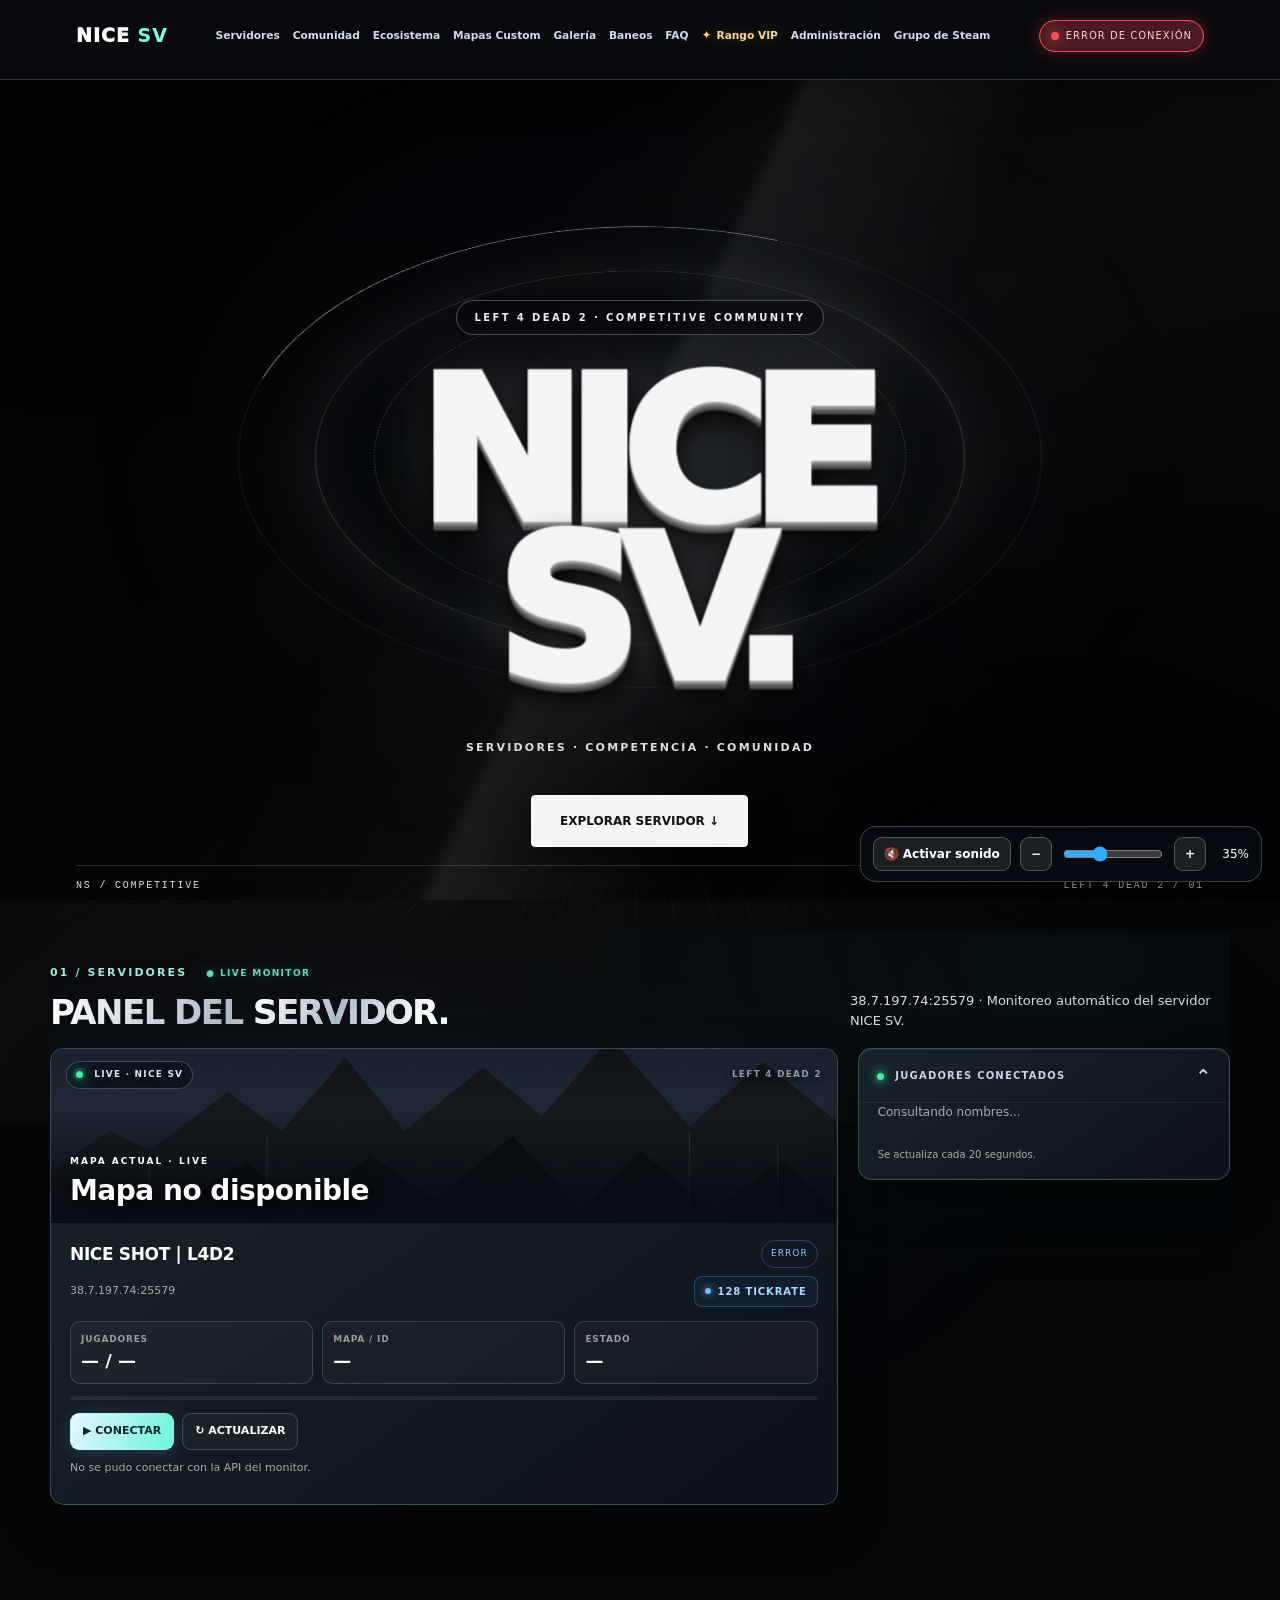
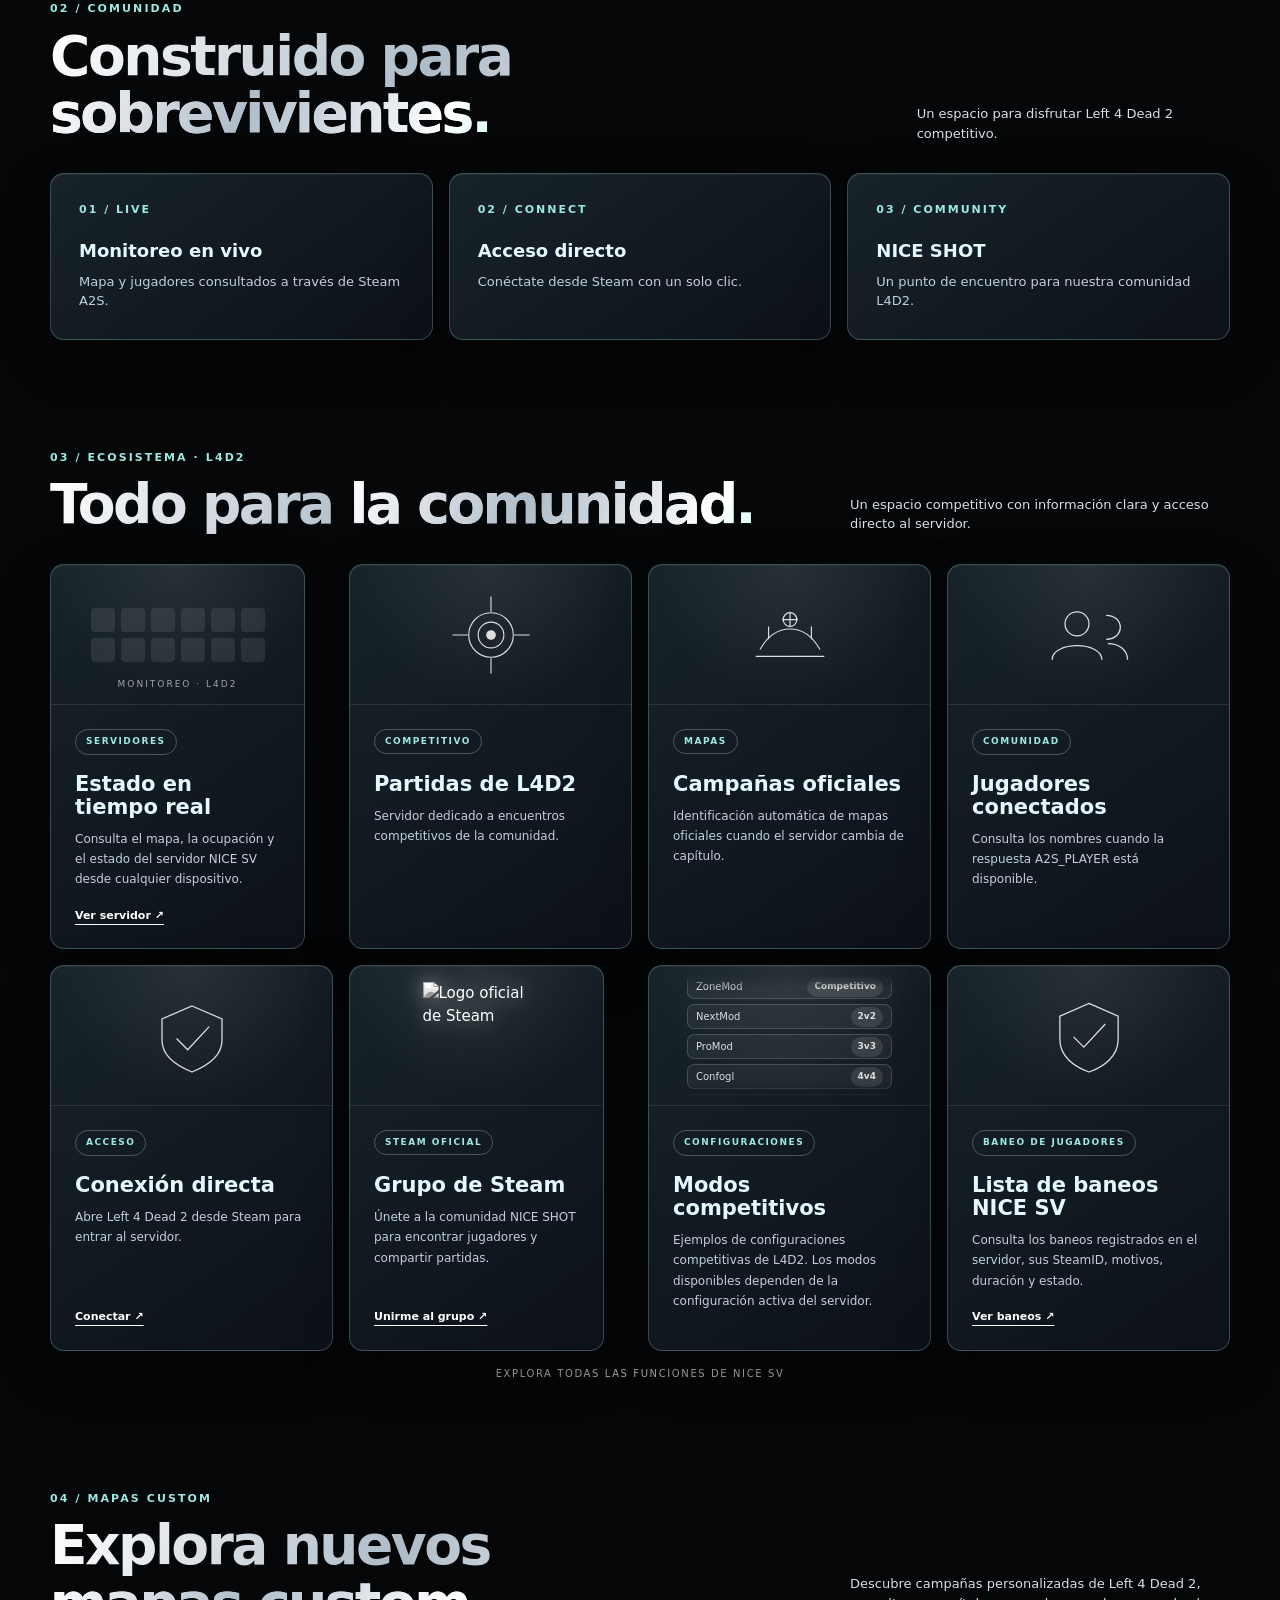
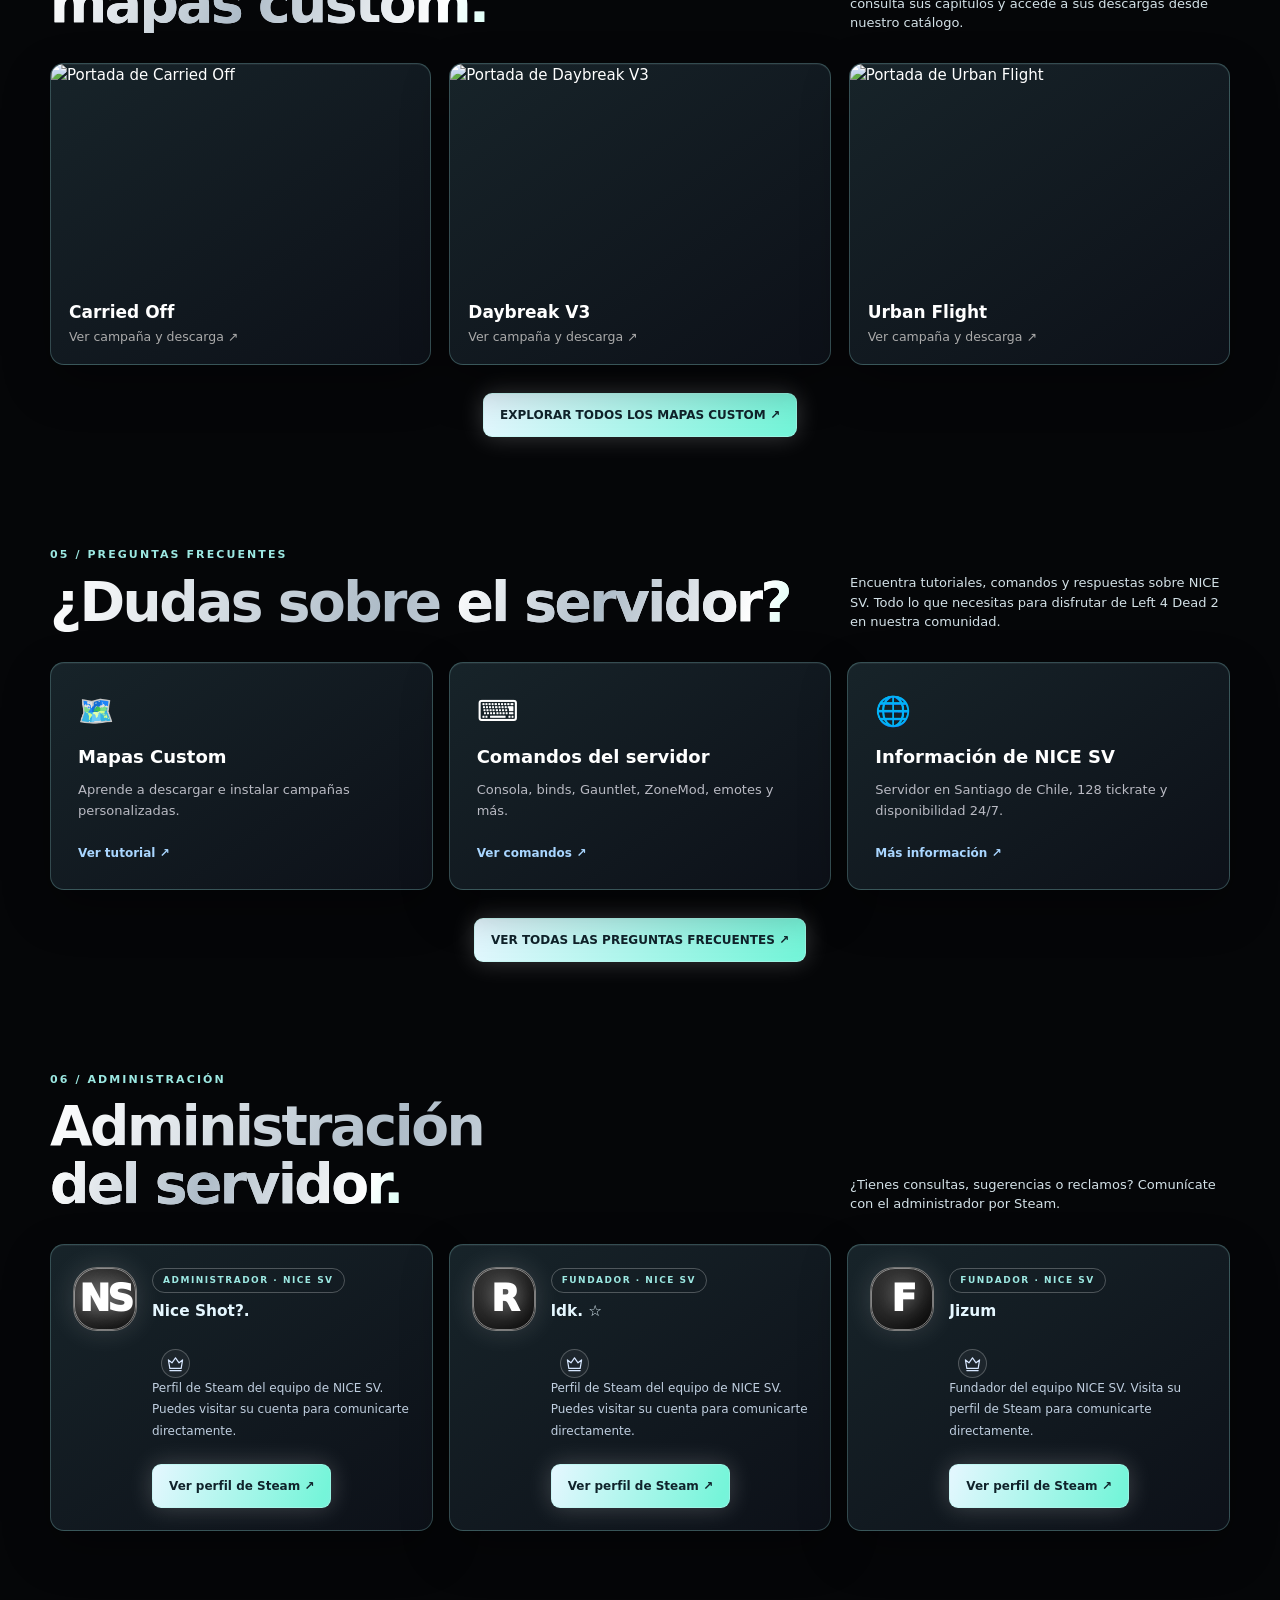
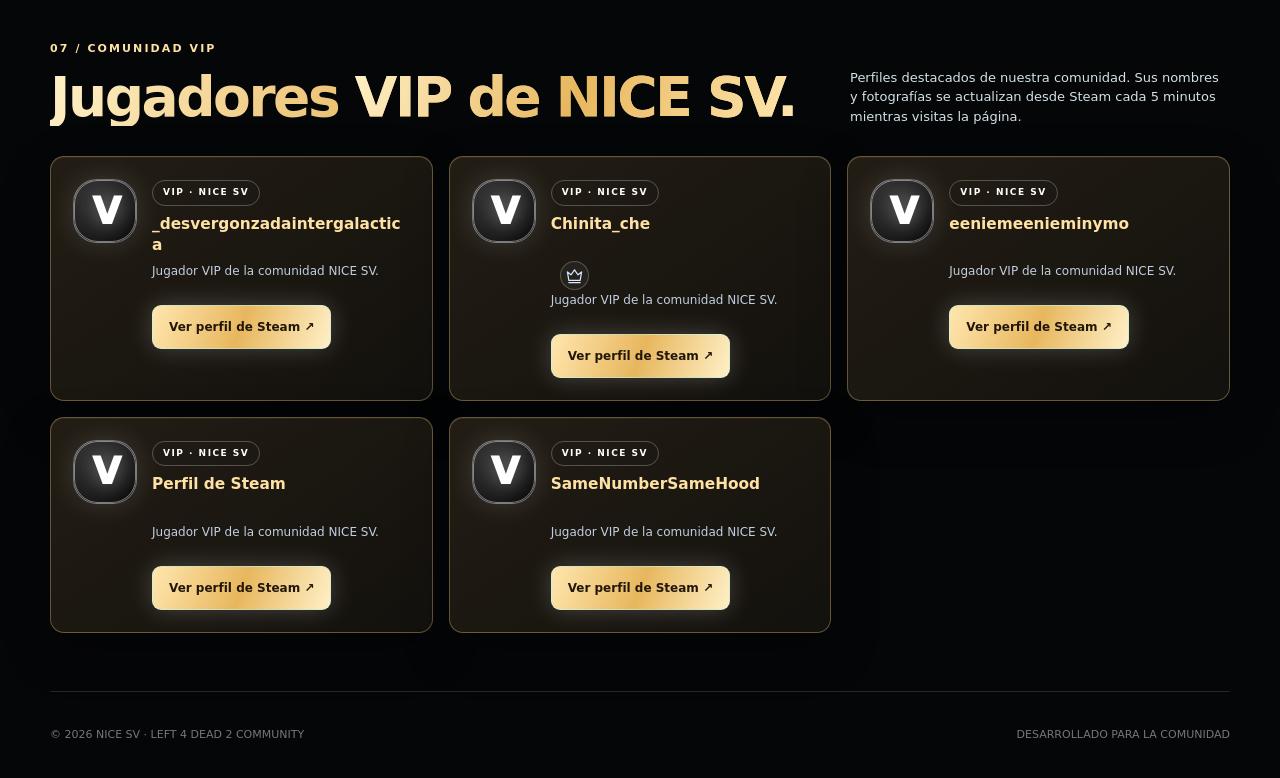
==== commit b206ca0f: "Integrate Liquid Motion without changing existing functionality" ====
--- a/static/index.html
+++ b/static/index.html
@@ -379,11 +379,15 @@
 }
 @media(prefers-reduced-motion:reduce){.feature,.custom-preview-card,.faq-home-card,.plan,.vip-member,.benefit,.command-card{transition:none!important}}
 </style>
-</head><body>
+<link rel="stylesheet" href="/ns-liquid.css">
+<script defer src="https://cdn.jsdelivr.net/npm/gsap@3.13.0/dist/gsap.min.js"></script>
+<script defer src="https://cdn.jsdelivr.net/npm/gsap@3.13.0/dist/ScrollTrigger.min.js"></script>
+<script defer src="/ns-liquid-motion.js"></script>
+</head><body class="ns-liquid">
 <video class="hero-video" id="backgroundVideo" autoplay muted loop playsinline preload="metadata" aria-hidden="true"><source src="/media/nicesv-intro-con-sonido.mp4" type="video/mp4"></video><div class="video-audio-controls" role="group" aria-label="Volumen de la música del video"><button type="button" id="videoMute" aria-label="Activar sonido del video" title="Activar sonido">🔇 Activar sonido</button><button type="button" id="videoVolDown" aria-label="Bajar volumen" title="Bajar volumen">−</button><input type="range" id="videoVolume" min="0" max="100" value="35" step="5" aria-label="Volumen del video"><button type="button" id="videoVolUp" aria-label="Subir volumen" title="Subir volumen">+</button><span id="videoVolumeLabel" aria-live="polite">35%</span></div><div class="video-backdrop" aria-hidden="true"></div>
 <div class="contours" aria-hidden="true"><svg viewBox="0 0 1400 900" preserveAspectRatio="xMidYMid slice"><g id="waves"></g></svg><svg viewBox="0 0 1400 900" preserveAspectRatio="xMidYMid slice"><g id="waves2"></g></svg></div><div class="redglow"></div><div class="grain"></div>
 <nav class="nav"><div class="shell nav-inner"><a class="logo" href="#">NICE <b>SV</b></a><div class="navlinks"><a href="#servidores">Servidores</a><a href="#comunidad">Comunidad</a><a href="#ecosistema">Ecosistema</a><a href="/custom-maps.html">Mapas Custom</a><a href="/galeria.html">Galería</a><a href="/bans.html">Baneos</a><a href="/faq.html">FAQ</a><a class="nav-vip-link" href="/vip.html">Rango VIP</a><a href="#administracion">Administración</a><a href="https://steamcommunity.com/groups/niceshotl4d2" target="_blank" rel="noopener noreferrer">Grupo de Steam</a></div><div class="navstatus checking" id="navstatus"><i class="light" id="light"></i><span id="topstatus">CONSULTANDO</span></div></div></nav>
-<main><section class="hero shell ns-cinematic"><div class="ns-stage" aria-hidden="true"><div class="ns-orbit"></div><div class="ns-floor"></div><canvas class="ns-dust"></canvas></div><div class="ns-content"><div class="eyebrow">LEFT 4 DEAD 2 · COMPETITIVE COMMUNITY</div><h1><span>NICE</span><span>SV.</span></h1><p>SERVIDORES · COMPETENCIA · COMUNIDAD</p><a href="#servidores" class="hero-btn">EXPLORAR SERVIDOR ↓</a></div><div class="ns-caption" aria-hidden="true"><span>NS / COMPETITIVE</span><span>LEFT 4 DEAD 2 / 01</span></div></section>
+<main><section class="hero shell ns-cinematic"><div class="ns-stage" aria-hidden="true"><div class="ns-orbit"></div><div class="ns-floor"></div><canvas class="ns-dust"></canvas></div><canvas id="ns-liquid-world" aria-hidden="true"></canvas><div class="ns-content"><div class="eyebrow">LEFT 4 DEAD 2 · COMPETITIVE COMMUNITY</div><h1><span>NICE</span><span>SV.</span></h1><p>SERVIDORES · COMPETENCIA · COMUNIDAD</p><a href="#servidores" class="hero-btn">EXPLORAR SERVIDOR ↓</a></div><div class="ns-caption" aria-hidden="true"><span>NS / COMPETITIVE</span><span>LEFT 4 DEAD 2 / 01</span></div></section>
 <section class="section shell" id="servidores"><div class="section-tag">01 / SERVIDORES <span class="monitor-tag">● LIVE MONITOR</span></div><div class="section-head"><h2>PANEL DEL <span>SERVIDOR.</span></h2><div class="section-desc">38.7.197.74:25579 · Monitoreo automático del servidor NICE SV.</div></div><div class="cards"><article class="panel"><div class="cover"><div class="cover-topline"><span><i class="monitor-pulse"></i> LIVE · NICE SV</span><span>LEFT 4 DEAD 2</span></div><img id="mapPhoto" alt="Imagen del mapa actual" decoding="async" style="position:absolute;inset:0;width:100%;height:100%;object-fit:cover;z-index:1;opacity:0;transition:opacity .7s" /><svg class="map-graphic" viewBox="0 0 800 350" preserveAspectRatio="xMidYMid slice" aria-hidden="true"><defs><linearGradient id="sky" x2="0" y2="1"><stop stop-color="#164c91"/><stop offset="1" stop-color="#131317"/></linearGradient></defs><rect width="800" height="350" fill="url(#sky)"/><path d="M0 210L60 170 100 190 180 130 235 170 300 95 360 170 440 105 500 155 570 75 650 165 725 100 800 160V350H0Z" fill="#1b1b20"/><path d="M0 265L80 235 130 245 200 200 250 255 325 195 390 240 470 175 540 250 600 190 675 250 745 200 800 250V350H0Z" fill="#08090c"/><path d="M0 335L400 260 800 335" stroke="#54bbff" stroke-width="2" fill="none" opacity=".4"/><g stroke="#8dd8ff" opacity=".3"><path d="M100 200V330M220 175V330M650 170V330M740 185V330"/></g></svg><div class="map-overlay"><small>MAPA ACTUAL · LIVE</small><h3 id="mapTitle">Consultando mapa...</h3></div></div><div class="panel-body"><div class="server-header"><h3 id="serverName">NICE SHOT | L4D2</h3><span class="status" id="status">CONSULTANDO</span></div><div class="server-subline"><span class="sub meta" id="address">38.7.197.74:25579</span><span class="tick-pill"><span class="tick-dot"></span>128 TICKRATE</span></div><div class="stats"><div class="stat"><label>JUGADORES</label><strong id="count">— / —</strong></div><div class="stat"><label>MAPA / ID</label><strong id="mapId">—</strong></div><div class="stat"><label>ESTADO</label><strong id="state">—</strong></div></div><div class="progress"><div id="fill"></div></div><div class="buttons"><a class="btn primary" href="steam://connect/38.7.197.74:25579">▶ CONECTAR</a><button class="btn" id="refresh">↻ ACTUALIZAR</button></div><p class="sub" id="message" aria-live="polite" style="margin-top:18px">Consultando datos...</p></div></article><aside class="panel player-panel"><details class="player-details" open><summary><span><i class="monitor-pulse"></i> JUGADORES CONECTADOS</span><span class="player-chevron" aria-hidden="true">⌄</span></summary><div class="panel-body"><div id="players" class="empty">Consultando nombres...</div><p class="sub refresh-note" id="updated">Se actualiza cada 20 segundos.</p></div></details></aside></div></section>
 <section class="section shell" id="comunidad"><div class="section-tag">02 / COMUNIDAD</div><div class="section-head"><h2>Construido para <span>sobrevivientes.</span></h2><div class="section-desc">Un espacio para disfrutar Left 4 Dead 2 competitivo.</div></div><div class="feature-grid"><div class="feature"><div class="num">01 / LIVE</div><h3>Monitoreo en vivo</h3><p>Mapa y jugadores consultados a través de Steam A2S.</p></div><div class="feature"><div class="num">02 / CONNECT</div><h3>Acceso directo</h3><p>Conéctate desde Steam con un solo clic.</p></div><div class="feature"><div class="num">03 / COMMUNITY</div><h3>NICE SHOT</h3><p>Un punto de encuentro para nuestra comunidad L4D2.</p></div></div></section><section class="section shell" id="ecosistema"><div class="section-tag">03 / ECOSISTEMA · L4D2</div><div class="section-head"><h2>Todo para <span>la comunidad.</span></h2><div class="section-desc">Un espacio competitivo con información clara y acceso directo al servidor.</div></div>
 <div class="eco-marquee" aria-label="Características de NICE SV"><div class="ecosystem" id="ecoTrack">
@@ -523,4 +527,5 @@
 if(matchMedia('(pointer:fine)').matches){h.addEventListener('pointermove',e=>{const b=h.getBoundingClientRect();h.style.setProperty('--ry',((e.clientX-b.left)/b.width-.5)*12+'deg');h.style.setProperty('--rx',(.5-(e.clientY-b.top)/b.height)*8+'deg')});h.addEventListener('pointerleave',()=>{h.style.setProperty('--rx','0deg');h.style.setProperty('--ry','0deg')})}
 const c=h.querySelector('canvas'),ctx=c.getContext('2d');if(!ctx)return;let w=0,hh=0,raf=0,visible=false,last=0;const dots=Array.from({length:48},()=>({x:Math.random(),y:Math.random(),r:.4+Math.random()*1.4,v:.008+Math.random()*.018,a:.15+Math.random()*.5}));function size(){w=h.clientWidth;hh=h.clientHeight;const d=Math.min(devicePixelRatio||1,1.5);c.width=Math.round(w*d);c.height=Math.round(hh*d);ctx.setTransform(d,0,0,d,0,0)}size();window.addEventListener('resize',size,{passive:true});function draw(t){raf=0;if(!visible||document.hidden)return;const dt=last?Math.min((t-last)/1000,.05):0;last=t;ctx.clearRect(0,0,w,hh);for(const p of dots){p.y=(p.y+1-p.v*dt)%1;ctx.fillStyle='rgba(235,245,255,'+p.a+')';ctx.beginPath();ctx.arc(p.x*w,p.y*hh,p.r,0,Math.PI*2);ctx.fill()}raf=requestAnimationFrame(draw)}function sync(){if(visible&&!document.hidden&&!raf){last=0;raf=requestAnimationFrame(draw)}else if((!visible||document.hidden)&&raf){cancelAnimationFrame(raf);raf=0}}if('IntersectionObserver'in window){new IntersectionObserver(e=>{visible=e[0].isIntersecting;sync()}).observe(h)}else{visible=true;sync()}document.addEventListener('visibilitychange',sync)})();
 </script>
+<script type="module" src="/ns-liquid.js"></script>
 </body></html>
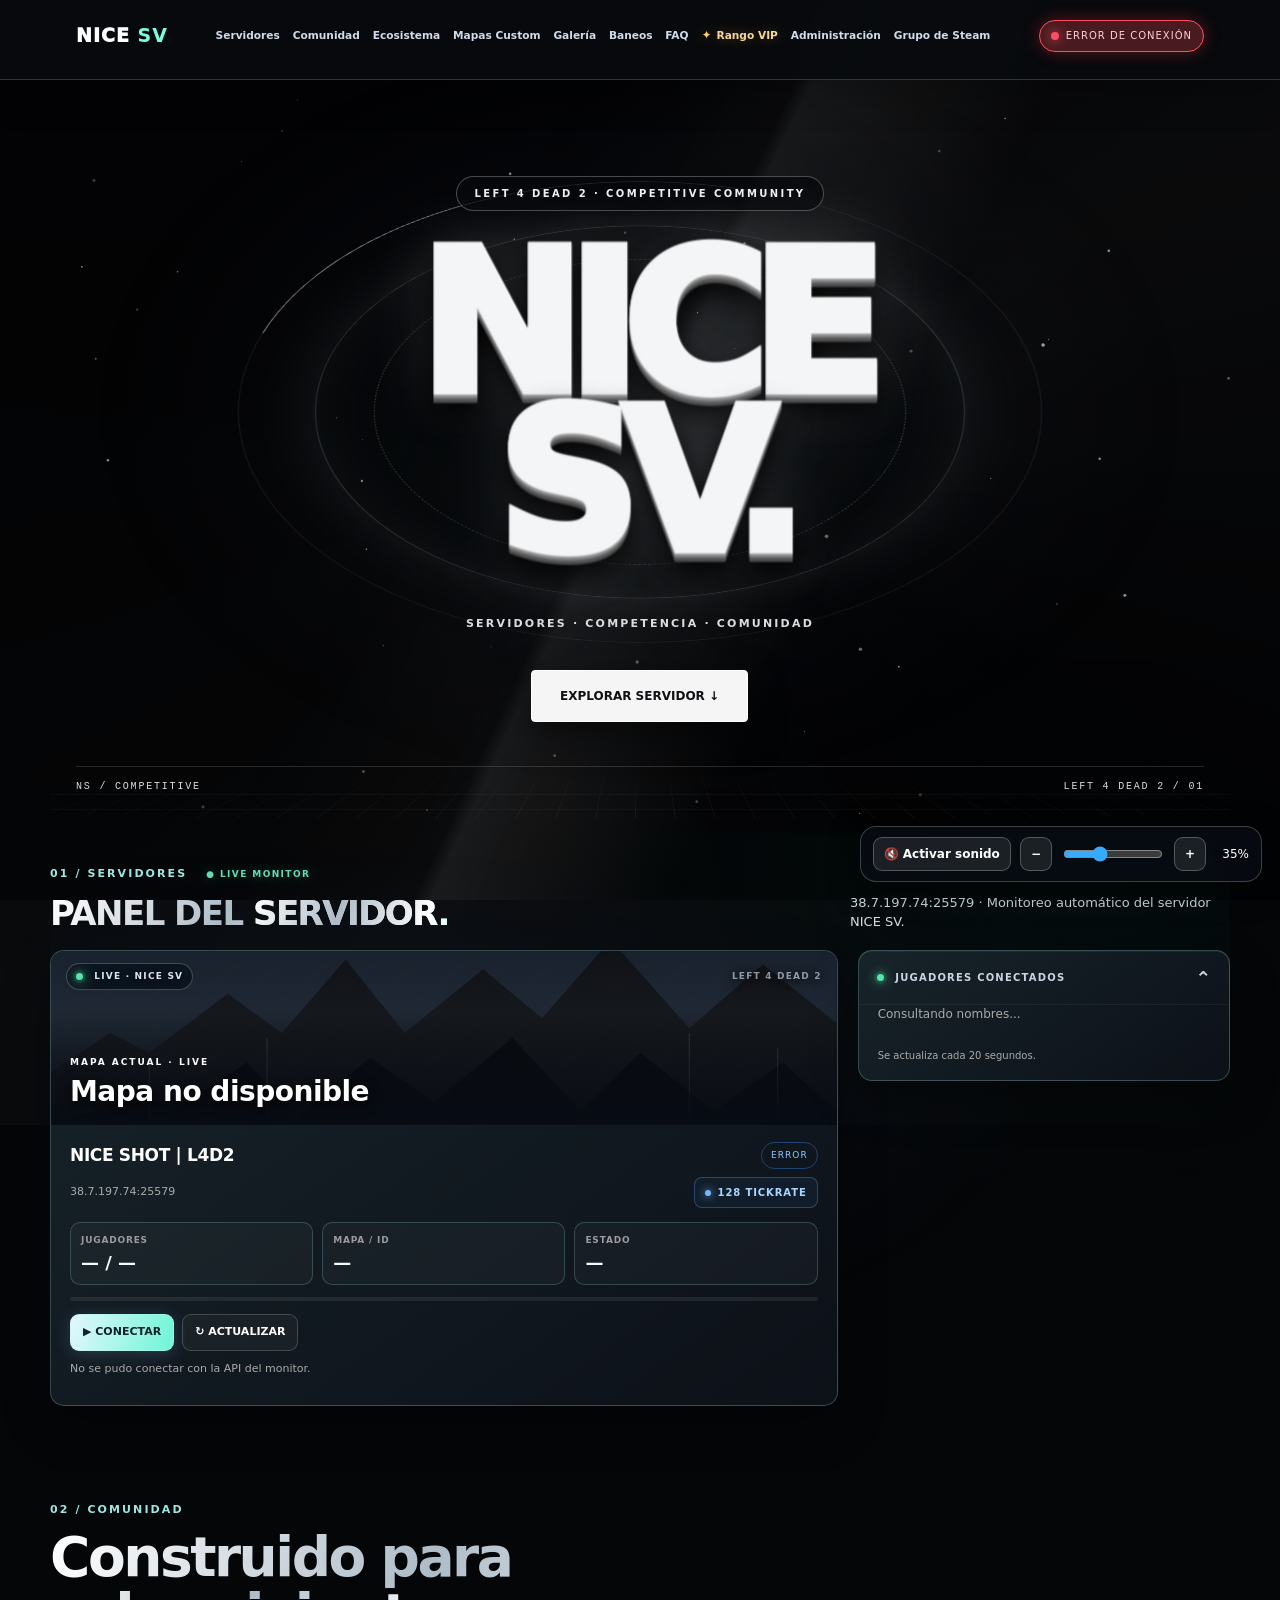
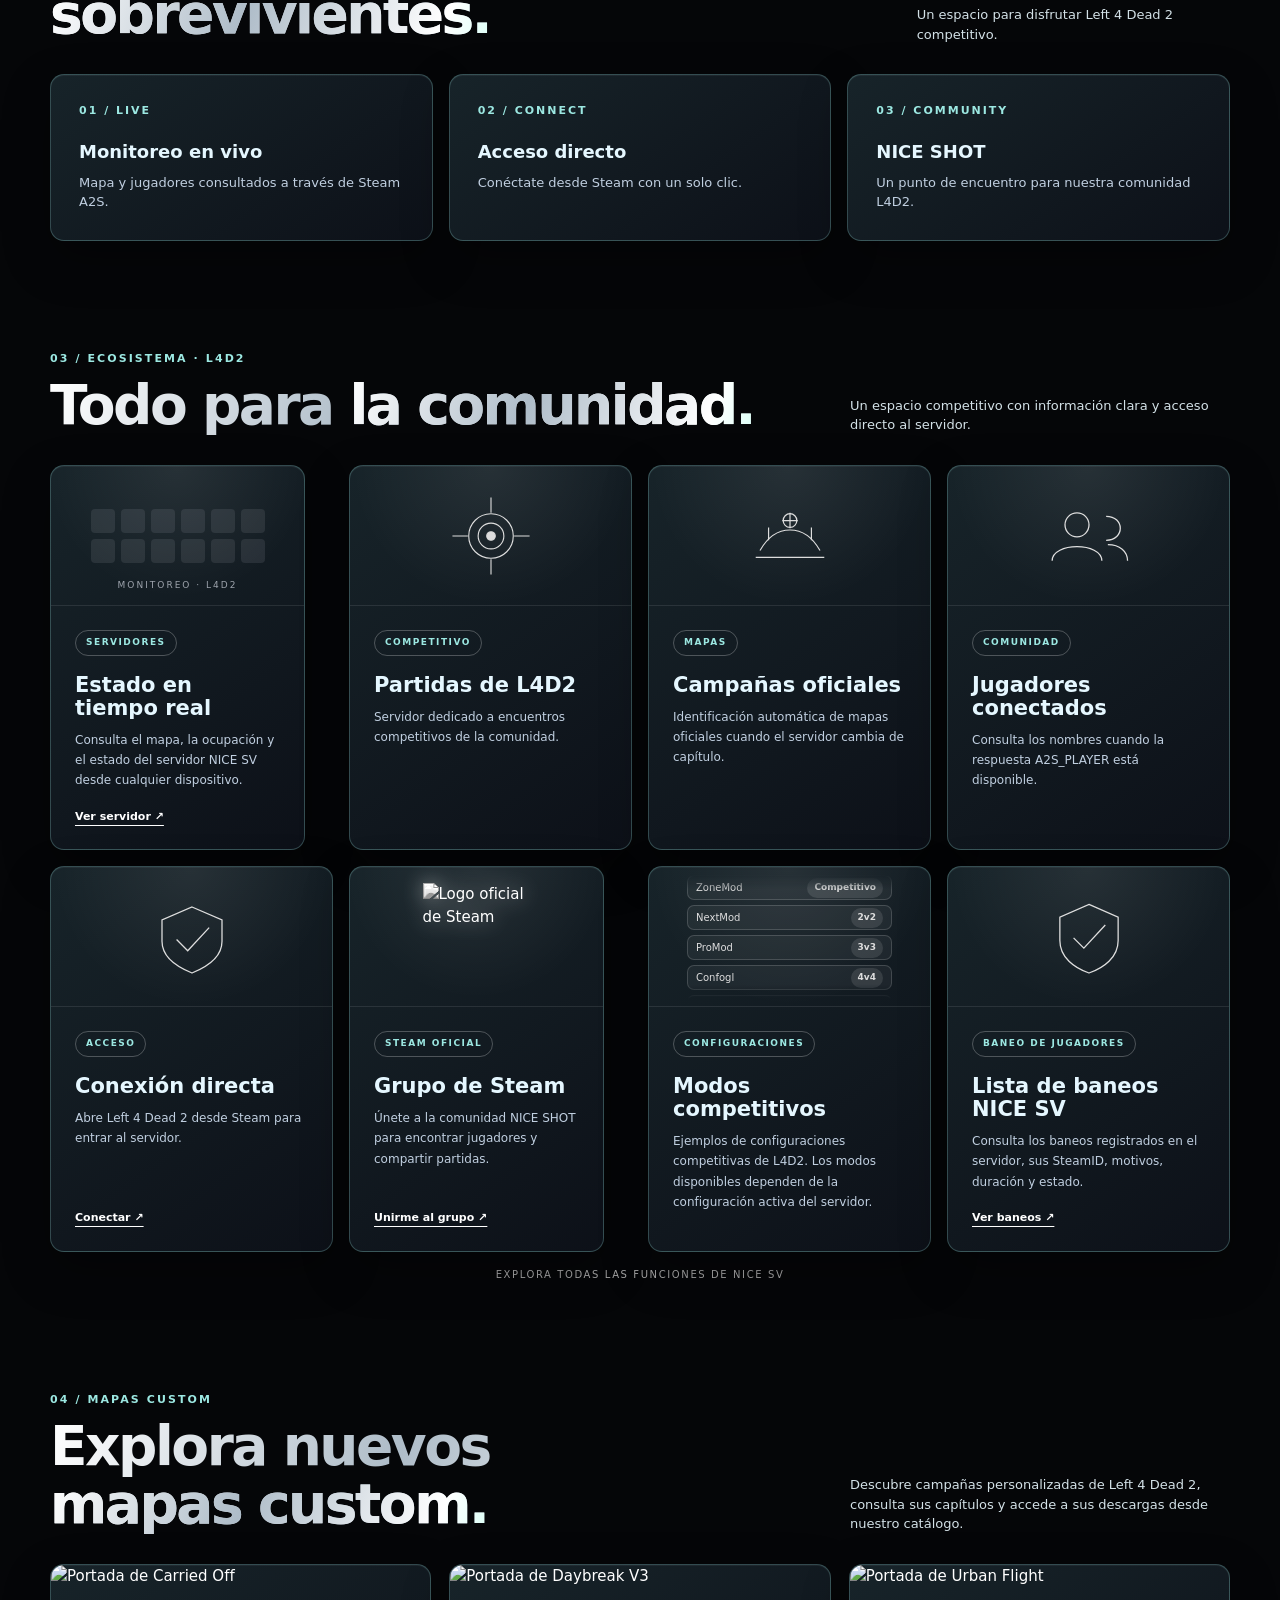
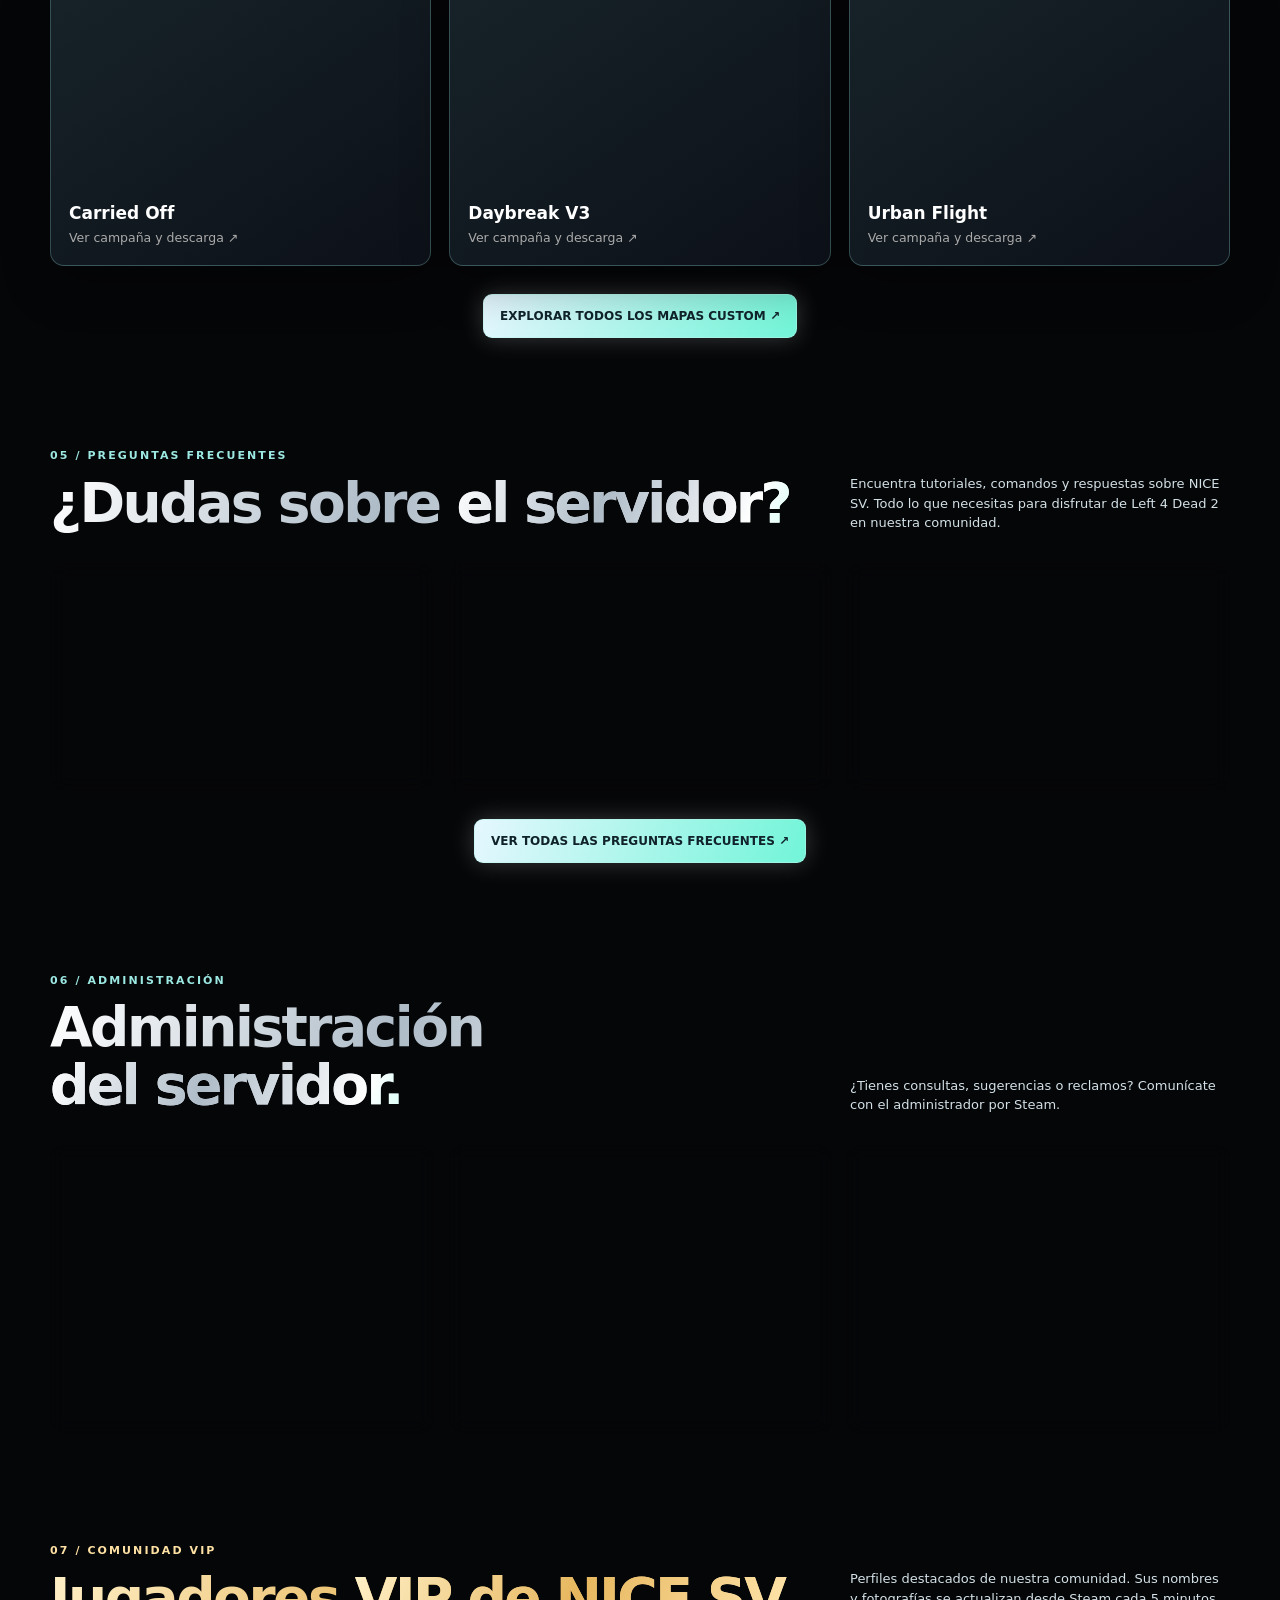
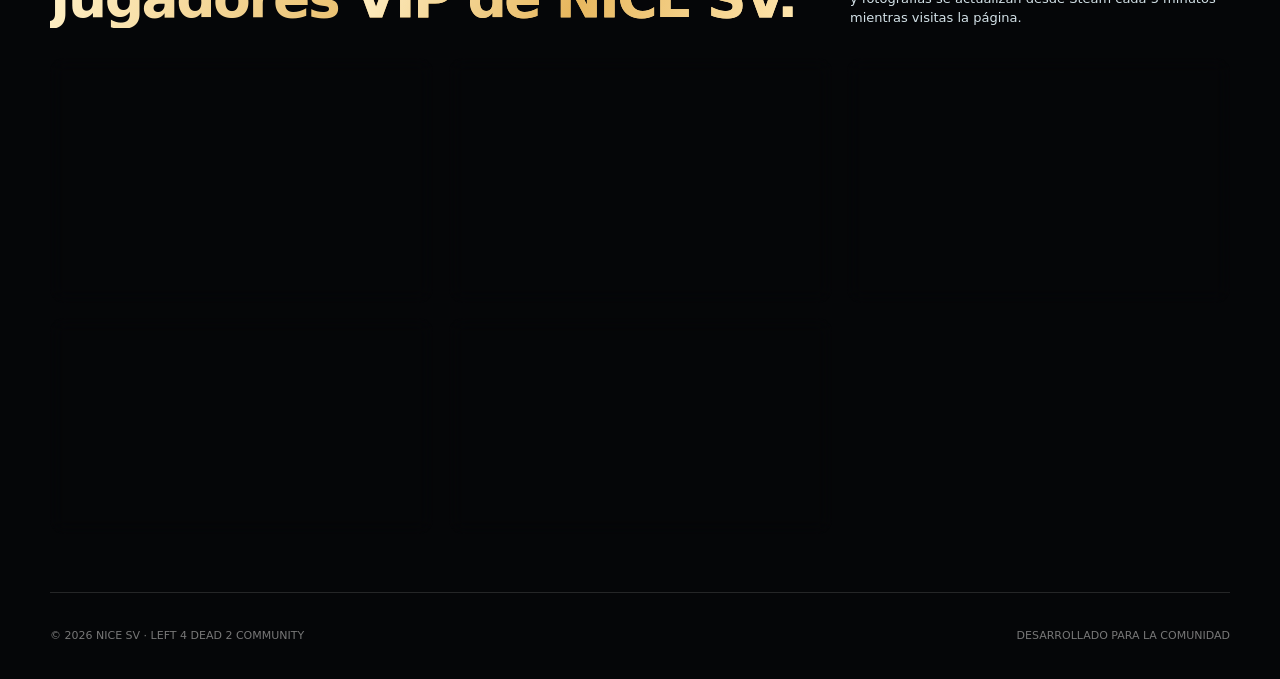
==== commit 824cade2: "Match displayed player count and occupancy to available player list" ====
--- a/static/index.html
+++ b/static/index.html
@@ -379,15 +379,11 @@
 }
 @media(prefers-reduced-motion:reduce){.feature,.custom-preview-card,.faq-home-card,.plan,.vip-member,.benefit,.command-card{transition:none!important}}
 </style>
-<link rel="stylesheet" href="/ns-liquid.css">
-<script defer src="https://cdn.jsdelivr.net/npm/gsap@3.13.0/dist/gsap.min.js"></script>
-<script defer src="https://cdn.jsdelivr.net/npm/gsap@3.13.0/dist/ScrollTrigger.min.js"></script>
-<script defer src="/ns-liquid-motion.js"></script>
-</head><body class="ns-liquid">
+</head><body>
 <video class="hero-video" id="backgroundVideo" autoplay muted loop playsinline preload="metadata" aria-hidden="true"><source src="/media/nicesv-intro-con-sonido.mp4" type="video/mp4"></video><div class="video-audio-controls" role="group" aria-label="Volumen de la música del video"><button type="button" id="videoMute" aria-label="Activar sonido del video" title="Activar sonido">🔇 Activar sonido</button><button type="button" id="videoVolDown" aria-label="Bajar volumen" title="Bajar volumen">−</button><input type="range" id="videoVolume" min="0" max="100" value="35" step="5" aria-label="Volumen del video"><button type="button" id="videoVolUp" aria-label="Subir volumen" title="Subir volumen">+</button><span id="videoVolumeLabel" aria-live="polite">35%</span></div><div class="video-backdrop" aria-hidden="true"></div>
 <div class="contours" aria-hidden="true"><svg viewBox="0 0 1400 900" preserveAspectRatio="xMidYMid slice"><g id="waves"></g></svg><svg viewBox="0 0 1400 900" preserveAspectRatio="xMidYMid slice"><g id="waves2"></g></svg></div><div class="redglow"></div><div class="grain"></div>
 <nav class="nav"><div class="shell nav-inner"><a class="logo" href="#">NICE <b>SV</b></a><div class="navlinks"><a href="#servidores">Servidores</a><a href="#comunidad">Comunidad</a><a href="#ecosistema">Ecosistema</a><a href="/custom-maps.html">Mapas Custom</a><a href="/galeria.html">Galería</a><a href="/bans.html">Baneos</a><a href="/faq.html">FAQ</a><a class="nav-vip-link" href="/vip.html">Rango VIP</a><a href="#administracion">Administración</a><a href="https://steamcommunity.com/groups/niceshotl4d2" target="_blank" rel="noopener noreferrer">Grupo de Steam</a></div><div class="navstatus checking" id="navstatus"><i class="light" id="light"></i><span id="topstatus">CONSULTANDO</span></div></div></nav>
-<main><section class="hero shell ns-cinematic"><div class="ns-stage" aria-hidden="true"><div class="ns-orbit"></div><div class="ns-floor"></div><canvas class="ns-dust"></canvas></div><canvas id="ns-liquid-world" aria-hidden="true"></canvas><div class="ns-content"><div class="eyebrow">LEFT 4 DEAD 2 · COMPETITIVE COMMUNITY</div><h1><span>NICE</span><span>SV.</span></h1><p>SERVIDORES · COMPETENCIA · COMUNIDAD</p><a href="#servidores" class="hero-btn">EXPLORAR SERVIDOR ↓</a></div><div class="ns-caption" aria-hidden="true"><span>NS / COMPETITIVE</span><span>LEFT 4 DEAD 2 / 01</span></div></section>
+<main><section class="hero shell ns-cinematic"><div class="ns-stage" aria-hidden="true"><div class="ns-orbit"></div><div class="ns-floor"></div><canvas class="ns-dust"></canvas></div><div class="ns-content"><div class="eyebrow">LEFT 4 DEAD 2 · COMPETITIVE COMMUNITY</div><h1><span>NICE</span><span>SV.</span></h1><p>SERVIDORES · COMPETENCIA · COMUNIDAD</p><a href="#servidores" class="hero-btn">EXPLORAR SERVIDOR ↓</a></div><div class="ns-caption" aria-hidden="true"><span>NS / COMPETITIVE</span><span>LEFT 4 DEAD 2 / 01</span></div></section>
 <section class="section shell" id="servidores"><div class="section-tag">01 / SERVIDORES <span class="monitor-tag">● LIVE MONITOR</span></div><div class="section-head"><h2>PANEL DEL <span>SERVIDOR.</span></h2><div class="section-desc">38.7.197.74:25579 · Monitoreo automático del servidor NICE SV.</div></div><div class="cards"><article class="panel"><div class="cover"><div class="cover-topline"><span><i class="monitor-pulse"></i> LIVE · NICE SV</span><span>LEFT 4 DEAD 2</span></div><img id="mapPhoto" alt="Imagen del mapa actual" decoding="async" style="position:absolute;inset:0;width:100%;height:100%;object-fit:cover;z-index:1;opacity:0;transition:opacity .7s" /><svg class="map-graphic" viewBox="0 0 800 350" preserveAspectRatio="xMidYMid slice" aria-hidden="true"><defs><linearGradient id="sky" x2="0" y2="1"><stop stop-color="#164c91"/><stop offset="1" stop-color="#131317"/></linearGradient></defs><rect width="800" height="350" fill="url(#sky)"/><path d="M0 210L60 170 100 190 180 130 235 170 300 95 360 170 440 105 500 155 570 75 650 165 725 100 800 160V350H0Z" fill="#1b1b20"/><path d="M0 265L80 235 130 245 200 200 250 255 325 195 390 240 470 175 540 250 600 190 675 250 745 200 800 250V350H0Z" fill="#08090c"/><path d="M0 335L400 260 800 335" stroke="#54bbff" stroke-width="2" fill="none" opacity=".4"/><g stroke="#8dd8ff" opacity=".3"><path d="M100 200V330M220 175V330M650 170V330M740 185V330"/></g></svg><div class="map-overlay"><small>MAPA ACTUAL · LIVE</small><h3 id="mapTitle">Consultando mapa...</h3></div></div><div class="panel-body"><div class="server-header"><h3 id="serverName">NICE SHOT | L4D2</h3><span class="status" id="status">CONSULTANDO</span></div><div class="server-subline"><span class="sub meta" id="address">38.7.197.74:25579</span><span class="tick-pill"><span class="tick-dot"></span>128 TICKRATE</span></div><div class="stats"><div class="stat"><label>JUGADORES</label><strong id="count">— / —</strong></div><div class="stat"><label>MAPA / ID</label><strong id="mapId">—</strong></div><div class="stat"><label>ESTADO</label><strong id="state">—</strong></div></div><div class="progress"><div id="fill"></div></div><div class="buttons"><a class="btn primary" href="steam://connect/38.7.197.74:25579">▶ CONECTAR</a><button class="btn" id="refresh">↻ ACTUALIZAR</button></div><p class="sub" id="message" aria-live="polite" style="margin-top:18px">Consultando datos...</p></div></article><aside class="panel player-panel"><details class="player-details" open><summary><span><i class="monitor-pulse"></i> JUGADORES CONECTADOS</span><span class="player-chevron" aria-hidden="true">⌄</span></summary><div class="panel-body"><div id="players" class="empty">Consultando nombres...</div><p class="sub refresh-note" id="updated">Se actualiza cada 20 segundos.</p></div></details></aside></div></section>
 <section class="section shell" id="comunidad"><div class="section-tag">02 / COMUNIDAD</div><div class="section-head"><h2>Construido para <span>sobrevivientes.</span></h2><div class="section-desc">Un espacio para disfrutar Left 4 Dead 2 competitivo.</div></div><div class="feature-grid"><div class="feature"><div class="num">01 / LIVE</div><h3>Monitoreo en vivo</h3><p>Mapa y jugadores consultados a través de Steam A2S.</p></div><div class="feature"><div class="num">02 / CONNECT</div><h3>Acceso directo</h3><p>Conéctate desde Steam con un solo clic.</p></div><div class="feature"><div class="num">03 / COMMUNITY</div><h3>NICE SHOT</h3><p>Un punto de encuentro para nuestra comunidad L4D2.</p></div></div></section><section class="section shell" id="ecosistema"><div class="section-tag">03 / ECOSISTEMA · L4D2</div><div class="section-head"><h2>Todo para <span>la comunidad.</span></h2><div class="section-desc">Un espacio competitivo con información clara y acceso directo al servidor.</div></div>
 <div class="eco-marquee" aria-label="Características de NICE SV"><div class="ecosystem" id="ecoTrack">
@@ -506,7 +502,7 @@
  img.onerror=()=>{if(lastMapImage===id)img.style.opacity='0'};
  img.src=url;
 }
-const names={c1:'Dead Center',c2:'Dark Carnival',c3:'Swamp Fever',c4:'Hard Rain',c5:'The Parish',c6:'The Passing',c7:'The Sacrifice',c8:'No Mercy',c9:'Crash Course',c10:'Death Toll',c11:'Dead Air',c12:'Blood Harvest',c13:'Cold Stream',c14:'The Last Stand'};const chapter={c1:['Hotel','Calles','Centro comercial','Atrio'],c2:['Autopista','Feria','Montaña rusa','Graneros','Concierto'],c3:['Pantanos','Choza','Barrio de chabolas','Plantación'],c4:['Ciudad industrial','Molino de azúcar','Escape del molino','Regreso a la ciudad','Escape'],c5:['Frente marítimo','Parque','Cementerio','Barrio francés','Puente'],c6:['Ribera','Subterráneo','Puerto'],c7:['Muelles','Barcaza','Puerto'],c8:['Apartamentos','Metro','Alcantarillas','Hospital','Azotea'],c9:['Callejones','Camión'],c10:['Autopista','Desagüe','Iglesia','Ciudad','Cobertizo'],c11:['Invernadero','Grúa','Obras','Terminal','Pista'],c12:['Bosque','Túnel','Puente','Estación','Granja'],c13:['Alpes','Río','Memorial','Arroyo'],c14:['Vertedero','Faro']};function mapName(id){if(!id)return 'Mapa no disponible';let m=/^(c\d+)m(\d+)_/.exec(id);if(!m)return id.replace(/_/g,' ');let n=Number(m[2])-1;return (names[m[1]]||id)+' · '+((chapter[m[1]]||[])[n]||'Capítulo '+m[2])}function text(id,value){$(id).textContent=value}async function update(){try{const r=await fetch('/api/status',{cache:'no-store'});if(!r.ok)throw Error('Error HTTP');const d=await r.json();let online=!!d.online;let status=$('status');status.className='status '+(online?'live':'down');text('status',online?'● DISPONIBLE':'● SIN RESPUESTA');text('topstatus',online?'SERVIDOR DISPONIBLE':'SERVIDOR APAGADO / SIN RESPUESTA');$('navstatus').className='navstatus '+(online?'online':'offline');text('state',online?'ONLINE':'OFFLINE');text('serverName',d.name||'NICE SHOT | L4D2');text('address',d.address||'38.7.197.74:25579');text('count',online?d.players+' / '+d.max_players:'— / —');text('mapId',online?(d.map||'—'):'—');text('mapTitle',online?mapName(d.map):'Mapa no disponible');setMapImage(online?d.map:'');$('fill').style.width=online&&d.max_players?Math.min(100,100*d.players/d.max_players)+'%':'0%';text('message',online?'Información recibida desde el servidor mediante A2S.':d.error||'Sin respuesta de consulta UDP.');let box=$('players');box.replaceChildren();if(!online||!d.player_list_available||!d.player_list.length){box.className='empty';box.textContent=!online?'La consulta del servidor no respondió.':!d.player_list_available?'El servidor no entregó nombres mediante A2S_PLAYER.':'No hay nombres de jugadores disponibles.'}else{box.className='';for(const p of d.player_list){const row=document.createElement('div');row.className='player';const n=document.createElement('span');n.textContent=p.name;const t=document.createElement('small');t.textContent=Math.floor(p.seconds/60)+' min';row.append(n,t);box.appendChild(row)}}text('updated','Última consulta: '+new Date().toLocaleTimeString('es-CL')+' · Actualización cada 20 s')}catch(e){text('topstatus','ERROR DE CONEXIÓN');$('navstatus').className='navstatus offline';text('message','No se pudo conectar con la API del monitor.');text('status','ERROR');$('status').className='status down';text('mapTitle','Mapa no disponible')}}$('refresh').addEventListener('click',update);update();setInterval(update,20000);
+const names={c1:'Dead Center',c2:'Dark Carnival',c3:'Swamp Fever',c4:'Hard Rain',c5:'The Parish',c6:'The Passing',c7:'The Sacrifice',c8:'No Mercy',c9:'Crash Course',c10:'Death Toll',c11:'Dead Air',c12:'Blood Harvest',c13:'Cold Stream',c14:'The Last Stand'};const chapter={c1:['Hotel','Calles','Centro comercial','Atrio'],c2:['Autopista','Feria','Montaña rusa','Graneros','Concierto'],c3:['Pantanos','Choza','Barrio de chabolas','Plantación'],c4:['Ciudad industrial','Molino de azúcar','Escape del molino','Regreso a la ciudad','Escape'],c5:['Frente marítimo','Parque','Cementerio','Barrio francés','Puente'],c6:['Ribera','Subterráneo','Puerto'],c7:['Muelles','Barcaza','Puerto'],c8:['Apartamentos','Metro','Alcantarillas','Hospital','Azotea'],c9:['Callejones','Camión'],c10:['Autopista','Desagüe','Iglesia','Ciudad','Cobertizo'],c11:['Invernadero','Grúa','Obras','Terminal','Pista'],c12:['Bosque','Túnel','Puente','Estación','Granja'],c13:['Alpes','Río','Memorial','Arroyo'],c14:['Vertedero','Faro']};function mapName(id){if(!id)return 'Mapa no disponible';let m=/^(c\d+)m(\d+)_/.exec(id);if(!m)return id.replace(/_/g,' ');let n=Number(m[2])-1;return (names[m[1]]||id)+' · '+((chapter[m[1]]||[])[n]||'Capítulo '+m[2])}function text(id,value){$(id).textContent=value}async function update(){try{const r=await fetch('/api/status',{cache:'no-store'});if(!r.ok)throw Error('Error HTTP');const d=await r.json();let online=!!d.online;let status=$('status');status.className='status '+(online?'live':'down');text('status',online?'● DISPONIBLE':'● SIN RESPUESTA');text('topstatus',online?'SERVIDOR DISPONIBLE':'SERVIDOR APAGADO / SIN RESPUESTA');$('navstatus').className='navstatus '+(online?'online':'offline');text('state',online?'ONLINE':'OFFLINE');text('serverName',d.name||'NICE SHOT | L4D2');text('address',d.address||'38.7.197.74:25579');const displayedPlayers=d.player_list_available&&Array.isArray(d.player_list)?d.player_list.length:d.players;text('count',online?displayedPlayers+' / '+d.max_players:'— / —');text('mapId',online?(d.map||'—'):'—');text('mapTitle',online?mapName(d.map):'Mapa no disponible');setMapImage(online?d.map:'');$('fill').style.width=online&&d.max_players?Math.min(100,100*displayedPlayers/d.max_players)+'%':'0%';text('message',online?'Información recibida desde el servidor mediante A2S.':d.error||'Sin respuesta de consulta UDP.');let box=$('players');box.replaceChildren();if(!online||!d.player_list_available||!d.player_list.length){box.className='empty';box.textContent=!online?'La consulta del servidor no respondió.':!d.player_list_available?'El servidor no entregó nombres mediante A2S_PLAYER.':'No hay nombres de jugadores disponibles.'}else{box.className='';for(const p of d.player_list){const row=document.createElement('div');row.className='player';const n=document.createElement('span');n.textContent=p.name;const t=document.createElement('small');t.textContent=Math.floor(p.seconds/60)+' min';row.append(n,t);box.appendChild(row)}}text('updated','Última consulta: '+new Date().toLocaleTimeString('es-CL')+' · Actualización cada 20 s')}catch(e){text('topstatus','ERROR DE CONEXIÓN');$('navstatus').className='navstatus offline';text('message','No se pudo conectar con la API del monitor.');text('status','ERROR');$('status').className='status down';text('mapTitle','Mapa no disponible')}}$('refresh').addEventListener('click',update);update();setInterval(update,20000);
 </script><script>
 (function(){
  const video=document.getElementById('backgroundVideo');
@@ -527,5 +523,4 @@
 if(matchMedia('(pointer:fine)').matches){h.addEventListener('pointermove',e=>{const b=h.getBoundingClientRect();h.style.setProperty('--ry',((e.clientX-b.left)/b.width-.5)*12+'deg');h.style.setProperty('--rx',(.5-(e.clientY-b.top)/b.height)*8+'deg')});h.addEventListener('pointerleave',()=>{h.style.setProperty('--rx','0deg');h.style.setProperty('--ry','0deg')})}
 const c=h.querySelector('canvas'),ctx=c.getContext('2d');if(!ctx)return;let w=0,hh=0,raf=0,visible=false,last=0;const dots=Array.from({length:48},()=>({x:Math.random(),y:Math.random(),r:.4+Math.random()*1.4,v:.008+Math.random()*.018,a:.15+Math.random()*.5}));function size(){w=h.clientWidth;hh=h.clientHeight;const d=Math.min(devicePixelRatio||1,1.5);c.width=Math.round(w*d);c.height=Math.round(hh*d);ctx.setTransform(d,0,0,d,0,0)}size();window.addEventListener('resize',size,{passive:true});function draw(t){raf=0;if(!visible||document.hidden)return;const dt=last?Math.min((t-last)/1000,.05):0;last=t;ctx.clearRect(0,0,w,hh);for(const p of dots){p.y=(p.y+1-p.v*dt)%1;ctx.fillStyle='rgba(235,245,255,'+p.a+')';ctx.beginPath();ctx.arc(p.x*w,p.y*hh,p.r,0,Math.PI*2);ctx.fill()}raf=requestAnimationFrame(draw)}function sync(){if(visible&&!document.hidden&&!raf){last=0;raf=requestAnimationFrame(draw)}else if((!visible||document.hidden)&&raf){cancelAnimationFrame(raf);raf=0}}if('IntersectionObserver'in window){new IntersectionObserver(e=>{visible=e[0].isIntersecting;sync()}).observe(h)}else{visible=true;sync()}document.addEventListener('visibilitychange',sync)})();
 </script>
-<script type="module" src="/ns-liquid.js"></script>
 </body></html>
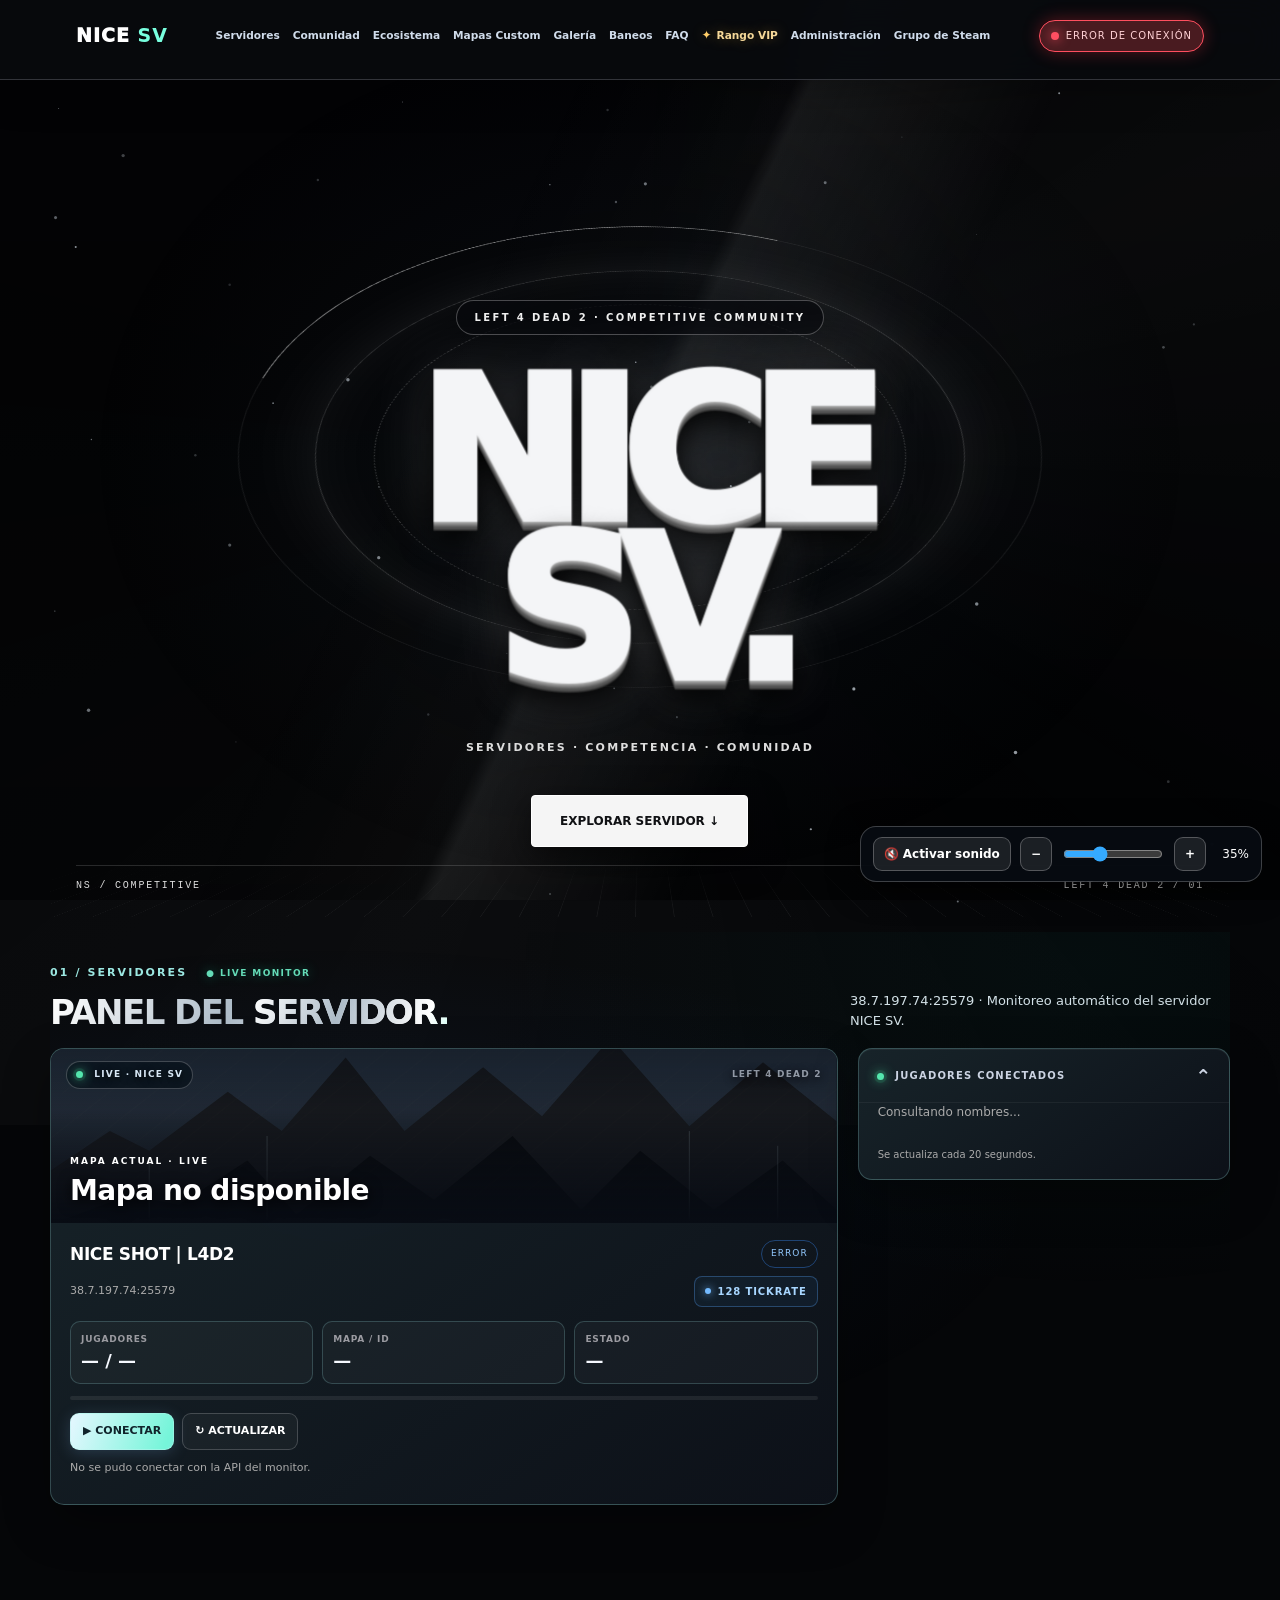
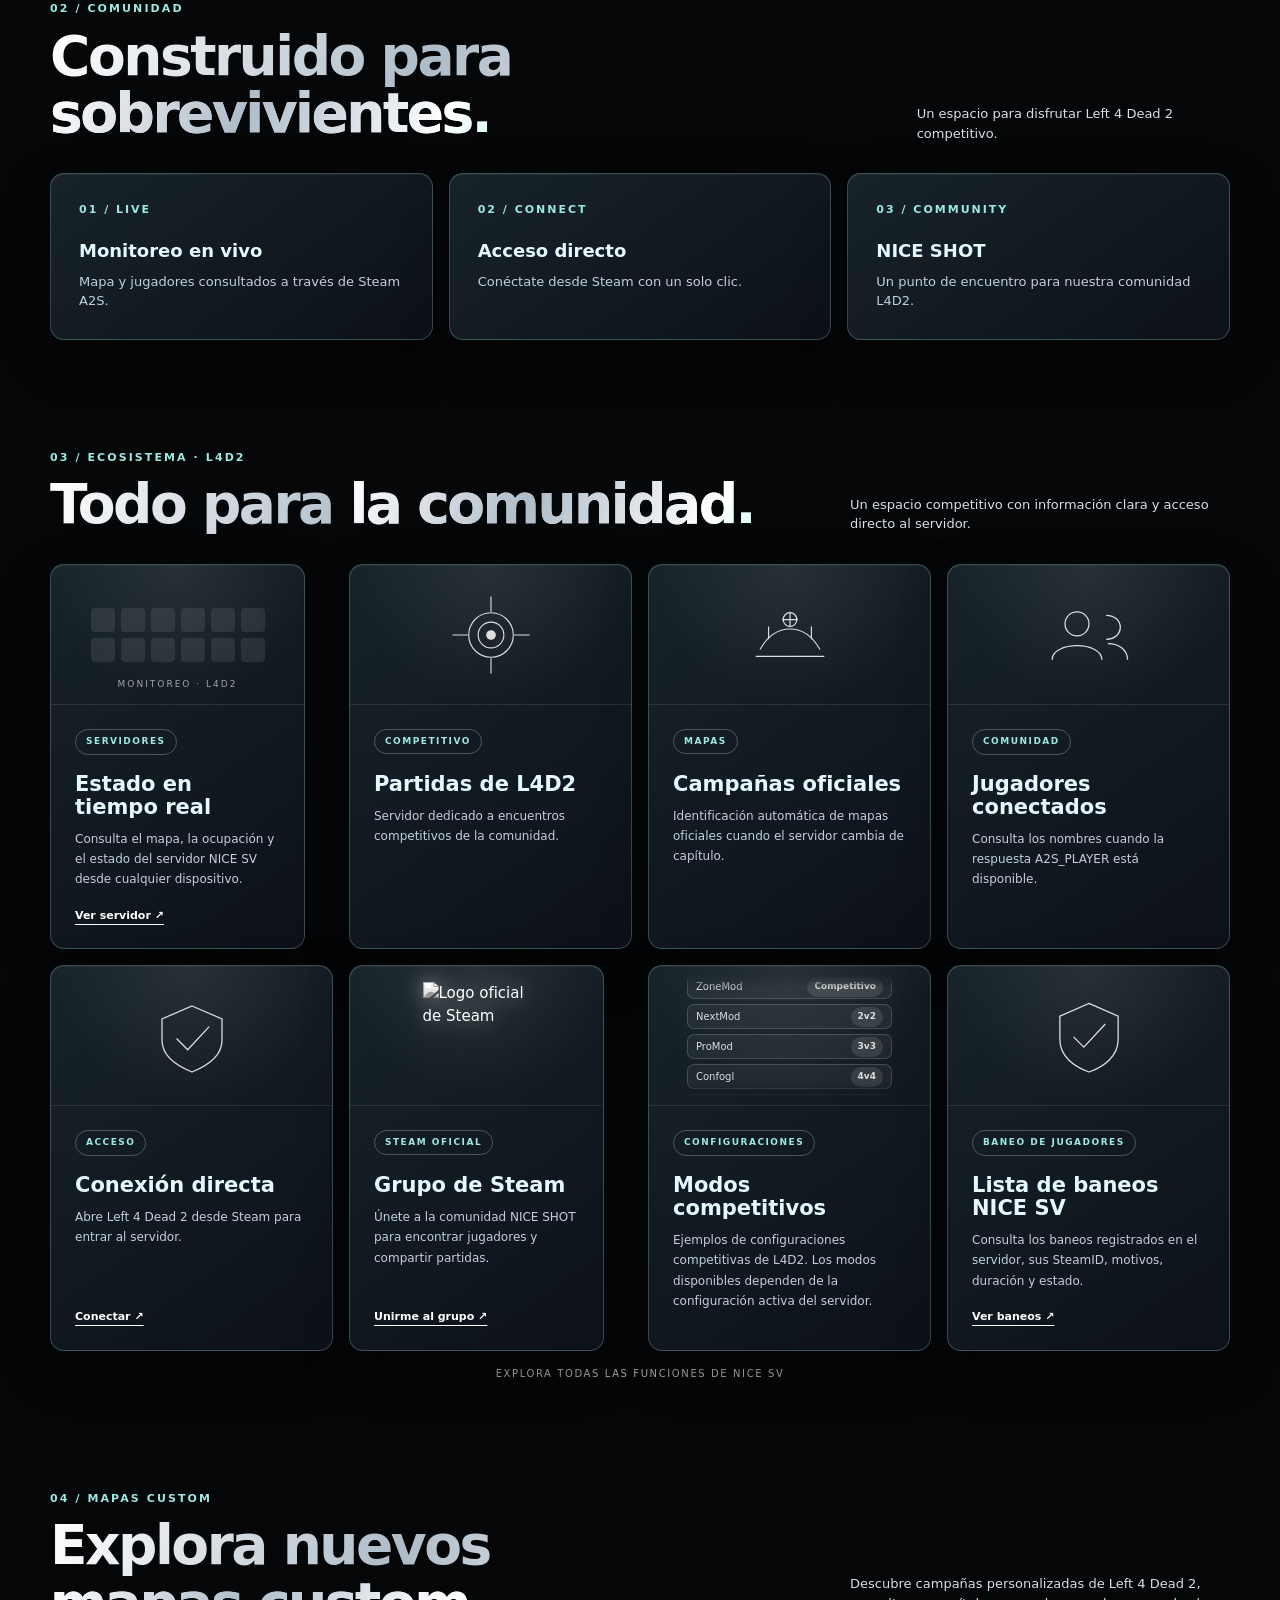
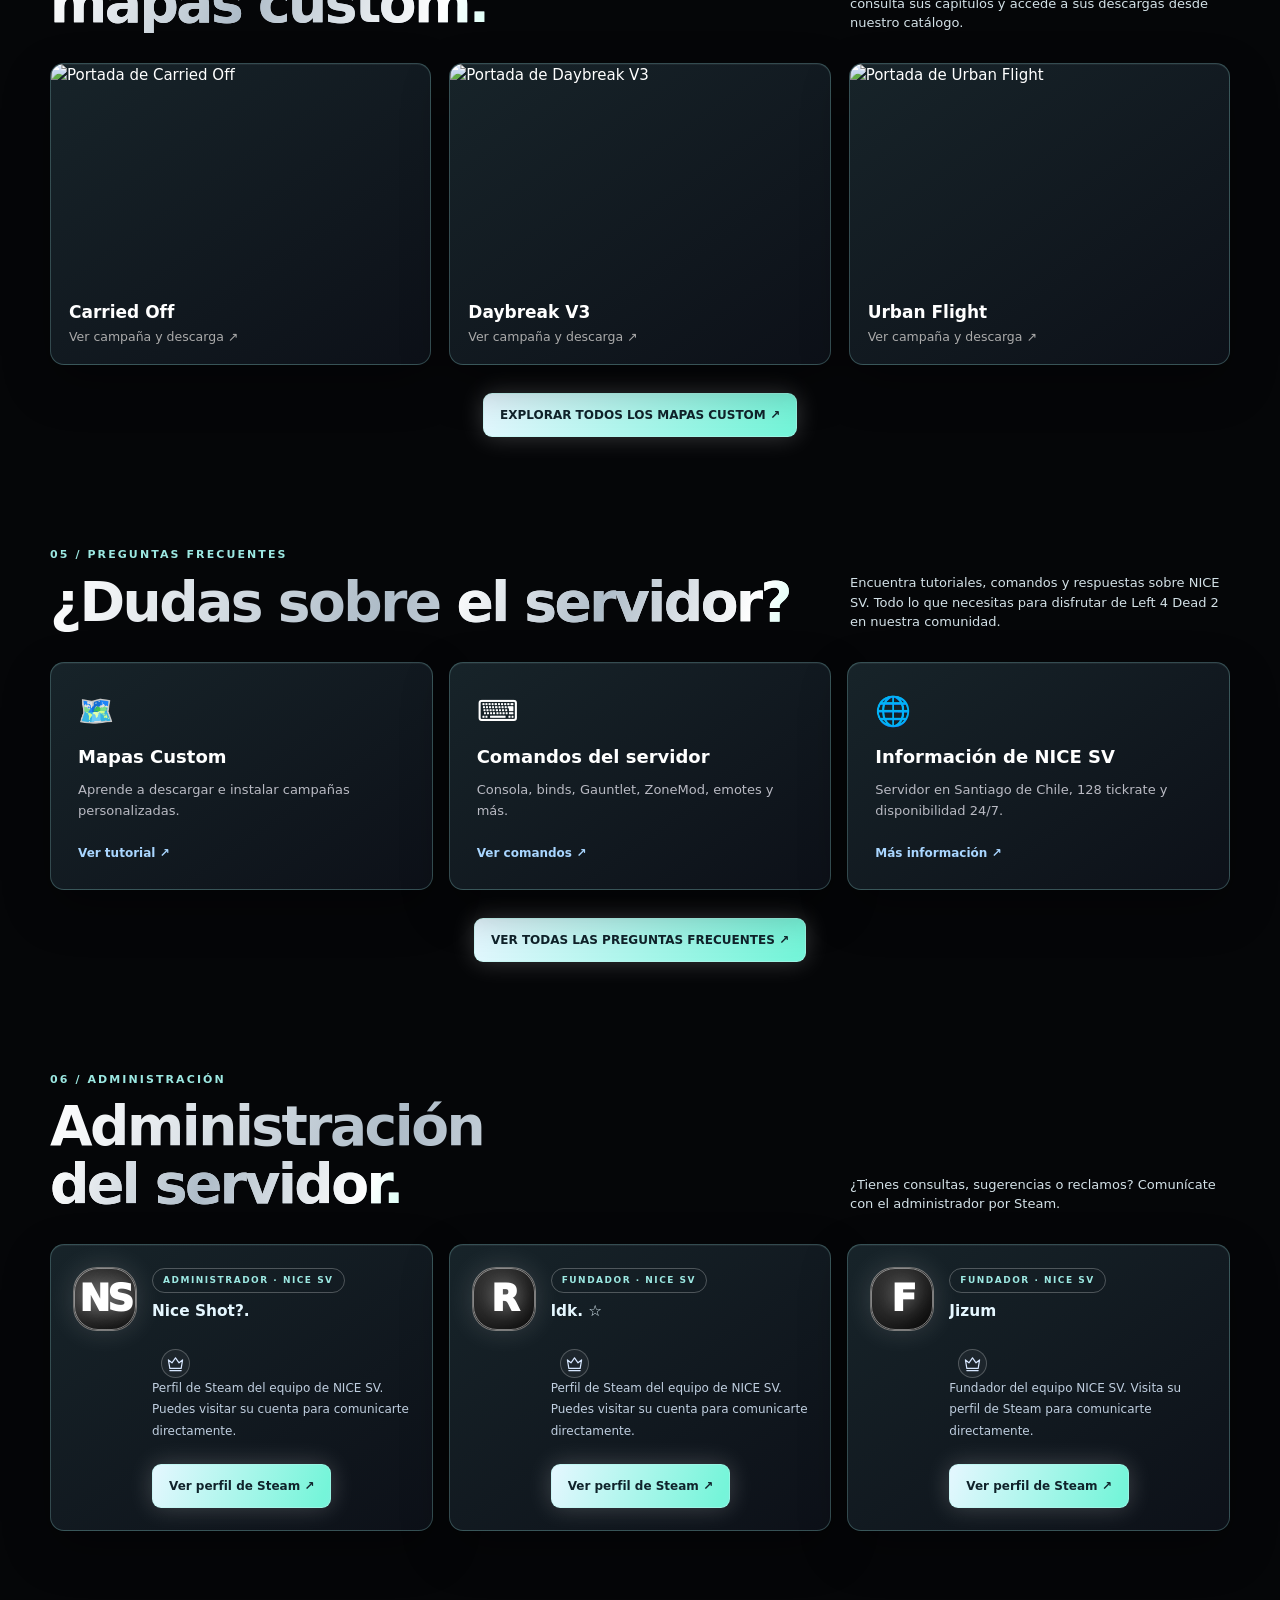
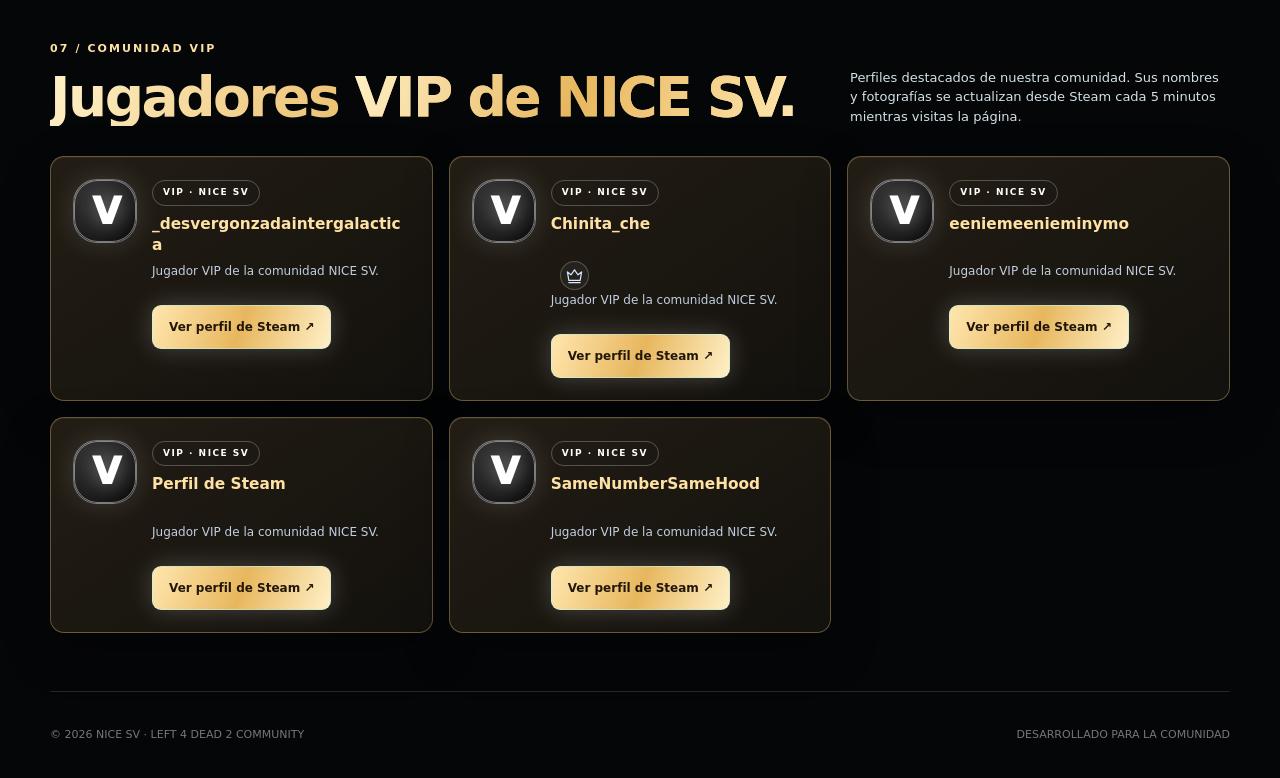
==== commit 66243609: "Match displayed player count and occupancy to available player list" ====
--- a/static/index.html
+++ b/static/index.html
@@ -379,11 +379,15 @@
 }
 @media(prefers-reduced-motion:reduce){.feature,.custom-preview-card,.faq-home-card,.plan,.vip-member,.benefit,.command-card{transition:none!important}}
 </style>
-</head><body>
+<link rel="stylesheet" href="/ns-liquid.css">
+<script defer src="https://cdn.jsdelivr.net/npm/gsap@3.13.0/dist/gsap.min.js"></script>
+<script defer src="https://cdn.jsdelivr.net/npm/gsap@3.13.0/dist/ScrollTrigger.min.js"></script>
+<script defer src="/ns-liquid-motion.js"></script>
+</head><body class="ns-liquid">
 <video class="hero-video" id="backgroundVideo" autoplay muted loop playsinline preload="metadata" aria-hidden="true"><source src="/media/nicesv-intro-con-sonido.mp4" type="video/mp4"></video><div class="video-audio-controls" role="group" aria-label="Volumen de la música del video"><button type="button" id="videoMute" aria-label="Activar sonido del video" title="Activar sonido">🔇 Activar sonido</button><button type="button" id="videoVolDown" aria-label="Bajar volumen" title="Bajar volumen">−</button><input type="range" id="videoVolume" min="0" max="100" value="35" step="5" aria-label="Volumen del video"><button type="button" id="videoVolUp" aria-label="Subir volumen" title="Subir volumen">+</button><span id="videoVolumeLabel" aria-live="polite">35%</span></div><div class="video-backdrop" aria-hidden="true"></div>
 <div class="contours" aria-hidden="true"><svg viewBox="0 0 1400 900" preserveAspectRatio="xMidYMid slice"><g id="waves"></g></svg><svg viewBox="0 0 1400 900" preserveAspectRatio="xMidYMid slice"><g id="waves2"></g></svg></div><div class="redglow"></div><div class="grain"></div>
 <nav class="nav"><div class="shell nav-inner"><a class="logo" href="#">NICE <b>SV</b></a><div class="navlinks"><a href="#servidores">Servidores</a><a href="#comunidad">Comunidad</a><a href="#ecosistema">Ecosistema</a><a href="/custom-maps.html">Mapas Custom</a><a href="/galeria.html">Galería</a><a href="/bans.html">Baneos</a><a href="/faq.html">FAQ</a><a class="nav-vip-link" href="/vip.html">Rango VIP</a><a href="#administracion">Administración</a><a href="https://steamcommunity.com/groups/niceshotl4d2" target="_blank" rel="noopener noreferrer">Grupo de Steam</a></div><div class="navstatus checking" id="navstatus"><i class="light" id="light"></i><span id="topstatus">CONSULTANDO</span></div></div></nav>
-<main><section class="hero shell ns-cinematic"><div class="ns-stage" aria-hidden="true"><div class="ns-orbit"></div><div class="ns-floor"></div><canvas class="ns-dust"></canvas></div><div class="ns-content"><div class="eyebrow">LEFT 4 DEAD 2 · COMPETITIVE COMMUNITY</div><h1><span>NICE</span><span>SV.</span></h1><p>SERVIDORES · COMPETENCIA · COMUNIDAD</p><a href="#servidores" class="hero-btn">EXPLORAR SERVIDOR ↓</a></div><div class="ns-caption" aria-hidden="true"><span>NS / COMPETITIVE</span><span>LEFT 4 DEAD 2 / 01</span></div></section>
+<main><section class="hero shell ns-cinematic"><div class="ns-stage" aria-hidden="true"><div class="ns-orbit"></div><div class="ns-floor"></div><canvas class="ns-dust"></canvas></div><canvas id="ns-liquid-world" aria-hidden="true"></canvas><div class="ns-content"><div class="eyebrow">LEFT 4 DEAD 2 · COMPETITIVE COMMUNITY</div><h1><span>NICE</span><span>SV.</span></h1><p>SERVIDORES · COMPETENCIA · COMUNIDAD</p><a href="#servidores" class="hero-btn">EXPLORAR SERVIDOR ↓</a></div><div class="ns-caption" aria-hidden="true"><span>NS / COMPETITIVE</span><span>LEFT 4 DEAD 2 / 01</span></div></section>
 <section class="section shell" id="servidores"><div class="section-tag">01 / SERVIDORES <span class="monitor-tag">● LIVE MONITOR</span></div><div class="section-head"><h2>PANEL DEL <span>SERVIDOR.</span></h2><div class="section-desc">38.7.197.74:25579 · Monitoreo automático del servidor NICE SV.</div></div><div class="cards"><article class="panel"><div class="cover"><div class="cover-topline"><span><i class="monitor-pulse"></i> LIVE · NICE SV</span><span>LEFT 4 DEAD 2</span></div><img id="mapPhoto" alt="Imagen del mapa actual" decoding="async" style="position:absolute;inset:0;width:100%;height:100%;object-fit:cover;z-index:1;opacity:0;transition:opacity .7s" /><svg class="map-graphic" viewBox="0 0 800 350" preserveAspectRatio="xMidYMid slice" aria-hidden="true"><defs><linearGradient id="sky" x2="0" y2="1"><stop stop-color="#164c91"/><stop offset="1" stop-color="#131317"/></linearGradient></defs><rect width="800" height="350" fill="url(#sky)"/><path d="M0 210L60 170 100 190 180 130 235 170 300 95 360 170 440 105 500 155 570 75 650 165 725 100 800 160V350H0Z" fill="#1b1b20"/><path d="M0 265L80 235 130 245 200 200 250 255 325 195 390 240 470 175 540 250 600 190 675 250 745 200 800 250V350H0Z" fill="#08090c"/><path d="M0 335L400 260 800 335" stroke="#54bbff" stroke-width="2" fill="none" opacity=".4"/><g stroke="#8dd8ff" opacity=".3"><path d="M100 200V330M220 175V330M650 170V330M740 185V330"/></g></svg><div class="map-overlay"><small>MAPA ACTUAL · LIVE</small><h3 id="mapTitle">Consultando mapa...</h3></div></div><div class="panel-body"><div class="server-header"><h3 id="serverName">NICE SHOT | L4D2</h3><span class="status" id="status">CONSULTANDO</span></div><div class="server-subline"><span class="sub meta" id="address">38.7.197.74:25579</span><span class="tick-pill"><span class="tick-dot"></span>128 TICKRATE</span></div><div class="stats"><div class="stat"><label>JUGADORES</label><strong id="count">— / —</strong></div><div class="stat"><label>MAPA / ID</label><strong id="mapId">—</strong></div><div class="stat"><label>ESTADO</label><strong id="state">—</strong></div></div><div class="progress"><div id="fill"></div></div><div class="buttons"><a class="btn primary" href="steam://connect/38.7.197.74:25579">▶ CONECTAR</a><button class="btn" id="refresh">↻ ACTUALIZAR</button></div><p class="sub" id="message" aria-live="polite" style="margin-top:18px">Consultando datos...</p></div></article><aside class="panel player-panel"><details class="player-details" open><summary><span><i class="monitor-pulse"></i> JUGADORES CONECTADOS</span><span class="player-chevron" aria-hidden="true">⌄</span></summary><div class="panel-body"><div id="players" class="empty">Consultando nombres...</div><p class="sub refresh-note" id="updated">Se actualiza cada 20 segundos.</p></div></details></aside></div></section>
 <section class="section shell" id="comunidad"><div class="section-tag">02 / COMUNIDAD</div><div class="section-head"><h2>Construido para <span>sobrevivientes.</span></h2><div class="section-desc">Un espacio para disfrutar Left 4 Dead 2 competitivo.</div></div><div class="feature-grid"><div class="feature"><div class="num">01 / LIVE</div><h3>Monitoreo en vivo</h3><p>Mapa y jugadores consultados a través de Steam A2S.</p></div><div class="feature"><div class="num">02 / CONNECT</div><h3>Acceso directo</h3><p>Conéctate desde Steam con un solo clic.</p></div><div class="feature"><div class="num">03 / COMMUNITY</div><h3>NICE SHOT</h3><p>Un punto de encuentro para nuestra comunidad L4D2.</p></div></div></section><section class="section shell" id="ecosistema"><div class="section-tag">03 / ECOSISTEMA · L4D2</div><div class="section-head"><h2>Todo para <span>la comunidad.</span></h2><div class="section-desc">Un espacio competitivo con información clara y acceso directo al servidor.</div></div>
 <div class="eco-marquee" aria-label="Características de NICE SV"><div class="ecosystem" id="ecoTrack">
@@ -523,4 +527,5 @@
 if(matchMedia('(pointer:fine)').matches){h.addEventListener('pointermove',e=>{const b=h.getBoundingClientRect();h.style.setProperty('--ry',((e.clientX-b.left)/b.width-.5)*12+'deg');h.style.setProperty('--rx',(.5-(e.clientY-b.top)/b.height)*8+'deg')});h.addEventListener('pointerleave',()=>{h.style.setProperty('--rx','0deg');h.style.setProperty('--ry','0deg')})}
 const c=h.querySelector('canvas'),ctx=c.getContext('2d');if(!ctx)return;let w=0,hh=0,raf=0,visible=false,last=0;const dots=Array.from({length:48},()=>({x:Math.random(),y:Math.random(),r:.4+Math.random()*1.4,v:.008+Math.random()*.018,a:.15+Math.random()*.5}));function size(){w=h.clientWidth;hh=h.clientHeight;const d=Math.min(devicePixelRatio||1,1.5);c.width=Math.round(w*d);c.height=Math.round(hh*d);ctx.setTransform(d,0,0,d,0,0)}size();window.addEventListener('resize',size,{passive:true});function draw(t){raf=0;if(!visible||document.hidden)return;const dt=last?Math.min((t-last)/1000,.05):0;last=t;ctx.clearRect(0,0,w,hh);for(const p of dots){p.y=(p.y+1-p.v*dt)%1;ctx.fillStyle='rgba(235,245,255,'+p.a+')';ctx.beginPath();ctx.arc(p.x*w,p.y*hh,p.r,0,Math.PI*2);ctx.fill()}raf=requestAnimationFrame(draw)}function sync(){if(visible&&!document.hidden&&!raf){last=0;raf=requestAnimationFrame(draw)}else if((!visible||document.hidden)&&raf){cancelAnimationFrame(raf);raf=0}}if('IntersectionObserver'in window){new IntersectionObserver(e=>{visible=e[0].isIntersecting;sync()}).observe(h)}else{visible=true;sync()}document.addEventListener('visibilitychange',sync)})();
 </script>
+<script type="module" src="/ns-liquid.js"></script>
 </body></html>
